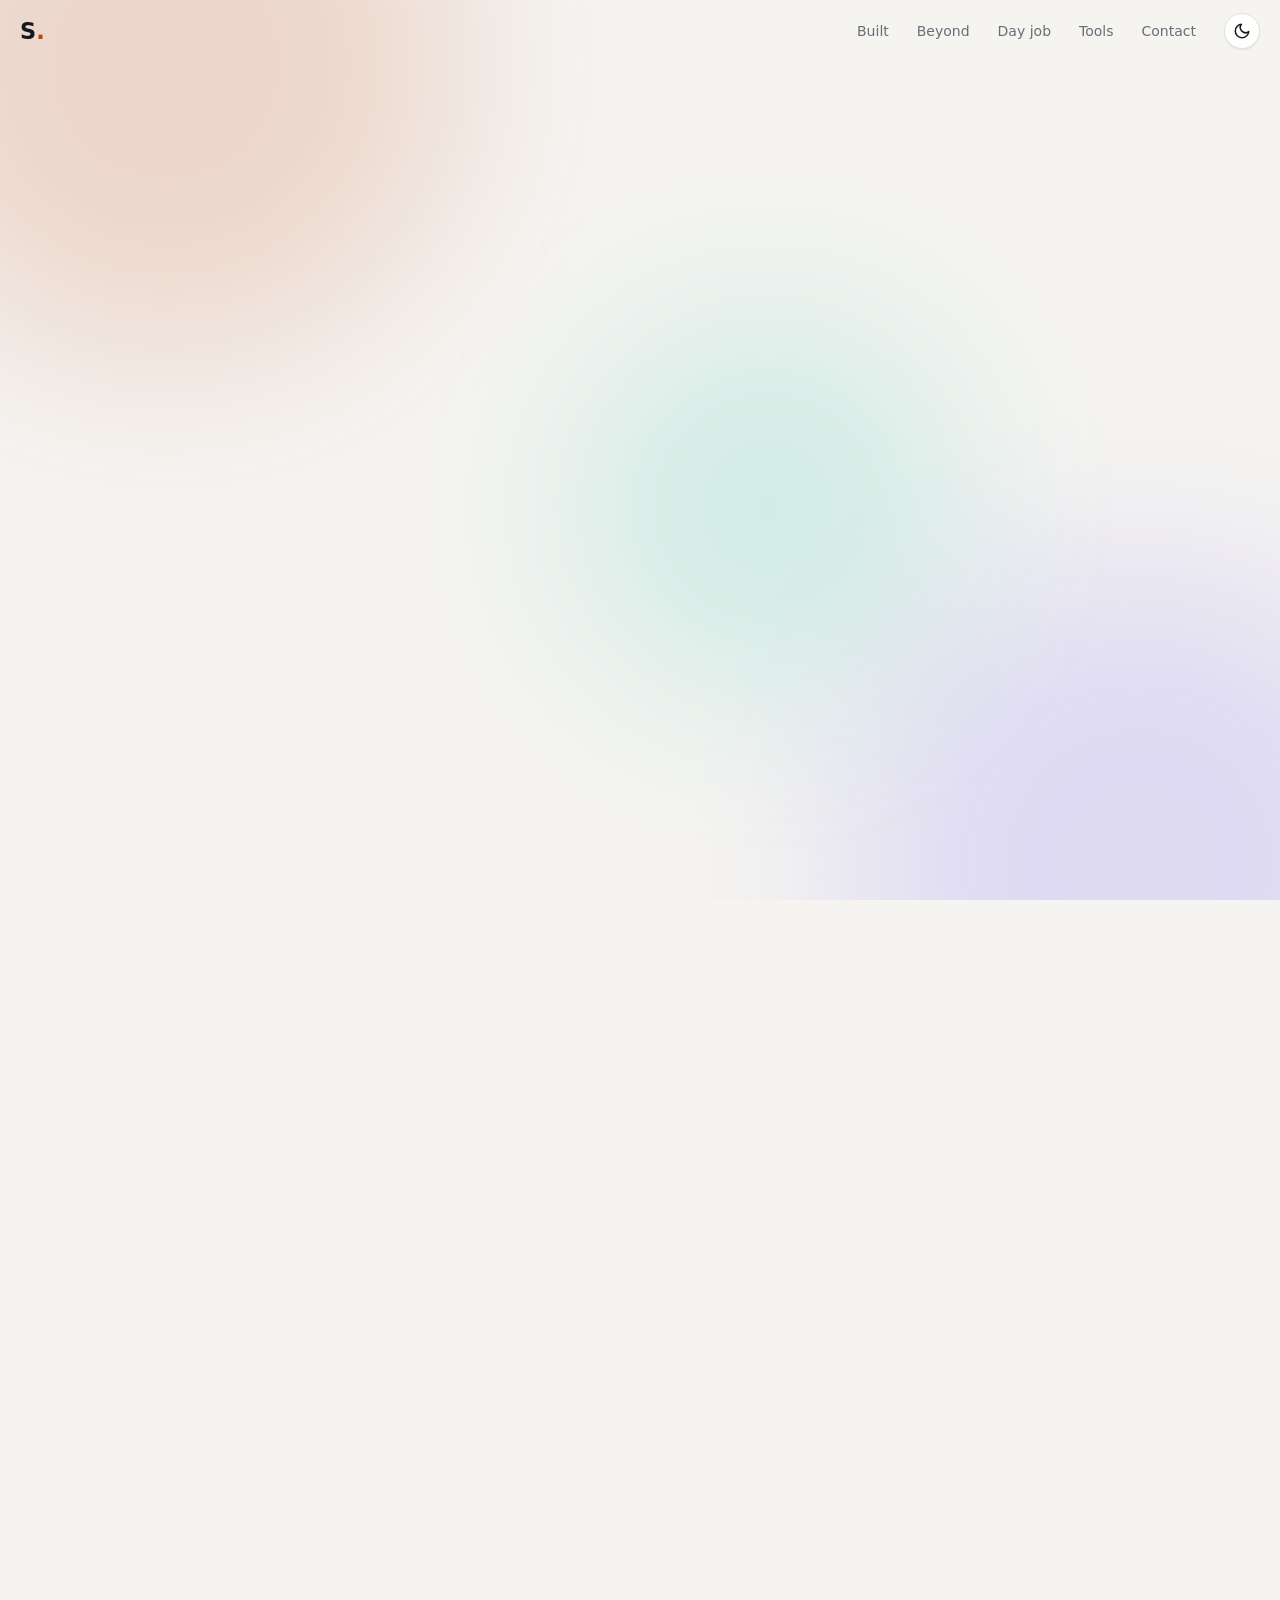
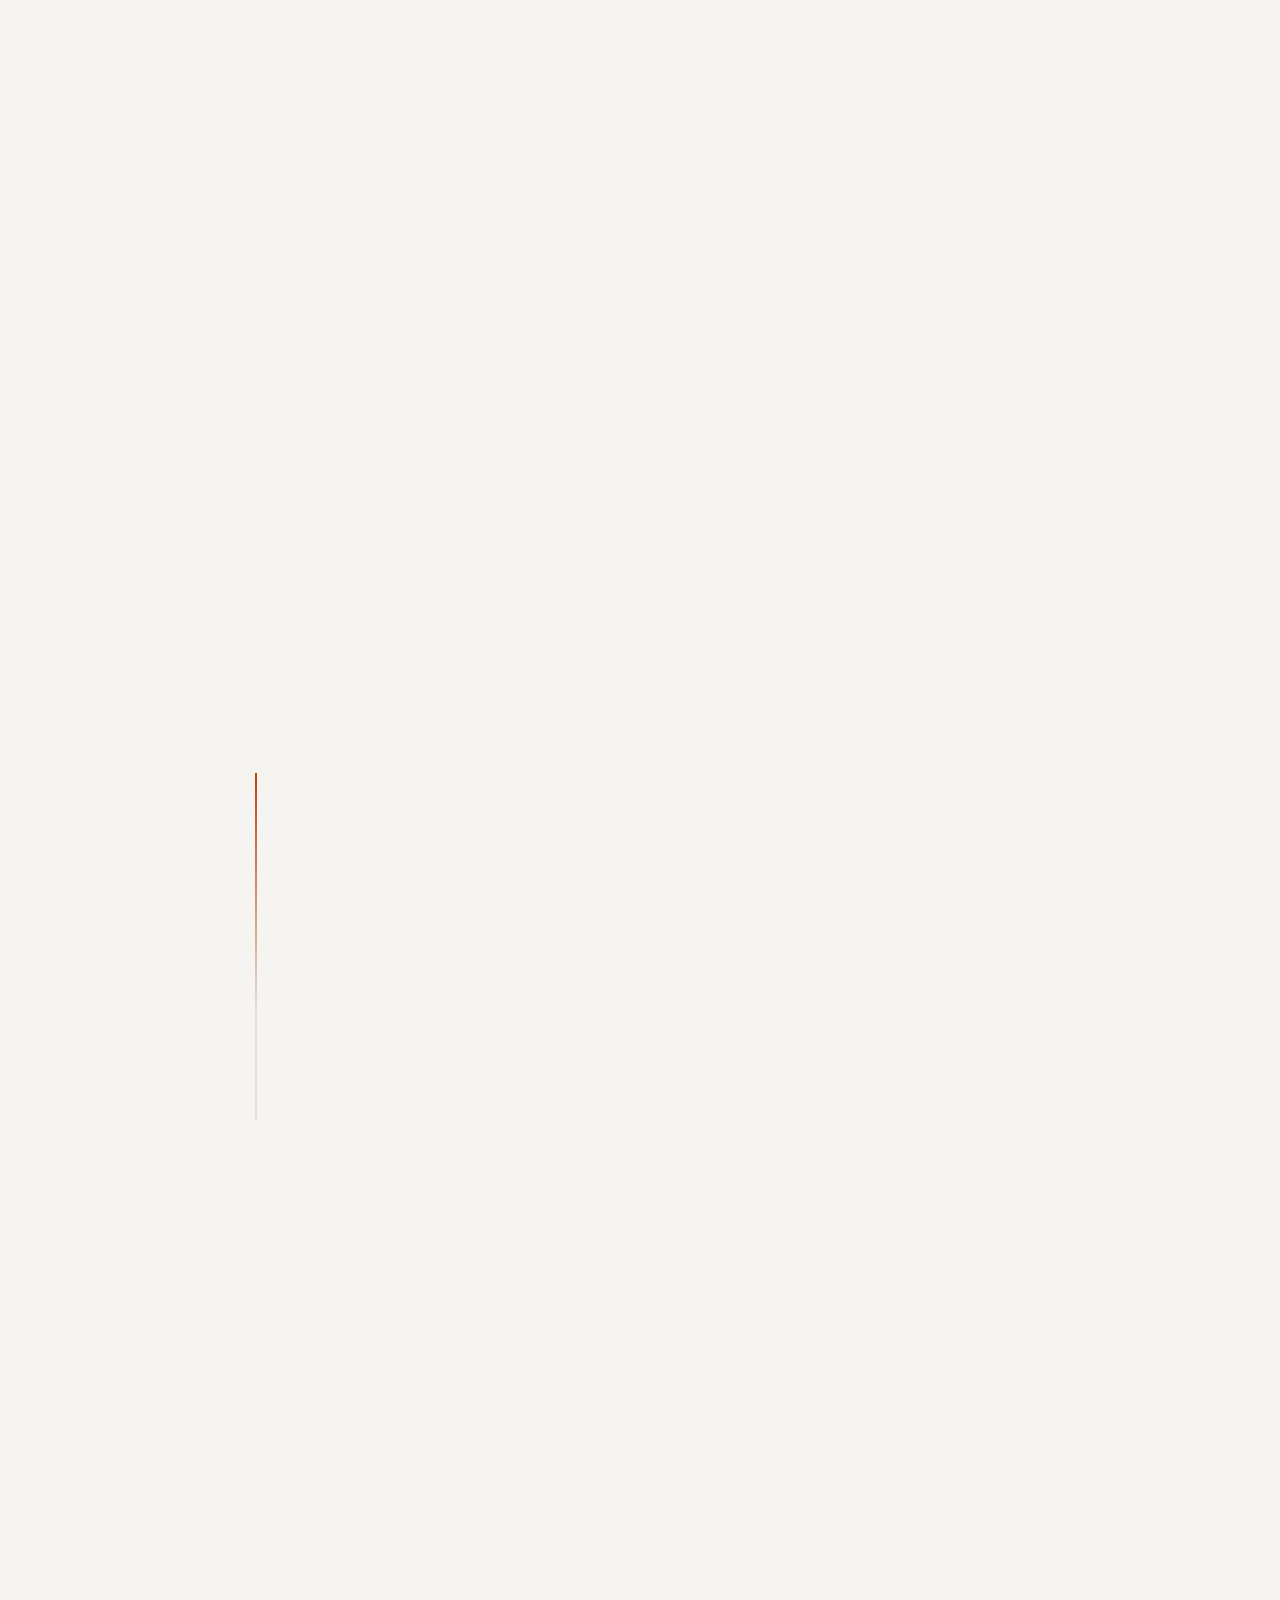
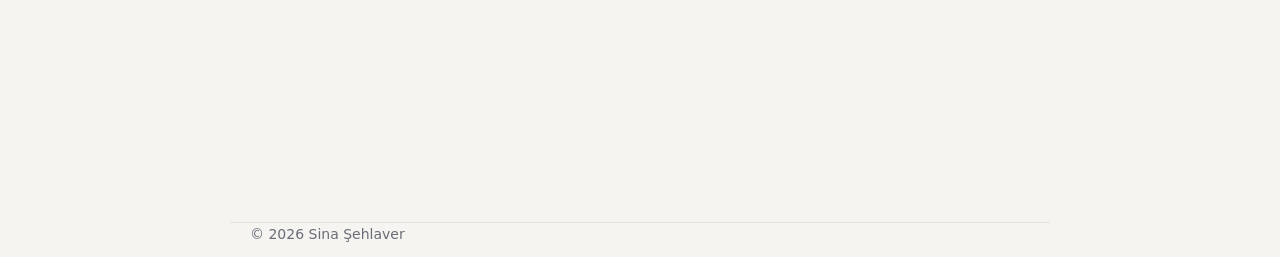
==== index.html @ 4306b7aa "Publish site" ====
<!doctype html>
<html lang="en" data-theme="dark">
<head>
<meta charset="utf-8">
<meta name="viewport" content="width=device-width,initial-scale=1">
<title>Sina Şehlaver — Data Scientist / ML Engineer</title>
<meta name="description" content="Data Scientist with 5+ years across the ML lifecycle: recommendation systems, demand forecasting, medical imaging. Looking for ML Engineer / MLOps roles.">
<meta name="theme-color" content="#0d0e12">
<meta http-equiv="Content-Security-Policy" content="default-src 'none'; style-src 'self'; script-src 'self'; img-src 'self' data:; frame-src https://www.youtube-nocookie.com https://www.instagram.com; base-uri 'none'; form-action 'none'">
<link rel="stylesheet" href="style.css">
<script src="theme.js"></script>
</head>
<body>
<div class="aurora" aria-hidden="true"><i></i><i></i><i></i></div>
<div class="progress" aria-hidden="true"></div>

<nav class="nav" aria-label="Primary">
  <a class="logo" href="#top" aria-label="Sina Şehlaver">S<span>.</span></a>
  <div class="nav-links">
    <a href="#projects">Built</a>
    <a href="#beyond">Beyond</a>
    <a href="#experience">Day job</a>
    <a href="#skills">Tools</a>
    <a href="#contact">Contact</a>
  </div>
  <button class="theme" type="button" aria-label="Toggle light/dark theme">
    <svg class="i-sun" viewBox="0 0 24 24" width="18" height="18" fill="none" stroke="currentColor" stroke-width="2" stroke-linecap="round"><circle cx="12" cy="12" r="4"/><path d="M12 2v2M12 20v2M4.9 4.9l1.4 1.4M17.7 17.7l1.4 1.4M2 12h2M20 12h2M4.9 19.1l1.4-1.4M17.7 6.3l1.4-1.4"/></svg>
    <svg class="i-moon" viewBox="0 0 24 24" width="18" height="18" fill="none" stroke="currentColor" stroke-width="2" stroke-linecap="round" stroke-linejoin="round"><path d="M21 12.8A9 9 0 1 1 11.2 3a7 7 0 0 0 9.8 9.8z"/></svg>
  </button>
</nav>

<header class="hero wrap" id="top"></header>

<main class="wrap">
<section id="projects"></section>
<section id="beyond"></section>
<section id="experience"></section>
<section id="skills"></section>
<section id="contact"></section>
</main>

<footer class="wrap"></footer>
<script src="content.js"></script>
<script src="site-lib.js"></script>
<script src="render.js"></script>
<script src="script.js"></script>
</body>
</html>
---- style.css ----
/* Tokens follow prova/hekimyol: 4pt spacing scale, radius + elevation tokens, one accent, ease curve. */
:root{
  --bg:#0d0e12;--surface:#17181e;--surface2:#202229;--text:#f1f2f5;--muted:#8d919d;--line:#2a2c34;
  --accent:#ff8a3d;--accent2:#ffb36b;--accent-ink:#1a0f06;--accent-tint:rgba(255,138,61,.16);
  --s-1:.25rem;--s-2:.5rem;--s-3:.75rem;--s-4:1rem;--s-5:1.25rem;--s-6:1.5rem;--s-7:2rem;--s-8:3rem;--s-9:5rem;
  --r-sm:.5rem;--r-md:.75rem;--r-lg:1.125rem;
  --shadow-sm:0 1px 2px rgba(0,0,0,.3),0 1px 1px rgba(0,0,0,.22);
  --shadow-md:0 4px 14px rgba(0,0,0,.34),0 10px 28px -10px rgba(0,0,0,.42);
  --shadow-lg:0 10px 28px rgba(0,0,0,.42),0 24px 54px -18px rgba(0,0,0,.52);
  --ease:cubic-bezier(.22,.61,.36,1);--dur:180ms;
  --ring:0 0 0 3px var(--accent-tint),0 0 0 1.5px var(--accent);
  --font-display:"Space Grotesk","Avenir Next","Segoe UI",system-ui,sans-serif;
  --font-text:Inter,-apple-system,BlinkMacSystemFont,"Segoe UI",system-ui,sans-serif;
  --mono:ui-monospace,SFMono-Regular,Menlo,Consolas,monospace;
  color-scheme:dark;
}
:root[data-theme=light]{
  --bg:#f5f4f1;--surface:#fff;--surface2:#efede8;--text:#17181c;--muted:#6a6d78;--line:#e4e1da;
  --accent:#c2410c;--accent2:#ea7a3a;--accent-ink:#fff;--accent-tint:rgba(194,65,12,.12);
  --shadow-sm:0 1px 2px rgba(23,24,28,.05),0 1px 1px rgba(23,24,28,.04);
  --shadow-md:0 3px 10px rgba(23,24,28,.06),0 10px 26px -10px rgba(23,24,28,.12);
  --shadow-lg:0 8px 20px rgba(23,24,28,.08),0 22px 48px -16px rgba(23,24,28,.16);
  color-scheme:light;
}
*{box-sizing:border-box}
html{scroll-behavior:smooth;scroll-padding-top:5rem}
body{margin:0;background:var(--bg);color:var(--text);font:1rem/1.6 var(--font-text);-webkit-font-smoothing:antialiased;transition:background-color var(--dur) var(--ease),color var(--dur) var(--ease)}
h1,h2,h3{font-family:var(--font-display);margin:0;letter-spacing:-.015em}
p{margin:0 0 var(--s-3)}
a{color:inherit}
:focus-visible{outline:none;box-shadow:var(--ring);border-radius:var(--r-sm)}
.wrap{max-width:820px;margin:0 auto;padding:0 var(--s-5)}

/* ambient background */
.aurora{position:fixed;inset:0;z-index:-1;overflow:hidden;pointer-events:none}
.aurora i{position:absolute;width:46vmax;height:46vmax;border-radius:50%;filter:blur(90px);opacity:.28;animation:drift 22s ease-in-out infinite alternate}
.aurora i:nth-child(1){background:var(--accent);top:-18vmax;left:-10vmax}
.aurora i:nth-child(2){background:#6d5cff;bottom:-20vmax;right:-12vmax;animation-duration:28s;opacity:.2}
.aurora i:nth-child(3){background:#19c3b1;top:35%;left:45%;width:30vmax;height:30vmax;animation-duration:34s;opacity:.12}
:root[data-theme=light] .aurora i{opacity:.16}
@keyframes drift{to{transform:translate(8vmax,6vmax) scale(1.15)}}

.progress{position:fixed;top:0;left:0;right:0;height:2px;z-index:30;background:linear-gradient(90deg,var(--accent),var(--accent2));transform:scaleX(0);transform-origin:0 50%}

/* nav */
.nav{position:sticky;top:0;z-index:20;display:flex;align-items:center;gap:var(--s-4);padding:var(--s-3) var(--s-5);transition:background var(--dur) var(--ease),border-color var(--dur) var(--ease),backdrop-filter var(--dur);border-bottom:1px solid transparent}
.nav.scrolled{background:color-mix(in srgb,var(--bg) 72%,transparent);backdrop-filter:blur(14px);-webkit-backdrop-filter:blur(14px);border-bottom-color:var(--line)}
.logo{font:700 1.4rem var(--font-display);text-decoration:none;margin-right:auto}
.logo span{color:var(--accent)}
.nav-links{display:flex;gap:var(--s-1)}
.nav-links a{padding:var(--s-2) var(--s-3);border-radius:999px;text-decoration:none;color:var(--muted);font-size:.875rem;transition:color var(--dur) var(--ease),background var(--dur) var(--ease)}
.nav-links a:hover{color:var(--text);background:var(--surface2)}
.theme{display:grid;place-items:center;width:2.25rem;height:2.25rem;border-radius:50%;border:1px solid var(--line);background:var(--surface);color:var(--text);cursor:pointer;box-shadow:var(--shadow-sm);transition:transform var(--dur) var(--ease),border-color var(--dur) var(--ease)}
.theme:hover{border-color:var(--accent);transform:rotate(18deg)}
.theme:active{transform:scale(.92)}
:root[data-theme=dark] .i-moon,:root[data-theme=light] .i-sun{display:none}

/* hero */
.hero{padding-top:var(--s-9);padding-bottom:var(--s-8)}
.eyebrow{display:inline-flex;align-items:center;gap:var(--s-2);padding:var(--s-1) var(--s-3);border:1px solid var(--line);border-radius:999px;background:var(--surface);font-size:.8125rem;color:var(--muted);box-shadow:var(--shadow-sm)}
.pulse{width:8px;height:8px;border-radius:50%;background:#34c778;box-shadow:0 0 0 0 rgba(52,199,120,.6);animation:ping 2s infinite}
@keyframes ping{70%{box-shadow:0 0 0 8px rgba(52,199,120,0)}100%{box-shadow:0 0 0 0 rgba(52,199,120,0)}}
.hero h1{font-size:clamp(3rem,10vw,5.5rem);line-height:1;margin:var(--s-5) 0 var(--s-4);font-weight:700}
.grad{background:linear-gradient(100deg,var(--accent),var(--accent2) 45%,var(--accent));background-size:200% auto;-webkit-background-clip:text;background-clip:text;color:transparent;animation:sheen 6s linear infinite}
@keyframes sheen{to{background-position:200% center}}
.role{font:500 clamp(1.1rem,3vw,1.5rem) var(--font-display);margin-bottom:var(--s-3)}
.typed{color:var(--accent)}
.caret{display:inline-block;width:2px;height:1.1em;margin-left:2px;background:var(--accent);vertical-align:-.15em;animation:blink 1s steps(1) infinite}
@keyframes blink{50%{opacity:0}}
.lead{color:var(--muted);font-size:1.125rem;max-width:52ch}
.cta{display:flex;flex-wrap:wrap;gap:var(--s-3);margin:var(--s-6) 0}
.btn{display:inline-block;padding:.7rem 1.25rem;border-radius:var(--r-md);border:1px solid var(--line);background:var(--surface);color:var(--text);text-decoration:none;font-weight:500;font-size:.9375rem;box-shadow:var(--shadow-sm);transition:transform var(--dur) var(--ease),box-shadow var(--dur) var(--ease),border-color var(--dur) var(--ease),background var(--dur) var(--ease)}
.btn:hover{transform:translateY(-2px);box-shadow:var(--shadow-md);border-color:var(--accent)}
.btn:active{transform:translateY(0) scale(.98)}
.btn.primary{background:linear-gradient(180deg,var(--accent2),var(--accent));color:var(--accent-ink);border-color:transparent}
.btn.primary:hover{box-shadow:var(--shadow-md),0 0 0 4px var(--accent-tint)}
.btn.small{padding:.5rem 1rem;font-size:.875rem;margin-top:var(--s-2)}
.stats{display:grid;grid-template-columns:repeat(auto-fit,minmax(150px,1fr));gap:var(--s-3);margin:var(--s-7) 0 0}
.stats div{padding:var(--s-4);border:1px solid var(--line);border-radius:var(--r-lg);background:var(--surface);box-shadow:var(--shadow-sm)}
.stats dt{font:700 2rem var(--font-display);font-variant-numeric:tabular-nums;color:var(--accent)}
.stats dd{margin:0;color:var(--muted);font-size:.8125rem;line-height:1.35}

/* sections */
section{padding:var(--s-8) 0}
section>h2{font-size:clamp(1.6rem,4vw,2.1rem);margin-bottom:var(--s-6);display:flex;align-items:baseline;gap:var(--s-3)}
section>h2 em{font:500 .8125rem var(--mono);color:var(--accent);font-style:normal}
.subhead{margin:var(--s-8) 0 var(--s-4);font-size:1.25rem}
.sub{color:var(--muted);font-size:.875rem;margin-bottom:var(--s-2)}
h3{font-size:1.0625rem}
code{font:.85em var(--mono);background:var(--surface2);padding:.1em .35em;border-radius:4px}

/* timeline */
.timeline{list-style:none;margin:0;padding:0 0 0 var(--s-6);position:relative}
.timeline::before{content:"";position:absolute;left:5px;top:6px;bottom:6px;width:2px;background:linear-gradient(var(--accent),var(--line) 70%)}
.timeline>li{position:relative;padding-bottom:var(--s-7)}
.timeline>li::before{content:"";position:absolute;left:calc(-1 * var(--s-6));top:.45rem;width:12px;height:12px;border-radius:50%;background:var(--bg);border:2px solid var(--accent);transition:background var(--dur),box-shadow var(--dur)}
.timeline>li:hover::before{background:var(--accent);box-shadow:0 0 0 5px var(--accent-tint)}
.row{display:flex;justify-content:space-between;align-items:baseline;flex-wrap:wrap;gap:var(--s-2)}
time{font:.8125rem var(--mono);color:var(--muted)}
.timeline ul{margin:var(--s-2) 0 0;padding-left:1.1rem;color:var(--muted)}
.timeline li li{margin-bottom:var(--s-1);padding-left:0}
.timeline li li::marker{color:var(--accent)}

/* cards */
.grid{display:grid;grid-template-columns:repeat(auto-fit,minmax(250px,1fr));gap:var(--s-4)}
.grid.two{grid-template-columns:repeat(auto-fit,minmax(300px,1fr))}
.card{position:relative;display:block;padding:var(--s-5);border:1px solid var(--line);border-radius:var(--r-lg);background:var(--surface);box-shadow:var(--shadow-sm);color:inherit;text-decoration:none;overflow:hidden;transition:transform var(--dur) var(--ease),box-shadow var(--dur) var(--ease),border-color var(--dur) var(--ease)}
.card::after{content:"";position:absolute;inset:0;pointer-events:none;opacity:0;background:radial-gradient(260px circle at var(--mx,50%) var(--my,50%),var(--accent-tint),transparent 70%);transition:opacity .25s var(--ease)}
.card:hover{transform:translateY(-3px);box-shadow:var(--shadow-lg);border-color:color-mix(in srgb,var(--accent) 55%,var(--line))}
.card:hover::after{opacity:1}
.card p{margin:var(--s-2) 0 0;color:var(--muted);font-size:.9375rem}
.card .sub{margin:var(--s-1) 0 var(--s-2)}
.arrow{color:var(--accent);display:inline-block;transition:transform var(--dur) var(--ease)}
.card:hover .arrow{transform:translate(3px,-3px)}
.card.wide{max-width:none}
.grid>.card.wide{grid-column:1/-1}
.card .thumb{display:block;width:calc(100% + 2 * var(--s-5));margin:calc(-1 * var(--s-5)) calc(-1 * var(--s-5)) var(--s-4);aspect-ratio:16/9;object-fit:cover;background:var(--surface2)}
.card.wide .btn{position:relative;z-index:1}

/* beyond work: media card grid */
#beyond .grid{grid-template-columns:repeat(auto-fill,minmax(240px,1fr));gap:var(--s-5)}
#beyond .card{display:flex;flex-direction:column}
#beyond .card:focus-within{border-color:var(--accent);box-shadow:var(--shadow-lg),var(--ring)}
#beyond .card .thumb{height:auto;transition:transform .5s var(--ease),filter var(--dur) var(--ease)}
#beyond .card:hover .thumb{transform:scale(1.04)}
#beyond .card.has-thumb{padding-top:0}
#beyond .card.has-thumb .thumb{margin-top:0;width:calc(100% + 2 * var(--s-5))}
#beyond .card.has-thumb::before{position:absolute;top:var(--s-3);left:var(--s-3);z-index:2;padding:.2rem .6rem;border-radius:999px;background:color-mix(in srgb,#0d0e12 70%,transparent);color:#f1f2f5;border:1px solid rgba(255,255,255,.18);backdrop-filter:blur(8px);-webkit-backdrop-filter:blur(8px);font:500 .6875rem var(--mono);letter-spacing:.08em;text-transform:uppercase}
#beyond .kind-music.has-thumb::before{content:"Music"}
#beyond .kind-video.has-thumb::before{content:"Video"}
#beyond .kind-band.has-thumb::before{content:"Band"}
#beyond .kind-photo.has-thumb::before{content:"Photo"}
#beyond .kind-link.has-thumb::before{content:"Link"}
#beyond .card .thumb{overflow:hidden}
#beyond .card .btn.small{align-self:flex-start;margin-top:auto}
#beyond .card p{flex:0 0 auto}
#beyond .card .btn.small{position:relative;z-index:1}
#beyond .card.has-thumb h3{margin-top:0}

/* skills */
.chips{display:flex;flex-wrap:wrap;gap:var(--s-2);align-items:center;margin-bottom:var(--s-4)}
.chips b{flex:0 0 100%;font:500 .75rem var(--mono);letter-spacing:.08em;text-transform:uppercase;color:var(--muted)}
.chips span{padding:.35rem .8rem;border:1px solid var(--line);border-radius:999px;background:var(--surface);font-size:.875rem;transition:transform var(--dur) var(--ease),border-color var(--dur) var(--ease),color var(--dur) var(--ease)}
.chips span:hover{transform:translateY(-2px);border-color:var(--accent);color:var(--accent)}

.contact{padding:var(--s-7);border:1px solid var(--line);border-radius:var(--r-lg);background:linear-gradient(135deg,var(--accent-tint),transparent 60%),var(--surface);box-shadow:var(--shadow-md)}
footer{padding-top:var(--s-6);padding-bottom:var(--s-8);color:var(--muted);font-size:.875rem;border-top:1px solid var(--line)}

/* reveal */
.reveal{opacity:0;transform:translateY(18px);transition:opacity .7s var(--ease),transform .7s var(--ease)}
.reveal.in{opacity:1;transform:none}
.card.reveal.in{transition:opacity .7s var(--ease),transform var(--dur) var(--ease),box-shadow var(--dur) var(--ease),border-color var(--dur) var(--ease);transition-delay:0ms!important}

@media(max-width:640px){.nav-links{display:none}.hero{padding-top:var(--s-8)}.contact{padding:var(--s-5)}}
@media(prefers-reduced-motion:reduce){
  *,*::before,*::after{animation:none!important;transition-duration:.01ms!important}
  html{scroll-behavior:auto}.reveal{opacity:1;transform:none}
}

/* less-CV layout: projects lead, day job + tools condensed */
.projects-grid{grid-template-columns:repeat(auto-fit,minmax(300px,1fr))}
.card.project{padding:var(--s-6)}
.card.project h3{font-size:1.375rem}
.card.project p{font-size:1rem;line-height:1.55}
.timeline.compact>li{padding-bottom:var(--s-4)}
.timeline .more{margin-top:var(--s-1)}
.timeline .more summary{cursor:pointer;color:var(--muted);font:500 .75rem var(--mono);letter-spacing:.08em;text-transform:uppercase}
.timeline .more summary:hover{color:var(--accent)}
.edu{margin:var(--s-5) 0 0;color:var(--muted);font-size:.875rem}
.tools-line{color:var(--muted);font-size:.9375rem;margin:0}

/* beyond embeds: click-to-load facade, then iframe */
.embed-facade{display:flex;flex-direction:column;align-items:center;justify-content:center;gap:var(--s-1);width:100%;aspect-ratio:16/9;margin-top:var(--s-3);padding:var(--s-3);border:1px solid var(--line);border-radius:var(--r-md);background:linear-gradient(135deg,var(--surface2),var(--surface));color:var(--text);font:inherit;text-align:center;text-decoration:none;cursor:pointer;transition:border-color var(--dur) var(--ease),transform var(--dur) var(--ease)}
.embed-facade:hover{border-color:var(--accent);transform:translateY(-2px)}
.embed-facade:focus-visible{outline:none;box-shadow:var(--ring)}
.embed-youtube .embed-play{background:#c4302b;color:#fff}
.embed-instagram .embed-play{background:linear-gradient(45deg,#f09433,#dc2743 55%,#bc1888);color:#fff}
.embed-play{display:grid;place-items:center;width:2.75rem;height:2.75rem;border-radius:50%;font-size:1rem}
.embed-label{font-weight:600;font-size:.9375rem}
.embed-note{color:var(--muted);font-size:.75rem;line-height:1.3;max-width:30ch}
.embed-frame{display:block;width:100%;margin-top:var(--s-3);border:0;border-radius:var(--r-md);background:var(--surface2)}
.embed-frame.embed-youtube{aspect-ratio:16/9}
.embed-frame.embed-instagram{height:520px}
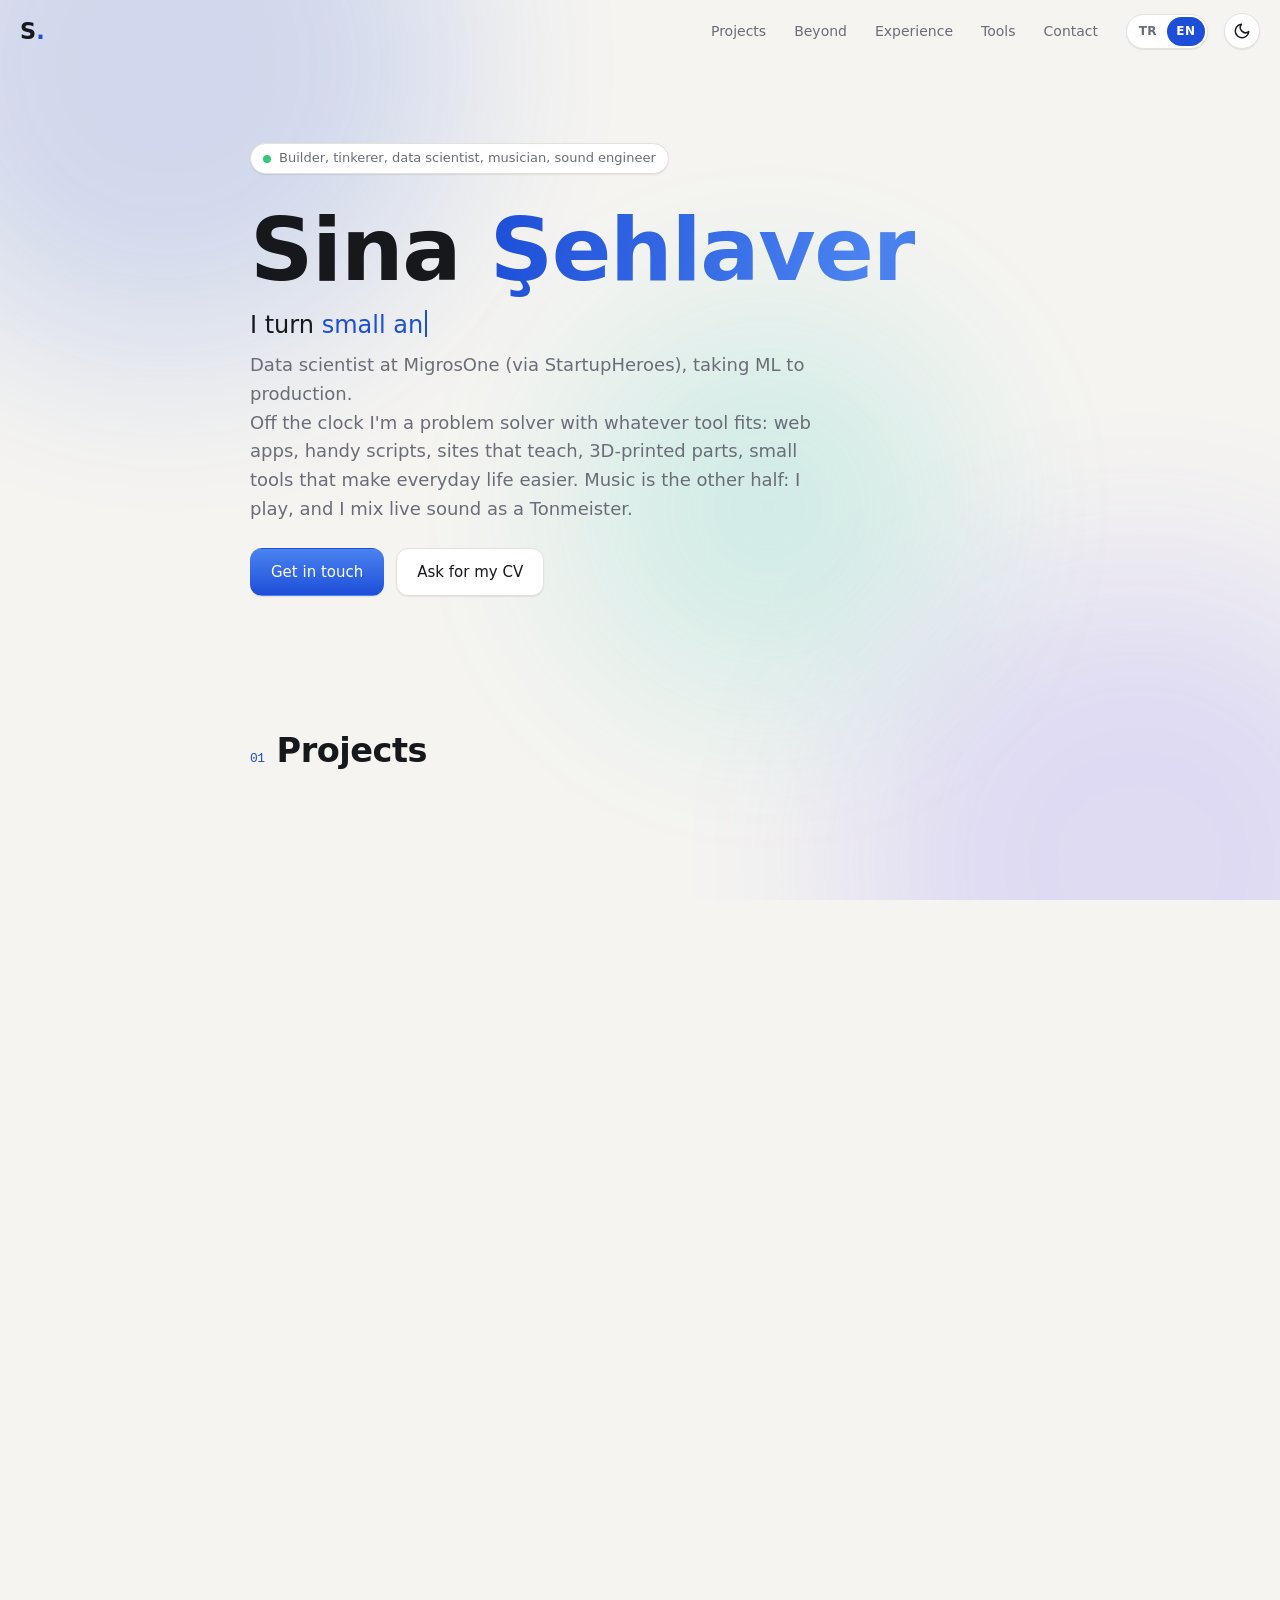
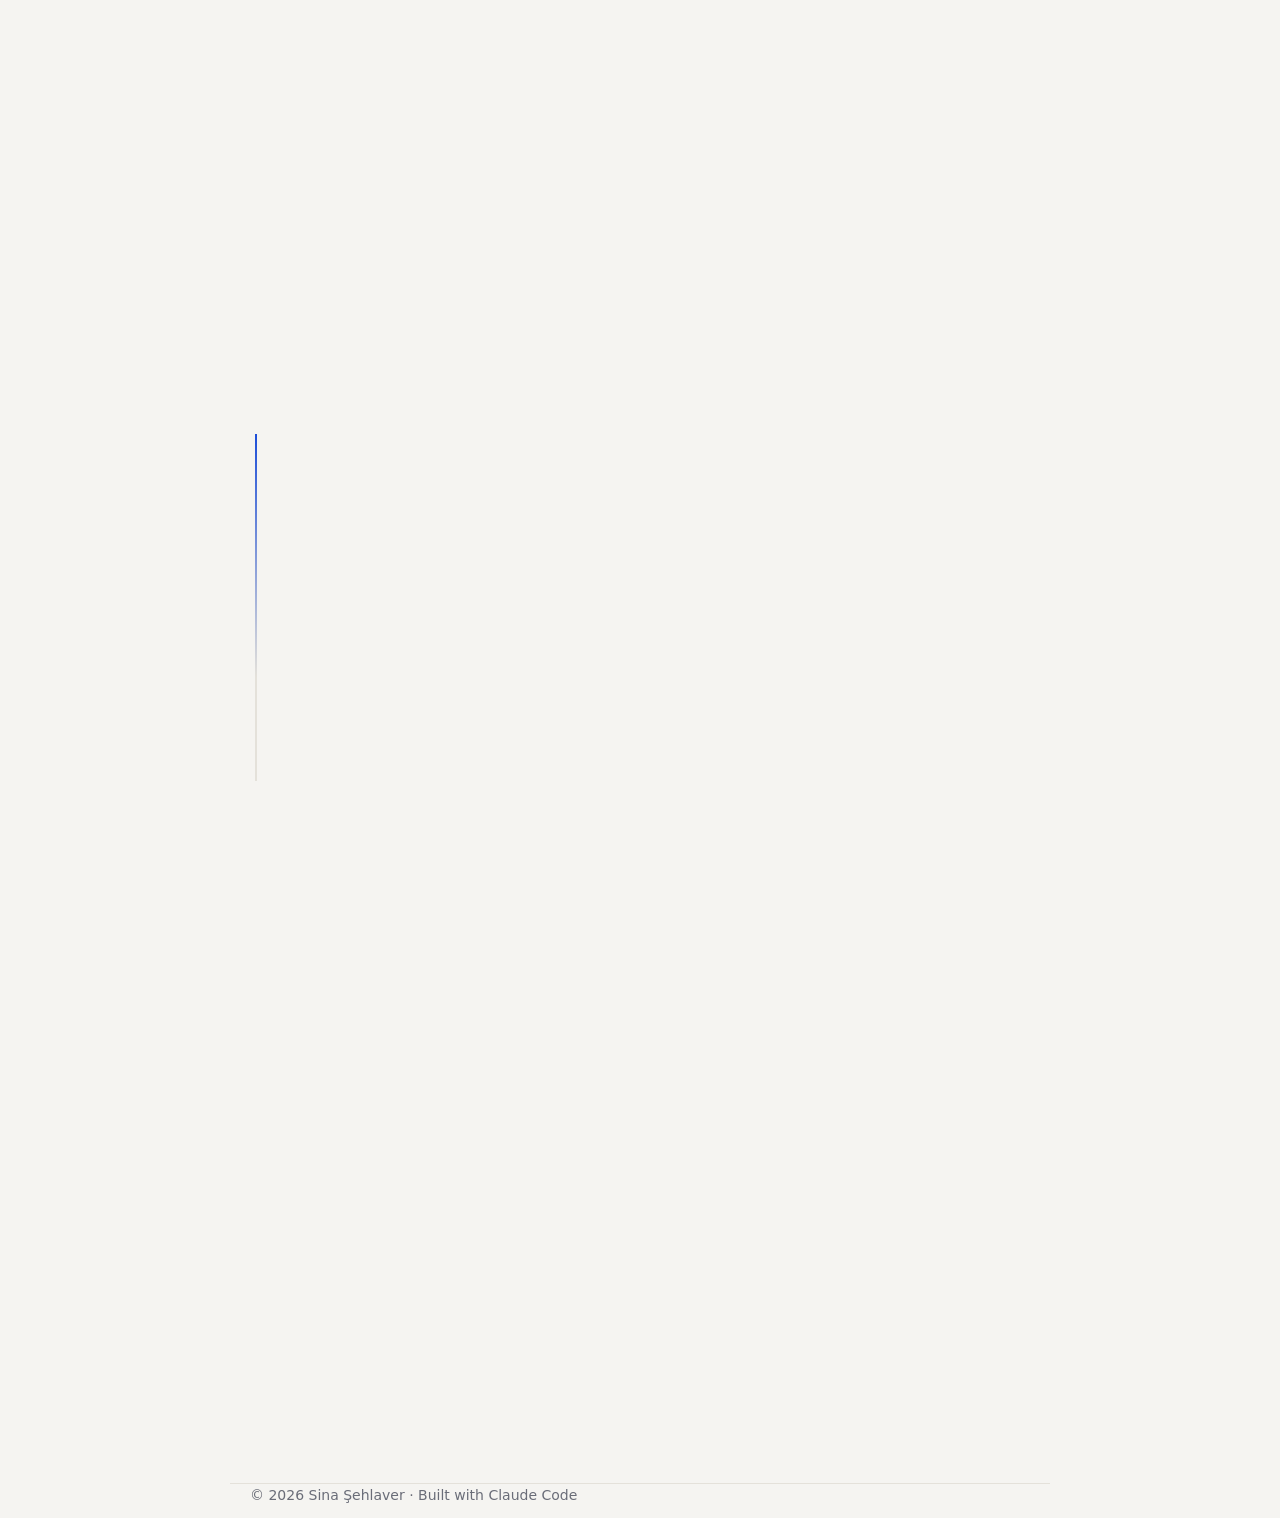
==== commit a43484cb: "Publish: site" ====
--- a/index.html
+++ b/index.html
@@ -1,10 +1,9 @@
 <!doctype html>
-<html lang="en" data-theme="dark">
-<head>
+<html lang="en" data-theme="dark" data-accent="blue"><head>
 <meta charset="utf-8">
 <meta name="viewport" content="width=device-width,initial-scale=1">
-<title>Sina Şehlaver — Data Scientist / ML Engineer</title>
-<meta name="description" content="Data Scientist with 5+ years across the ML lifecycle: recommendation systems, demand forecasting, medical imaging. Looking for ML Engineer / MLOps roles.">
+<title>Sina Şehlaver — Data Scientist / Musician</title>
+<meta name="description" content="Data Scientist with 5+ years across the ML lifecycle: recommendation systems, demand forecasting, medical imaging.">
 <meta name="theme-color" content="#0d0e12">
 <meta http-equiv="Content-Security-Policy" content="default-src 'none'; style-src 'self'; script-src 'self'; img-src 'self' data:; frame-src https://www.youtube-nocookie.com https://www.instagram.com; base-uri 'none'; form-action 'none'">
 <link rel="stylesheet" href="style.css">
@@ -17,32 +16,42 @@
 <nav class="nav" aria-label="Primary">
   <a class="logo" href="#top" aria-label="Sina Şehlaver">S<span>.</span></a>
   <div class="nav-links">
-    <a href="#projects">Built</a>
-    <a href="#beyond">Beyond</a>
-    <a href="#experience">Day job</a>
-    <a href="#skills">Tools</a>
-    <a href="#contact">Contact</a>
+    <a href="#projects" data-en="Projects">Projects</a>
+    <a href="#beyond" data-en="Beyond">Beyond</a>
+    <a href="#experience" data-en="Experience">Experience</a>
+    <a href="#skills" data-en="Tools">Tools</a>
+    <a href="#contact" data-en="Contact">Contact</a>
   </div>
+  <div class="lang" role="group" aria-label="Language"><button type="button" data-lang="tr" aria-pressed="false">TR</button><button type="button" data-lang="en" aria-pressed="true">EN</button></div>
   <button class="theme" type="button" aria-label="Toggle light/dark theme">
-    <svg class="i-sun" viewBox="0 0 24 24" width="18" height="18" fill="none" stroke="currentColor" stroke-width="2" stroke-linecap="round"><circle cx="12" cy="12" r="4"/><path d="M12 2v2M12 20v2M4.9 4.9l1.4 1.4M17.7 17.7l1.4 1.4M2 12h2M20 12h2M4.9 19.1l1.4-1.4M17.7 6.3l1.4-1.4"/></svg>
-    <svg class="i-moon" viewBox="0 0 24 24" width="18" height="18" fill="none" stroke="currentColor" stroke-width="2" stroke-linecap="round" stroke-linejoin="round"><path d="M21 12.8A9 9 0 1 1 11.2 3a7 7 0 0 0 9.8 9.8z"/></svg>
+    <svg class="i-sun" viewBox="0 0 24 24" width="18" height="18" fill="none" stroke="currentColor" stroke-width="2" stroke-linecap="round"><circle cx="12" cy="12" r="4"></circle><path d="M12 2v2M12 20v2M4.9 4.9l1.4 1.4M17.7 17.7l1.4 1.4M2 12h2M20 12h2M4.9 19.1l1.4-1.4M17.7 6.3l1.4-1.4"></path></svg>
+    <svg class="i-moon" viewBox="0 0 24 24" width="18" height="18" fill="none" stroke="currentColor" stroke-width="2" stroke-linecap="round" stroke-linejoin="round"><path d="M21 12.8A9 9 0 1 1 11.2 3a7 7 0 0 0 9.8 9.8z"></path></svg>
   </button>
 </nav>
 
-<header class="hero wrap" id="top"></header>
+<header class="hero wrap" id="top"><p class="eyebrow reveal in"><span class="pulse"></span> Builder, tinkerer, data scientist, musician, sound engineer</p><h1 class="reveal in">Sina <span class="grad">Şehlaver</span></h1><p class="role reveal in"><span class="pre">I turn </span><span class="typed" data-words="small annoyances into small apps|spreadsheets into real tools|ML experiments into production|rehearsal chaos into a calendar" data-prefixes="I turn|I turn|I turn|I turn">small annoyances into small apps</span><span class="caret"></span></p><p class="lead reveal in">Data scientist at MigrosOne (via StartupHeroes), taking ML to production.<br>Off the clock I'm a problem solver with whatever tool fits: web apps, handy scripts, sites that teach, 3D-printed parts, small tools that make everyday life easier. Music is the other half: I play, and I mix live sound as a Tonmeister.</p><div class="cta reveal in"><a class="btn primary" href="#contact">Get in touch</a><a class="btn" href="#contact">Ask for my CV</a></div><dl class="stats reveal in"></dl></header>
 
 <main class="wrap">
-<section id="projects"></section>
-<section id="beyond"></section>
-<section id="experience"></section>
-<section id="skills"></section>
-<section id="contact"></section>
+<section id="projects"><h2 class="reveal in"><em>01</em> Projects</h2><div class="grid projects-grid"><a class="card link reveal project has-thumb in" href="https://github.com/sinasehlaver/claude-pm-board" rel="noopener"><img class="thumb" src="img/project-claude-pm-board.png" alt="The claude-pm-board project list: colourful project cards with short descriptors, next steps, open-task counts and Start buttons." loading="lazy" width="640" height="360" decoding="async"><h3>claude-pm-board <span class="arrow">↗</span></h3><p>A local board for running Claude Code across many projects, kept in plain Markdown files that you and your agents both read and write.</p></a><a class="card link reveal project has-thumb in" href="https://github.com/sinasehlaver/company_ticket" rel="noopener"><img class="thumb" src="img/project-company-ticket.png" alt="Ticket sales page for a musical: three show-day tabs, seat-count cards and a colour-tiered seat map with sold seats in crimson." loading="lazy" width="640" height="360" decoding="async"><h3>company_ticket <span class="arrow">↗</span></h3><p>Seat-map ticket sales for the ODTÜ Company musicals: sellers hold and sell seats live from a phone, with roles, per-show reports and backups.</p></a><a class="card link reveal project has-thumb in" href="https://github.com/sinasehlaver/pergel" rel="noopener"><img class="thumb" src="img/project-pergel.png" alt="Three overlapping circles on a square canvas with two of their regions inked in coral, beside the layer and canvas panels." loading="lazy" width="640" height="360" decoding="async"><h3>pergel <span class="arrow">↗</span></h3><p>Draft a logo with a compass: swing circles, ink the regions where they overlap, and export a clean true-arc SVG. Runs in the browser, nothing leaves your machine.</p></a><div class="card reveal project has-thumb in"><img class="thumb" src="img/project-way-of-life.png" alt="Pixel-art street with eight neighbours, five value meters and the first level of the game" loading="lazy" width="640" height="360" decoding="async"><h3>Way of Life: Rule a Neighbourhood</h3><p>A pixel-art game: set the rules of a small Turkish neighbourhood and hear its eight residents react. 12 categories, 36 levels.</p><div class="cta"><a class="btn small primary" href="https://sinasehlaver.github.io/apps/way-of-life/" rel="noopener">To the site ↗</a></div></div><div class="card reveal project has-thumb in"><img class="thumb" src="img/project-how-computers-work.png" alt="A four-instruction program adding two numbers in registers, beside the chapter list from Lamp to Claude Code" loading="lazy" width="640" height="360" decoding="async"><h3>How Computers Work</h3><p>An interactive Turkish/English explainer of how a computer works, built up from a battery and a lamp to a processor and a game.</p><div class="cta"><a class="btn small primary" href="https://sinasehlaver.github.io/apps/how-computers-work/" rel="noopener">To the site ↗</a></div></div></div></section>
+<section id="beyond"><h2 class="reveal in"><em>02</em> Beyond work</h2><div class="grid"><div class="card reveal kind-music has-thumb in"><img class="thumb" src="img/beyond-live-sound.png" alt="Illustration of a mixing console with faders and a waveform" loading="lazy" width="640" height="360" decoding="async"><h3>Tonmeister &amp; live sound</h3><p>Since 2014 I've mixed and recorded orchestras, musical shows and bands as a freelancer. Away from the console I tinker with Raspberry Pi, Arduino and 3D printers.</p><a class="btn small" href="https://www.instagram.com/sinasehlaver/" rel="noopener">Follow on Instagram ↗</a></div><div class="card reveal kind-music has-thumb in"><img class="thumb" src="img/beyond-musicals.png" alt="Illustration of a stage with curtains, a spotlight and notes on a staff" loading="lazy" width="640" height="360" decoding="async"><h3>Musicals</h3><p>Conducted a 16-piece orchestra for Big Fish (2022-23), music-directed Once (2019-20), Addams Family and Urinetown (2014-16), plus two self-written musicals.</p><button class="embed-facade embed-youtube embed-video" type="button" data-embed-src="https://www.youtube-nocookie.com/embed/jB49wYjSNk0" data-embed-provider="youtube" aria-label="Play YouTube video"><span class="embed-play">▶</span><span class="embed-label">Loading YouTube…</span><small class="embed-note">Loads content from youtube-nocookie.com</small></button></div><div class="card reveal kind-video has-thumb in"><img class="thumb" src="img/beyond-covers.png" alt="Illustration of a video player with a play button and audio bars" loading="lazy" width="640" height="360" decoding="async"><h3>YouTube covers</h3><p>Covers and music videos live on my YouTube channel.</p><a class="btn small" href="https://www.youtube.com/@sinasehlaver8714" rel="noopener">My YouTube channel ↗</a><button class="embed-facade embed-youtube embed-video" type="button" data-embed-src="https://www.youtube-nocookie.com/embed/izEKsTqRTFw" data-embed-provider="youtube" aria-label="Play YouTube video"><span class="embed-play">▶</span><span class="embed-label">Loading YouTube…</span><small class="embed-note">Loads content from youtube-nocookie.com</small></button></div><div class="card reveal kind-band has-thumb in"><img class="thumb" src="img/beyond-bands.png" alt="Illustration of two stage speakers and an amp level meter" loading="lazy" width="640" height="360" decoding="async"><h3>Bazen Müzik</h3><p>2000s Turkish rock cover band.</p><a class="btn small" href="https://www.instagram.com/bazen.muzik/" rel="noopener">BAZEN on Instagram ↗</a><button class="embed-facade embed-instagram embed-post" type="button" data-embed-src="https://www.instagram.com/p/DGiIa8LovE5/embed/" data-embed-provider="instagram" aria-label="Play Instagram post"><span class="embed-play">▶</span><span class="embed-label">Loading Instagram…</span><small class="embed-note">Loads content from instagram.com</small></button></div><div class="card reveal kind-band has-thumb in"><img class="thumb" src="img/beyond-bands.png" alt="Illustration of two stage speakers and an amp level meter" loading="lazy" width="640" height="360" decoding="async"><h3>Ekşi Değil Eksi</h3><p>Turkish English, up-tempo disco funk cover band. Also produce cover videos.</p><a class="btn small" href="https://www.instagram.com/eksidegileksi/" rel="noopener">Ekşi Değil Eksi on Instagram ↗</a><button class="embed-facade embed-instagram embed-post" type="button" data-embed-src="https://www.instagram.com/p/DbG65S6M7_v/embed/" data-embed-provider="instagram" aria-label="Play Instagram post"><span class="embed-play">▶</span><span class="embed-label">Loading Instagram…</span><small class="embed-note">Loads content from instagram.com</small></button></div></div></section>
+<section id="experience"><h2 class="reveal in"><em>03</em> Experience</h2><ol class="timeline compact"><li class="reveal in"><div class="row"><h3>Data Scientist · MigrosOne</h3><time>Mar 2021 – Present</time></div><p class="sub">Remote · via StartupHeroes</p><details class="more"><summary>Details</summary><ul><li>Build, deploy and maintain machine-learning models in production on AWS.</li><li>Work across recommendation, forecasting and LLM-agent projects, end to end.</li></ul></details></li><li class="reveal in"><div class="row"><h3>Graduate Researcher · HistoCan</h3><time>Mar 2021 – Aug 2024</time></div><p class="sub">Ankara, Turkey</p><details class="more"><summary>Details</summary><ul><li>Deep-learning segmentation and grading of cancerous tissue in histopathology slides; ran the AWS setup for datasets and distributed training.</li></ul></details></li><li class="reveal in"><div class="row"><h3>Undergraduate Researcher · KOVAN Lab, METU</h3><time>Sep 2019 – Jun 2020</time></div><details class="more"><summary>Details</summary><ul><li>UR5 cobot motion-planning integration for the TÜBİTAK-funded Apprentice Project.</li></ul></details></li><li class="reveal in"><div class="row"><h3>Intern · Vodafone GmbH</h3><time>Jun – Dec 2018</time></div><details class="more"><summary>Details</summary><ul><li>Smart Delivery prototype for 5G logistics in the Vodafone Innovation Park, Düsseldorf.</li></ul></details></li><li class="reveal in"><div class="row"><h3>Intern · Arçelik</h3><time>Jul – Sep 2017</time></div><details class="more"><summary>Details</summary><ul><li>CI for a Ruby on Rails BI tool; automated AWS deployment tests.</li></ul></details></li></ol><p class="edu reveal in"><b>Education: </b>MSc Computer Engineering (METU · 2021–2024 · cGPA 3.80) · BSc Computer Engineering (METU · 2014–2020 · cGPA 3.29)</p></section>
+<section id="skills"><h2 class="reveal in"><em>04</em> Tools</h2><p class="tools-line reveal in">PyTorch · RecBole · XGBoost · scikit-learn · PySpark · Pandas · LangGraph · LangChain · AWS SageMaker · BigQuery · Airflow · Firebase · Next.js · Raspberry Pi · Arduino · E-ink displays · 3D printing</p></section>
+<section id="contact"><h2 class="reveal in"><em>05</em> Contact</h2><div class="contact reveal in"><p>Happy to chat, or to send you my CV on request. Just email me:</p><div class="cta"><a class="btn primary" href="mailto:sinasehlaver@gmail.com">sinasehlaver@gmail.com</a><a class="btn" href="https://www.linkedin.com/in/sinasehlaver/" rel="noopener">LinkedIn ↗</a><a class="btn" href="https://github.com/sinasehlaver" rel="noopener">GitHub ↗</a><a class="btn" href="https://www.instagram.com/sinasehlaver/" rel="noopener">Instagram ↗</a></div></div></section>
 </main>
 
-<footer class="wrap"></footer>
+<footer class="wrap"><p>© 2026 Sina Şehlaver · Built with Claude Code</p></footer>
 <script src="content.js"></script>
 <script src="site-lib.js"></script>
 <script src="render.js"></script>
 <script src="script.js"></script>
-</body>
-</html>
+
+
+
+
+
+
+
+
+
+
+</body></html>
--- a/style.css
+++ b/style.css
@@ -22,6 +22,20 @@
   --shadow-lg:0 8px 20px rgba(23,24,28,.08),0 22px 48px -16px rgba(23,24,28,.16);
   color-scheme:light;
 }
+/* accent presets (theme.preset -> data-accent; orange = default :root) */
+:root[data-accent=teal]{--accent:#2dd4bf;--accent2:#7ee8d8;--accent-ink:#04201c;--accent-tint:rgba(45,212,191,.16)}
+:root[data-theme=light][data-accent=teal]{--accent:#0f766e;--accent2:#14a899;--accent-ink:#fff;--accent-tint:rgba(15,118,110,.12)}
+:root[data-accent=violet]{--accent:#a78bfa;--accent2:#c4b5fd;--accent-ink:#140c2e;--accent-tint:rgba(167,139,250,.16)}
+:root[data-theme=light][data-accent=violet]{--accent:#6d28d9;--accent2:#8b5cf6;--accent-ink:#fff;--accent-tint:rgba(109,40,217,.12)}
+:root[data-accent=green]{--accent:#4ade80;--accent2:#86efac;--accent-ink:#06210f;--accent-tint:rgba(74,222,128,.16)}
+:root[data-theme=light][data-accent=green]{--accent:#15803d;--accent2:#22a559;--accent-ink:#fff;--accent-tint:rgba(21,128,61,.12)}
+:root[data-accent=rose]{--accent:#fb7185;--accent2:#fda4af;--accent-ink:#2a0a10;--accent-tint:rgba(251,113,133,.16)}
+:root[data-theme=light][data-accent=rose]{--accent:#be123c;--accent2:#e5446a;--accent-ink:#fff;--accent-tint:rgba(190,18,60,.12)}
+:root[data-accent=blue]{--accent:#60a5fa;--accent2:#93c5fd;--accent-ink:#06182e;--accent-tint:rgba(96,165,250,.16)}
+:root[data-theme=light][data-accent=blue]{--accent:#1d4ed8;--accent2:#4b83f0;--accent-ink:#fff;--accent-tint:rgba(29,78,216,.12)}
+/* custom accent: render.js sets --accent-c, --accent-ink-c, --accent-ink-lc */
+:root[data-accent=custom]{--accent:var(--accent-c);--accent2:color-mix(in srgb,var(--accent-c) 65%,#fff);--accent-ink:var(--accent-ink-c);--accent-tint:color-mix(in srgb,var(--accent-c) 16%,transparent)}
+:root[data-theme=light][data-accent=custom]{--accent:color-mix(in srgb,var(--accent-c) 78%,#000);--accent2:var(--accent-c);--accent-ink:var(--accent-ink-lc);--accent-tint:color-mix(in srgb,var(--accent-c) 12%,transparent)}
 *{box-sizing:border-box}
 html{scroll-behavior:smooth;scroll-padding-top:5rem}
 body{margin:0;background:var(--bg);color:var(--text);font:1rem/1.6 var(--font-text);-webkit-font-smoothing:antialiased;transition:background-color var(--dur) var(--ease),color var(--dur) var(--ease)}
@@ -50,6 +64,10 @@
 .nav-links{display:flex;gap:var(--s-1)}
 .nav-links a{padding:var(--s-2) var(--s-3);border-radius:999px;text-decoration:none;color:var(--muted);font-size:.875rem;transition:color var(--dur) var(--ease),background var(--dur) var(--ease)}
 .nav-links a:hover{color:var(--text);background:var(--surface2)}
+.lang{display:inline-flex;padding:2px;border-radius:999px;border:1px solid var(--line);background:var(--surface);box-shadow:var(--shadow-sm)}
+.lang button{border:0;background:transparent;color:var(--muted);font:inherit;font-size:.75rem;font-weight:600;letter-spacing:.04em;padding:.3rem .6rem;border-radius:999px;cursor:pointer;transition:color var(--dur) var(--ease),background var(--dur) var(--ease)}
+.lang button:hover{color:var(--text)}
+.lang button[aria-pressed=true]{background:var(--accent);color:var(--accent-ink)}
 .theme{display:grid;place-items:center;width:2.25rem;height:2.25rem;border-radius:50%;border:1px solid var(--line);background:var(--surface);color:var(--text);cursor:pointer;box-shadow:var(--shadow-sm);transition:transform var(--dur) var(--ease),border-color var(--dur) var(--ease)}
 .theme:hover{border-color:var(--accent);transform:rotate(18deg)}
 .theme:active{transform:scale(.92)}
@@ -169,7 +187,7 @@
 .edu{margin:var(--s-5) 0 0;color:var(--muted);font-size:.875rem}
 .tools-line{color:var(--muted);font-size:.9375rem;margin:0}
 
-/* beyond embeds: click-to-load facade, then iframe */
+/* beyond embeds: facade auto-loads on scroll (click = fallback), then iframe */
 .embed-facade{display:flex;flex-direction:column;align-items:center;justify-content:center;gap:var(--s-1);width:100%;aspect-ratio:16/9;margin-top:var(--s-3);padding:var(--s-3);border:1px solid var(--line);border-radius:var(--r-md);background:linear-gradient(135deg,var(--surface2),var(--surface));color:var(--text);font:inherit;text-align:center;text-decoration:none;cursor:pointer;transition:border-color var(--dur) var(--ease),transform var(--dur) var(--ease)}
 .embed-facade:hover{border-color:var(--accent);transform:translateY(-2px)}
 .embed-facade:focus-visible{outline:none;box-shadow:var(--ring)}
@@ -181,3 +199,9 @@
 .embed-frame{display:block;width:100%;margin-top:var(--s-3);border:0;border-radius:var(--r-md);background:var(--surface2)}
 .embed-frame.embed-youtube{aspect-ratio:16/9}
 .embed-frame.embed-instagram{height:520px}
+/* project thumbs: full 16:9 shot, never cropped; bleed matches the project card padding (s-6) */
+.card .thumb{height:auto;object-fit:contain}
+.card.project .thumb{width:calc(100% + 2 * var(--s-6));margin:calc(-1 * var(--s-6)) calc(-1 * var(--s-6)) var(--s-4)}
+
+/* line breaks typed in the editor (Enter) in plain-text elements */
+.eyebrow,.sub,.edu,.row h3,.card h3,footer p{white-space:pre-line}
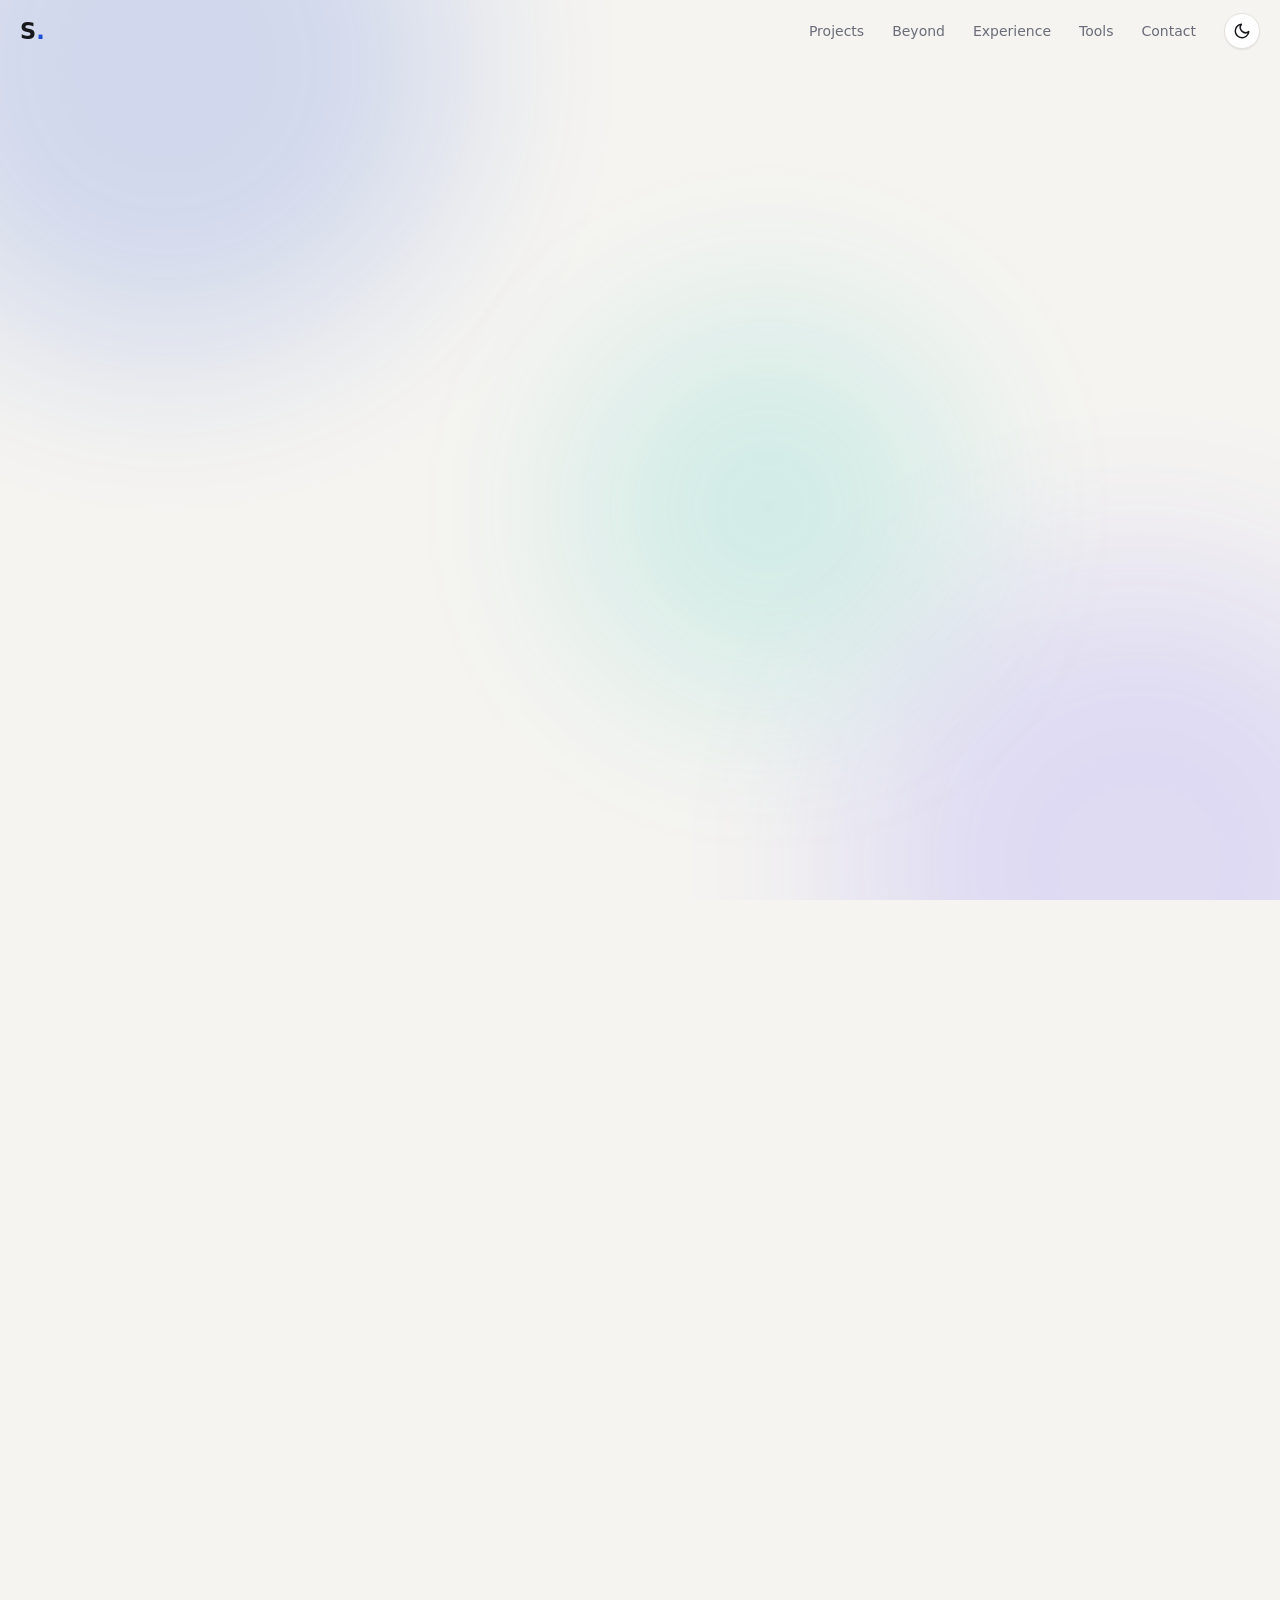
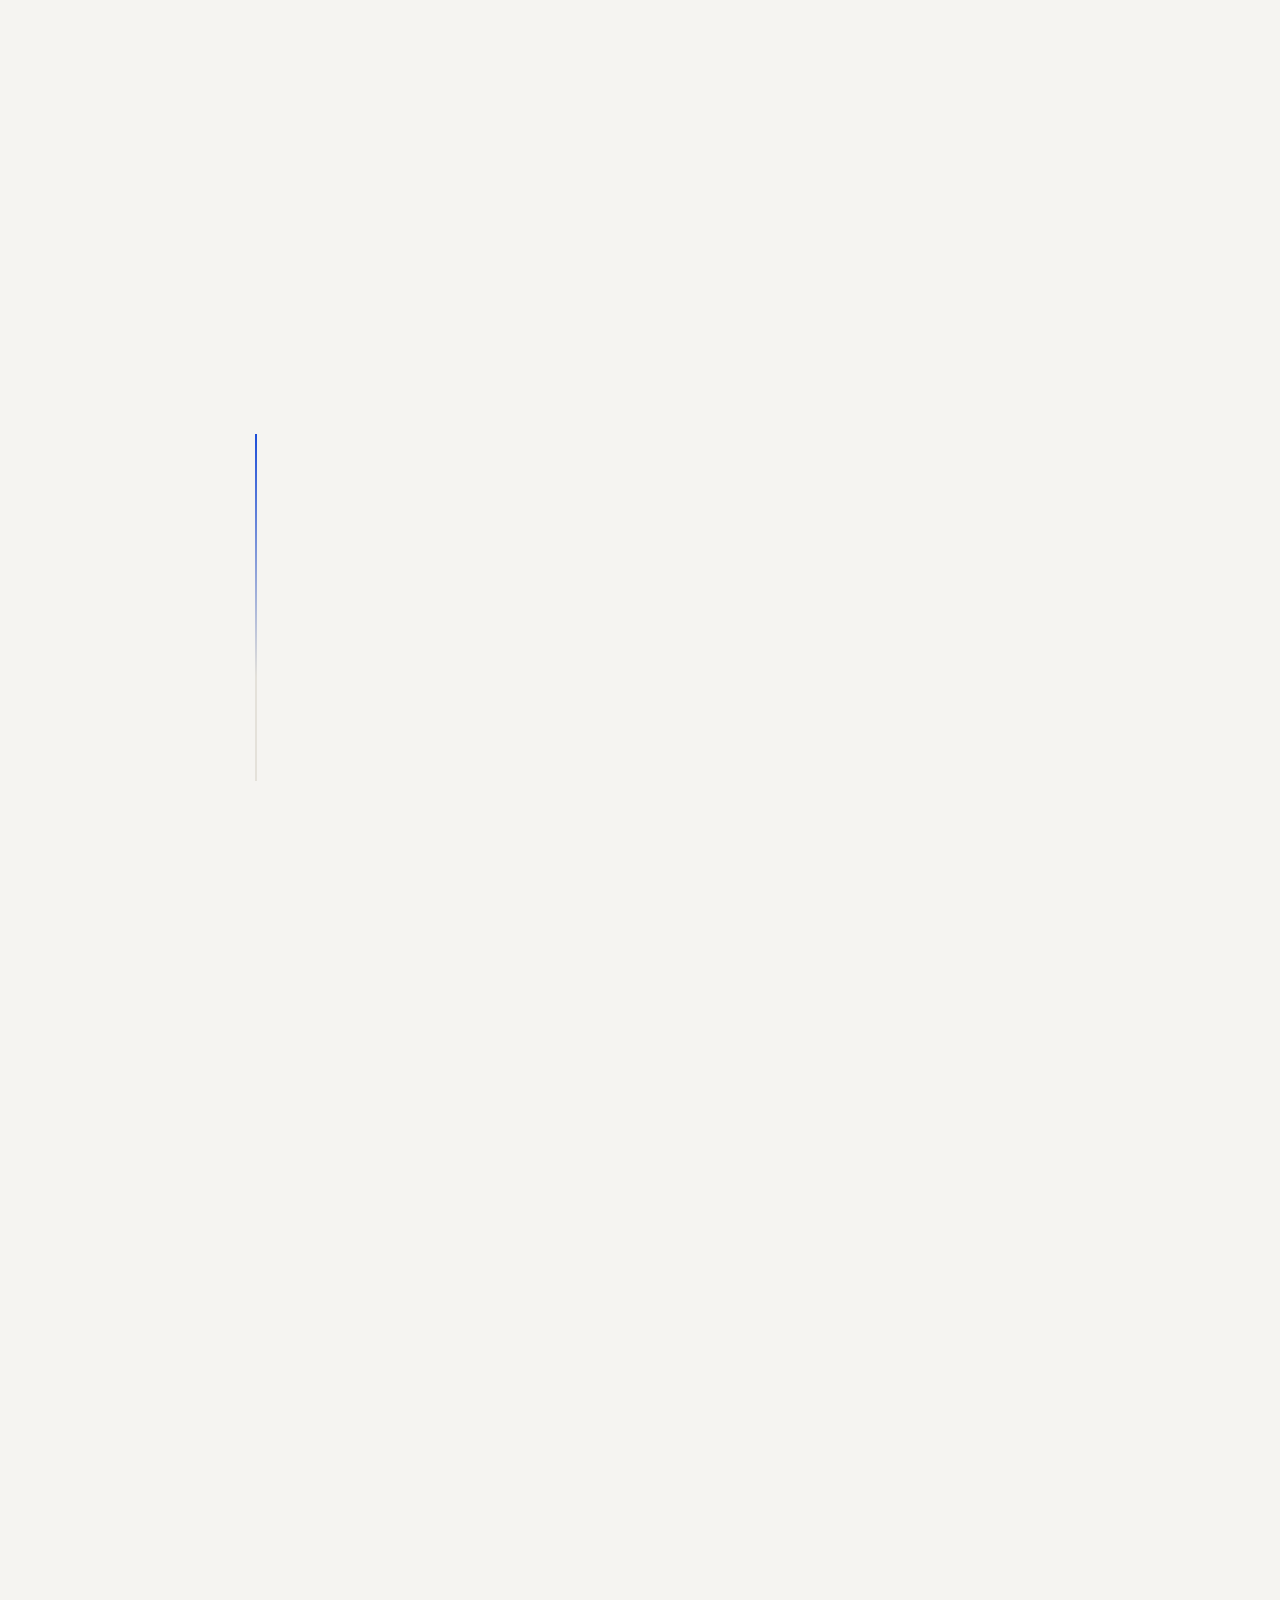
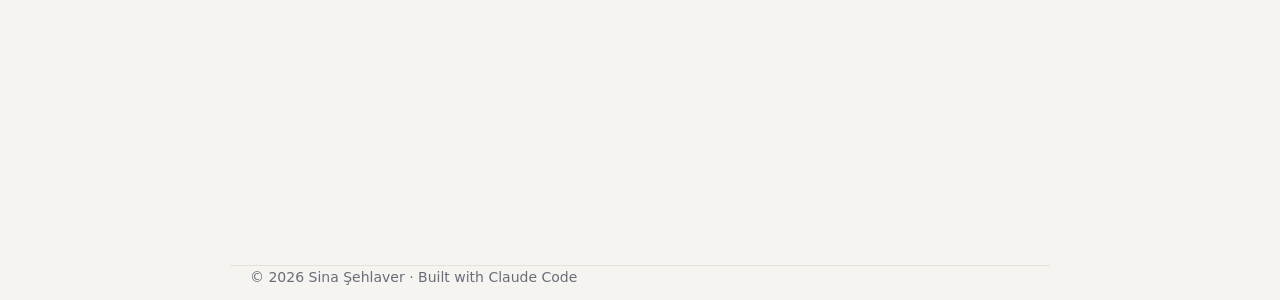
==== commit 26acdc9d: "Publish: site" ====
--- a/index.html
+++ b/index.html
@@ -22,21 +22,21 @@
     <a href="#skills" data-en="Tools">Tools</a>
     <a href="#contact" data-en="Contact">Contact</a>
   </div>
-  <div class="lang" role="group" aria-label="Language"><button type="button" data-lang="tr" aria-pressed="false">TR</button><button type="button" data-lang="en" aria-pressed="true">EN</button></div>
+  <div class="lang" role="group" aria-label="Language" hidden=""><button type="button" data-lang="tr" aria-pressed="false">TR</button><button type="button" data-lang="en" aria-pressed="true">EN</button></div>
   <button class="theme" type="button" aria-label="Toggle light/dark theme">
     <svg class="i-sun" viewBox="0 0 24 24" width="18" height="18" fill="none" stroke="currentColor" stroke-width="2" stroke-linecap="round"><circle cx="12" cy="12" r="4"></circle><path d="M12 2v2M12 20v2M4.9 4.9l1.4 1.4M17.7 17.7l1.4 1.4M2 12h2M20 12h2M4.9 19.1l1.4-1.4M17.7 6.3l1.4-1.4"></path></svg>
     <svg class="i-moon" viewBox="0 0 24 24" width="18" height="18" fill="none" stroke="currentColor" stroke-width="2" stroke-linecap="round" stroke-linejoin="round"><path d="M21 12.8A9 9 0 1 1 11.2 3a7 7 0 0 0 9.8 9.8z"></path></svg>
   </button>
 </nav>
 
-<header class="hero wrap" id="top"><p class="eyebrow reveal in"><span class="pulse"></span> Builder, tinkerer, data scientist, musician, sound engineer</p><h1 class="reveal in">Sina <span class="grad">Şehlaver</span></h1><p class="role reveal in"><span class="pre">I turn </span><span class="typed" data-words="small annoyances into small apps|spreadsheets into real tools|ML experiments into production|rehearsal chaos into a calendar" data-prefixes="I turn|I turn|I turn|I turn">small annoyances into small apps</span><span class="caret"></span></p><p class="lead reveal in">Data scientist at MigrosOne (via StartupHeroes), taking ML to production.<br>Off the clock I'm a problem solver with whatever tool fits: web apps, handy scripts, sites that teach, 3D-printed parts, small tools that make everyday life easier. Music is the other half: I play, and I mix live sound as a Tonmeister.</p><div class="cta reveal in"><a class="btn primary" href="#contact">Get in touch</a><a class="btn" href="#contact">Ask for my CV</a></div><dl class="stats reveal in"></dl></header>
+<header class="hero wrap" id="top"><p class="eyebrow reveal in"><span class="pulse"></span> Builder, tinkerer, data scientist, musician, sound engineer</p><h1 class="reveal in">Sina <span class="grad">Şehlaver</span></h1><p class="role reveal in"><span class="pre">I ship </span><span class="typed" data-words="ML from notebook to production|repetitive chores into handy scripts|hard ideas into sites that teach|music, on and off stage|problems with whatever tool fits" data-prefixes="I ship|I automate|I turn|I play|I solve">ML from notebook to production</span><span class="caret"></span></p><p class="lead reveal in">Data scientist at MigrosOne (via StartupHeroes), taking ML to production.<br>Off the clock I'm a problem solver with whatever tool fits: web apps, handy scripts, sites that teach, 3D-printed parts, small tools that make everyday life easier. Music is the other half: I play, and I mix live sound as a Tonmeister.</p><div class="cta reveal in"><a class="btn primary" href="#contact">Get in touch</a></div><dl class="stats reveal in"></dl></header>
 
 <main class="wrap">
-<section id="projects"><h2 class="reveal in"><em>01</em> Projects</h2><div class="grid projects-grid"><a class="card link reveal project has-thumb in" href="https://github.com/sinasehlaver/claude-pm-board" rel="noopener"><img class="thumb" src="img/project-claude-pm-board.png" alt="The claude-pm-board project list: colourful project cards with short descriptors, next steps, open-task counts and Start buttons." loading="lazy" width="640" height="360" decoding="async"><h3>claude-pm-board <span class="arrow">↗</span></h3><p>A local board for running Claude Code across many projects, kept in plain Markdown files that you and your agents both read and write.</p></a><a class="card link reveal project has-thumb in" href="https://github.com/sinasehlaver/company_ticket" rel="noopener"><img class="thumb" src="img/project-company-ticket.png" alt="Ticket sales page for a musical: three show-day tabs, seat-count cards and a colour-tiered seat map with sold seats in crimson." loading="lazy" width="640" height="360" decoding="async"><h3>company_ticket <span class="arrow">↗</span></h3><p>Seat-map ticket sales for the ODTÜ Company musicals: sellers hold and sell seats live from a phone, with roles, per-show reports and backups.</p></a><a class="card link reveal project has-thumb in" href="https://github.com/sinasehlaver/pergel" rel="noopener"><img class="thumb" src="img/project-pergel.png" alt="Three overlapping circles on a square canvas with two of their regions inked in coral, beside the layer and canvas panels." loading="lazy" width="640" height="360" decoding="async"><h3>pergel <span class="arrow">↗</span></h3><p>Draft a logo with a compass: swing circles, ink the regions where they overlap, and export a clean true-arc SVG. Runs in the browser, nothing leaves your machine.</p></a><div class="card reveal project has-thumb in"><img class="thumb" src="img/project-way-of-life.png" alt="Pixel-art street with eight neighbours, five value meters and the first level of the game" loading="lazy" width="640" height="360" decoding="async"><h3>Way of Life: Rule a Neighbourhood</h3><p>A pixel-art game: set the rules of a small Turkish neighbourhood and hear its eight residents react. 12 categories, 36 levels.</p><div class="cta"><a class="btn small primary" href="https://sinasehlaver.github.io/apps/way-of-life/" rel="noopener">To the site ↗</a></div></div><div class="card reveal project has-thumb in"><img class="thumb" src="img/project-how-computers-work.png" alt="A four-instruction program adding two numbers in registers, beside the chapter list from Lamp to Claude Code" loading="lazy" width="640" height="360" decoding="async"><h3>How Computers Work</h3><p>An interactive Turkish/English explainer of how a computer works, built up from a battery and a lamp to a processor and a game.</p><div class="cta"><a class="btn small primary" href="https://sinasehlaver.github.io/apps/how-computers-work/" rel="noopener">To the site ↗</a></div></div></div></section>
-<section id="beyond"><h2 class="reveal in"><em>02</em> Beyond work</h2><div class="grid"><div class="card reveal kind-music has-thumb in"><img class="thumb" src="img/beyond-live-sound.png" alt="Illustration of a mixing console with faders and a waveform" loading="lazy" width="640" height="360" decoding="async"><h3>Tonmeister &amp; live sound</h3><p>Since 2014 I've mixed and recorded orchestras, musical shows and bands as a freelancer. Away from the console I tinker with Raspberry Pi, Arduino and 3D printers.</p><a class="btn small" href="https://www.instagram.com/sinasehlaver/" rel="noopener">Follow on Instagram ↗</a></div><div class="card reveal kind-music has-thumb in"><img class="thumb" src="img/beyond-musicals.png" alt="Illustration of a stage with curtains, a spotlight and notes on a staff" loading="lazy" width="640" height="360" decoding="async"><h3>Musicals</h3><p>Conducted a 16-piece orchestra for Big Fish (2022-23), music-directed Once (2019-20), Addams Family and Urinetown (2014-16), plus two self-written musicals.</p><button class="embed-facade embed-youtube embed-video" type="button" data-embed-src="https://www.youtube-nocookie.com/embed/jB49wYjSNk0" data-embed-provider="youtube" aria-label="Play YouTube video"><span class="embed-play">▶</span><span class="embed-label">Loading YouTube…</span><small class="embed-note">Loads content from youtube-nocookie.com</small></button></div><div class="card reveal kind-video has-thumb in"><img class="thumb" src="img/beyond-covers.png" alt="Illustration of a video player with a play button and audio bars" loading="lazy" width="640" height="360" decoding="async"><h3>YouTube covers</h3><p>Covers and music videos live on my YouTube channel.</p><a class="btn small" href="https://www.youtube.com/@sinasehlaver8714" rel="noopener">My YouTube channel ↗</a><button class="embed-facade embed-youtube embed-video" type="button" data-embed-src="https://www.youtube-nocookie.com/embed/izEKsTqRTFw" data-embed-provider="youtube" aria-label="Play YouTube video"><span class="embed-play">▶</span><span class="embed-label">Loading YouTube…</span><small class="embed-note">Loads content from youtube-nocookie.com</small></button></div><div class="card reveal kind-band has-thumb in"><img class="thumb" src="img/beyond-bands.png" alt="Illustration of two stage speakers and an amp level meter" loading="lazy" width="640" height="360" decoding="async"><h3>Bazen Müzik</h3><p>2000s Turkish rock cover band.</p><a class="btn small" href="https://www.instagram.com/bazen.muzik/" rel="noopener">BAZEN on Instagram ↗</a><button class="embed-facade embed-instagram embed-post" type="button" data-embed-src="https://www.instagram.com/p/DGiIa8LovE5/embed/" data-embed-provider="instagram" aria-label="Play Instagram post"><span class="embed-play">▶</span><span class="embed-label">Loading Instagram…</span><small class="embed-note">Loads content from instagram.com</small></button></div><div class="card reveal kind-band has-thumb in"><img class="thumb" src="img/beyond-bands.png" alt="Illustration of two stage speakers and an amp level meter" loading="lazy" width="640" height="360" decoding="async"><h3>Ekşi Değil Eksi</h3><p>Turkish English, up-tempo disco funk cover band. Also produce cover videos.</p><a class="btn small" href="https://www.instagram.com/eksidegileksi/" rel="noopener">Ekşi Değil Eksi on Instagram ↗</a><button class="embed-facade embed-instagram embed-post" type="button" data-embed-src="https://www.instagram.com/p/DbG65S6M7_v/embed/" data-embed-provider="instagram" aria-label="Play Instagram post"><span class="embed-play">▶</span><span class="embed-label">Loading Instagram…</span><small class="embed-note">Loads content from instagram.com</small></button></div></div></section>
-<section id="experience"><h2 class="reveal in"><em>03</em> Experience</h2><ol class="timeline compact"><li class="reveal in"><div class="row"><h3>Data Scientist · MigrosOne</h3><time>Mar 2021 – Present</time></div><p class="sub">Remote · via StartupHeroes</p><details class="more"><summary>Details</summary><ul><li>Build, deploy and maintain machine-learning models in production on AWS.</li><li>Work across recommendation, forecasting and LLM-agent projects, end to end.</li></ul></details></li><li class="reveal in"><div class="row"><h3>Graduate Researcher · HistoCan</h3><time>Mar 2021 – Aug 2024</time></div><p class="sub">Ankara, Turkey</p><details class="more"><summary>Details</summary><ul><li>Deep-learning segmentation and grading of cancerous tissue in histopathology slides; ran the AWS setup for datasets and distributed training.</li></ul></details></li><li class="reveal in"><div class="row"><h3>Undergraduate Researcher · KOVAN Lab, METU</h3><time>Sep 2019 – Jun 2020</time></div><details class="more"><summary>Details</summary><ul><li>UR5 cobot motion-planning integration for the TÜBİTAK-funded Apprentice Project.</li></ul></details></li><li class="reveal in"><div class="row"><h3>Intern · Vodafone GmbH</h3><time>Jun – Dec 2018</time></div><details class="more"><summary>Details</summary><ul><li>Smart Delivery prototype for 5G logistics in the Vodafone Innovation Park, Düsseldorf.</li></ul></details></li><li class="reveal in"><div class="row"><h3>Intern · Arçelik</h3><time>Jul – Sep 2017</time></div><details class="more"><summary>Details</summary><ul><li>CI for a Ruby on Rails BI tool; automated AWS deployment tests.</li></ul></details></li></ol><p class="edu reveal in"><b>Education: </b>MSc Computer Engineering (METU · 2021–2024 · cGPA 3.80) · BSc Computer Engineering (METU · 2014–2020 · cGPA 3.29)</p></section>
-<section id="skills"><h2 class="reveal in"><em>04</em> Tools</h2><p class="tools-line reveal in">PyTorch · RecBole · XGBoost · scikit-learn · PySpark · Pandas · LangGraph · LangChain · AWS SageMaker · BigQuery · Airflow · Firebase · Next.js · Raspberry Pi · Arduino · E-ink displays · 3D printing</p></section>
-<section id="contact"><h2 class="reveal in"><em>05</em> Contact</h2><div class="contact reveal in"><p>Happy to chat, or to send you my CV on request. Just email me:</p><div class="cta"><a class="btn primary" href="mailto:sinasehlaver@gmail.com">sinasehlaver@gmail.com</a><a class="btn" href="https://www.linkedin.com/in/sinasehlaver/" rel="noopener">LinkedIn ↗</a><a class="btn" href="https://github.com/sinasehlaver" rel="noopener">GitHub ↗</a><a class="btn" href="https://www.instagram.com/sinasehlaver/" rel="noopener">Instagram ↗</a></div></div></section>
+<section id="projects"><h2 class="reveal in">Projects</h2><div class="grid projects-grid"><a class="card link reveal project has-thumb in" href="https://github.com/sinasehlaver/claude-pm-board" rel="noopener"><img class="thumb" src="img/project-claude-pm-board.png" alt="The claude-pm-board project list: colourful project cards with short descriptors, next steps, open-task counts and Start buttons." loading="lazy" width="640" height="360" decoding="async"><h3>claude-pm-board <span class="arrow">↗</span></h3><p>A local board for running Claude Code across many projects, kept in plain Markdown files that you and your agents both read and write.</p></a><a class="card link reveal project has-thumb in" href="https://github.com/sinasehlaver/company_ticket" rel="noopener"><img class="thumb" src="img/project-company-ticket.png" alt="Ticket sales page for a musical: three show-day tabs, seat-count cards and a colour-tiered seat map with sold seats in crimson." loading="lazy" width="640" height="360" decoding="async"><h3>company_ticket <span class="arrow">↗</span></h3><p>Seat-map ticket sales for the ODTÜ Company musicals: sellers hold and sell seats live from a phone, with roles, per-show reports and backups.</p></a><div class="card reveal project has-thumb in"><img class="thumb" src="img/project-pergel.png" alt="Three overlapping circles on a square canvas with two of their regions inked in coral, beside the layer and canvas panels." loading="lazy" width="640" height="360" decoding="async"><h3>pergel</h3><p>Draft a logo with a compass: swing circles, ink the regions where they overlap, and export a clean true-arc SVG. Runs in the browser, nothing leaves your machine.</p><div class="cta"><a class="btn small" href="https://github.com/sinasehlaver/pergel" rel="noopener">Repo ↗</a><a class="btn small primary" href="https://pergel.onrender.com/" rel="noopener">Try it live ↗</a></div></div><div class="card reveal project has-thumb in"><img class="thumb" src="img/project-way-of-life.png" alt="Pixel-art street with eight neighbours, five value meters and the first level of the game" loading="lazy" width="640" height="360" decoding="async"><h3>Way of Life: Rule a Neighbourhood</h3><p>A pixel-art game: set the rules of a small Turkish neighbourhood and hear its eight residents react. 12 categories, 36 levels.</p><div class="cta"><a class="btn small primary" href="https://sinasehlaver.github.io/apps/way-of-life/" rel="noopener">To the site ↗</a></div></div><div class="card reveal project has-thumb in"><img class="thumb" src="img/project-how-computers-work.png" alt="A four-instruction program adding two numbers in registers, beside the chapter list from Lamp to Claude Code" loading="lazy" width="640" height="360" decoding="async"><h3>How Computers Work</h3><p>An interactive Turkish/English explainer of how a computer works, built up from a battery and a lamp to a processor and a game.</p><div class="cta"><a class="btn small primary" href="https://sinasehlaver.github.io/apps/how-computers-work/" rel="noopener">To the site ↗</a></div></div></div></section>
+<section id="beyond"><h2 class="reveal in">Beyond work</h2><div class="grid"><div class="card reveal kind-music has-thumb in"><img class="thumb" src="img/beyond-live-sound.png" alt="Illustration of a mixing console with faders and a waveform" loading="lazy" width="640" height="360" decoding="async"><h3>Tonmeister &amp; live sound</h3><p>Since 2014 I've mixed and recorded orchestras, musical shows and bands as a freelancer. Away from the console I tinker with Raspberry Pi, Arduino and 3D printers.</p><a class="btn small" href="https://www.instagram.com/sinasehlaver/" rel="noopener">Follow on Instagram ↗</a></div><div class="card reveal kind-music has-thumb in"><img class="thumb" src="img/beyond-musicals.png" alt="Illustration of a stage with curtains, a spotlight and notes on a staff" loading="lazy" width="640" height="360" decoding="async"><h3>Musicals</h3><p>Conducted a 16-piece orchestra for Big Fish (2022-23), music-directed Once (2019-20), Addams Family and Urinetown (2014-16), plus two self-written musicals.</p><button class="embed-facade embed-youtube embed-video" type="button" data-embed-src="https://www.youtube-nocookie.com/embed/jB49wYjSNk0" data-embed-provider="youtube" aria-label="Play YouTube video"><span class="embed-play">▶</span><span class="embed-label">Loading YouTube…</span><small class="embed-note">Loads content from youtube-nocookie.com</small></button></div><div class="card reveal kind-video has-thumb in"><img class="thumb" src="img/beyond-covers.png" alt="Illustration of a video player with a play button and audio bars" loading="lazy" width="640" height="360" decoding="async"><h3>YouTube covers</h3><p>Covers and music videos live on my YouTube channel.</p><a class="btn small" href="https://www.youtube.com/@sinasehlaver8714" rel="noopener">My YouTube channel ↗</a><button class="embed-facade embed-youtube embed-video" type="button" data-embed-src="https://www.youtube-nocookie.com/embed/izEKsTqRTFw" data-embed-provider="youtube" aria-label="Play YouTube video"><span class="embed-play">▶</span><span class="embed-label">Loading YouTube…</span><small class="embed-note">Loads content from youtube-nocookie.com</small></button></div><div class="card reveal kind-band has-thumb in"><img class="thumb" src="img/beyond-bands.png" alt="Illustration of two stage speakers and an amp level meter" loading="lazy" width="640" height="360" decoding="async"><h3>Bazen Müzik</h3><p>2000s Turkish rock cover band.</p><a class="btn small" href="https://www.instagram.com/bazen.muzik/" rel="noopener">BAZEN on Instagram ↗</a><button class="embed-facade embed-instagram embed-post" type="button" data-embed-src="https://www.instagram.com/p/DGiIa8LovE5/embed/" data-embed-provider="instagram" aria-label="Play Instagram post"><span class="embed-play">▶</span><span class="embed-label">Loading Instagram…</span><small class="embed-note">Loads content from instagram.com</small></button></div><div class="card reveal kind-band has-thumb in"><img class="thumb" src="img/beyond-bands.png" alt="Illustration of two stage speakers and an amp level meter" loading="lazy" width="640" height="360" decoding="async"><h3>Ekşi Değil Eksi</h3><p>Turkish English, up-tempo disco funk cover band. Also produce cover videos.</p><a class="btn small" href="https://www.instagram.com/eksidegileksi/" rel="noopener">Ekşi Değil Eksi on Instagram ↗</a><button class="embed-facade embed-instagram embed-post" type="button" data-embed-src="https://www.instagram.com/p/DbG65S6M7_v/embed/" data-embed-provider="instagram" aria-label="Play Instagram post"><span class="embed-play">▶</span><span class="embed-label">Loading Instagram…</span><small class="embed-note">Loads content from instagram.com</small></button></div></div></section>
+<section id="experience"><h2 class="reveal in">Experience</h2><ol class="timeline compact"><li class="reveal in"><div class="row"><h3>Data Scientist · MigrosOne</h3><time>Mar 2021 – Present</time></div><p class="sub">Remote · via StartupHeroes</p><details class="more"><summary>Details</summary><ul><li>Build, deploy and maintain machine-learning models in production on AWS.</li><li>Work across recommendation, forecasting and LLM-agent projects, end to end.</li></ul></details></li><li class="reveal in"><div class="row"><h3>Graduate Researcher · HistoCan</h3><time>Mar 2021 – Aug 2024</time></div><p class="sub">Ankara, Turkey</p><details class="more"><summary>Details</summary><ul><li>Deep-learning segmentation and grading of cancerous tissue in histopathology slides; ran the AWS setup for datasets and distributed training.</li></ul></details></li><li class="reveal in"><div class="row"><h3>Undergraduate Researcher · KOVAN Lab, METU</h3><time>Sep 2019 – Jun 2020</time></div><details class="more"><summary>Details</summary><ul><li>UR5 cobot motion-planning integration for the TÜBİTAK-funded Apprentice Project.</li></ul></details></li><li class="reveal in"><div class="row"><h3>Intern · Vodafone GmbH</h3><time>Jun – Dec 2018</time></div><details class="more"><summary>Details</summary><ul><li>Smart Delivery prototype for 5G logistics in the Vodafone Innovation Park, Düsseldorf.</li></ul></details></li><li class="reveal in"><div class="row"><h3>Intern · Arçelik</h3><time>Jul – Sep 2017</time></div><details class="more"><summary>Details</summary><ul><li>CI for a Ruby on Rails BI tool; automated AWS deployment tests.</li></ul></details></li></ol><h3 class="edu-h reveal in">Education</h3><ul class="edu-list"><li class="reveal in"><h4>MSc Computer Engineering</h4><p class="sub">METU · 2021–2024 · cGPA 3.80</p><p class="edu-text">Thesis: detecting cancer tissue grade from histopathology images with deep learning.</p></li><li class="reveal in"><h4>BSc Computer Engineering</h4><p class="sub">METU · 2014–2020 · cGPA 3.29</p><p class="edu-text">Graduation project: GLaTeX, a LaTeX editor inside Google Docs.</p></li></ul></section>
+<section id="skills"><h2 class="reveal in">Tools</h2><div class="chips reveal in"><b>ML / Data</b><span>PyTorch</span><span>RecBole</span><span>XGBoost</span><span>scikit-learn</span><span>PySpark</span><span>Pandas</span><span>LangGraph</span><span>LangChain</span></div><div class="chips reveal in"><b>Platform</b><span>AWS SageMaker</span><span>BigQuery</span><span>Airflow</span><span>Firebase</span><span>Next.js</span></div><div class="chips reveal in"><b>Hardware</b><span>Raspberry Pi</span><span>Arduino</span><span>E-ink displays</span><span>3D printing</span></div></section>
+<section id="contact"><h2 class="reveal in">Contact</h2><div class="contact reveal in"><p>Happy to chat, or to send you my CV on request. Just email me:</p><div class="cta"><a class="btn primary" href="mailto:sinasehlaver@gmail.com">sinasehlaver@gmail.com</a><a class="btn" href="https://www.linkedin.com/in/sinasehlaver/" rel="noopener">LinkedIn ↗</a><a class="btn" href="https://github.com/sinasehlaver" rel="noopener">GitHub ↗</a><a class="btn" href="https://www.instagram.com/sinasehlaver/" rel="noopener">Instagram ↗</a></div></div></section>
 </main>
 
 <footer class="wrap"><p>© 2026 Sina Şehlaver · Built with Claude Code</p></footer>
@@ -54,4 +54,20 @@
 
 
 
+
+
+
+
+
+
+
+
+
+
+
+
+
+
+
+
 </body></html>
--- a/style.css
+++ b/style.css
@@ -101,7 +101,6 @@
 /* sections */
 section{padding:var(--s-8) 0}
 section>h2{font-size:clamp(1.6rem,4vw,2.1rem);margin-bottom:var(--s-6);display:flex;align-items:baseline;gap:var(--s-3)}
-section>h2 em{font:500 .8125rem var(--mono);color:var(--accent);font-style:normal}
 .subhead{margin:var(--s-8) 0 var(--s-4);font-size:1.25rem}
 .sub{color:var(--muted);font-size:.875rem;margin-bottom:var(--s-2)}
 h3{font-size:1.0625rem}
@@ -184,7 +183,11 @@
 .timeline .more{margin-top:var(--s-1)}
 .timeline .more summary{cursor:pointer;color:var(--muted);font:500 .75rem var(--mono);letter-spacing:.08em;text-transform:uppercase}
 .timeline .more summary:hover{color:var(--accent)}
-.edu{margin:var(--s-5) 0 0;color:var(--muted);font-size:.875rem}
+.edu-h{margin:var(--s-8,3rem) 0 var(--s-4)}
+.edu-list{list-style:none;margin:0;padding:0;display:grid;gap:var(--s-4);grid-template-columns:repeat(auto-fit,minmax(260px,1fr))}
+.edu-list li{padding:var(--s-4) var(--s-4) var(--s-4) calc(var(--s-4) + 3px);border:1px solid color-mix(in srgb,var(--accent) 35%,var(--line));border-radius:12px;background:linear-gradient(var(--accent-tint),var(--accent-tint)),var(--surface2);box-shadow:inset 3px 0 0 var(--accent),var(--shadow-sm)}
+.edu-list h4{margin:0 0 var(--s-1);font-size:1rem}
+.edu-text{margin:var(--s-2) 0 0;color:color-mix(in srgb,var(--text) 78%,var(--muted));font-size:.875rem}
 .tools-line{color:var(--muted);font-size:.9375rem;margin:0}
 
 /* beyond embeds: facade auto-loads on scroll (click = fallback), then iframe */
@@ -204,4 +207,5 @@
 .card.project .thumb{width:calc(100% + 2 * var(--s-6));margin:calc(-1 * var(--s-6)) calc(-1 * var(--s-6)) var(--s-4)}
 
 /* line breaks typed in the editor (Enter) in plain-text elements */
-.eyebrow,.sub,.edu,.row h3,.card h3,footer p{white-space:pre-line}
+.eyebrow,.sub,.edu-text,.edu-list h4,.row h3,.card h3,footer p{white-space:pre-line}
+[hidden]{display:none!important}
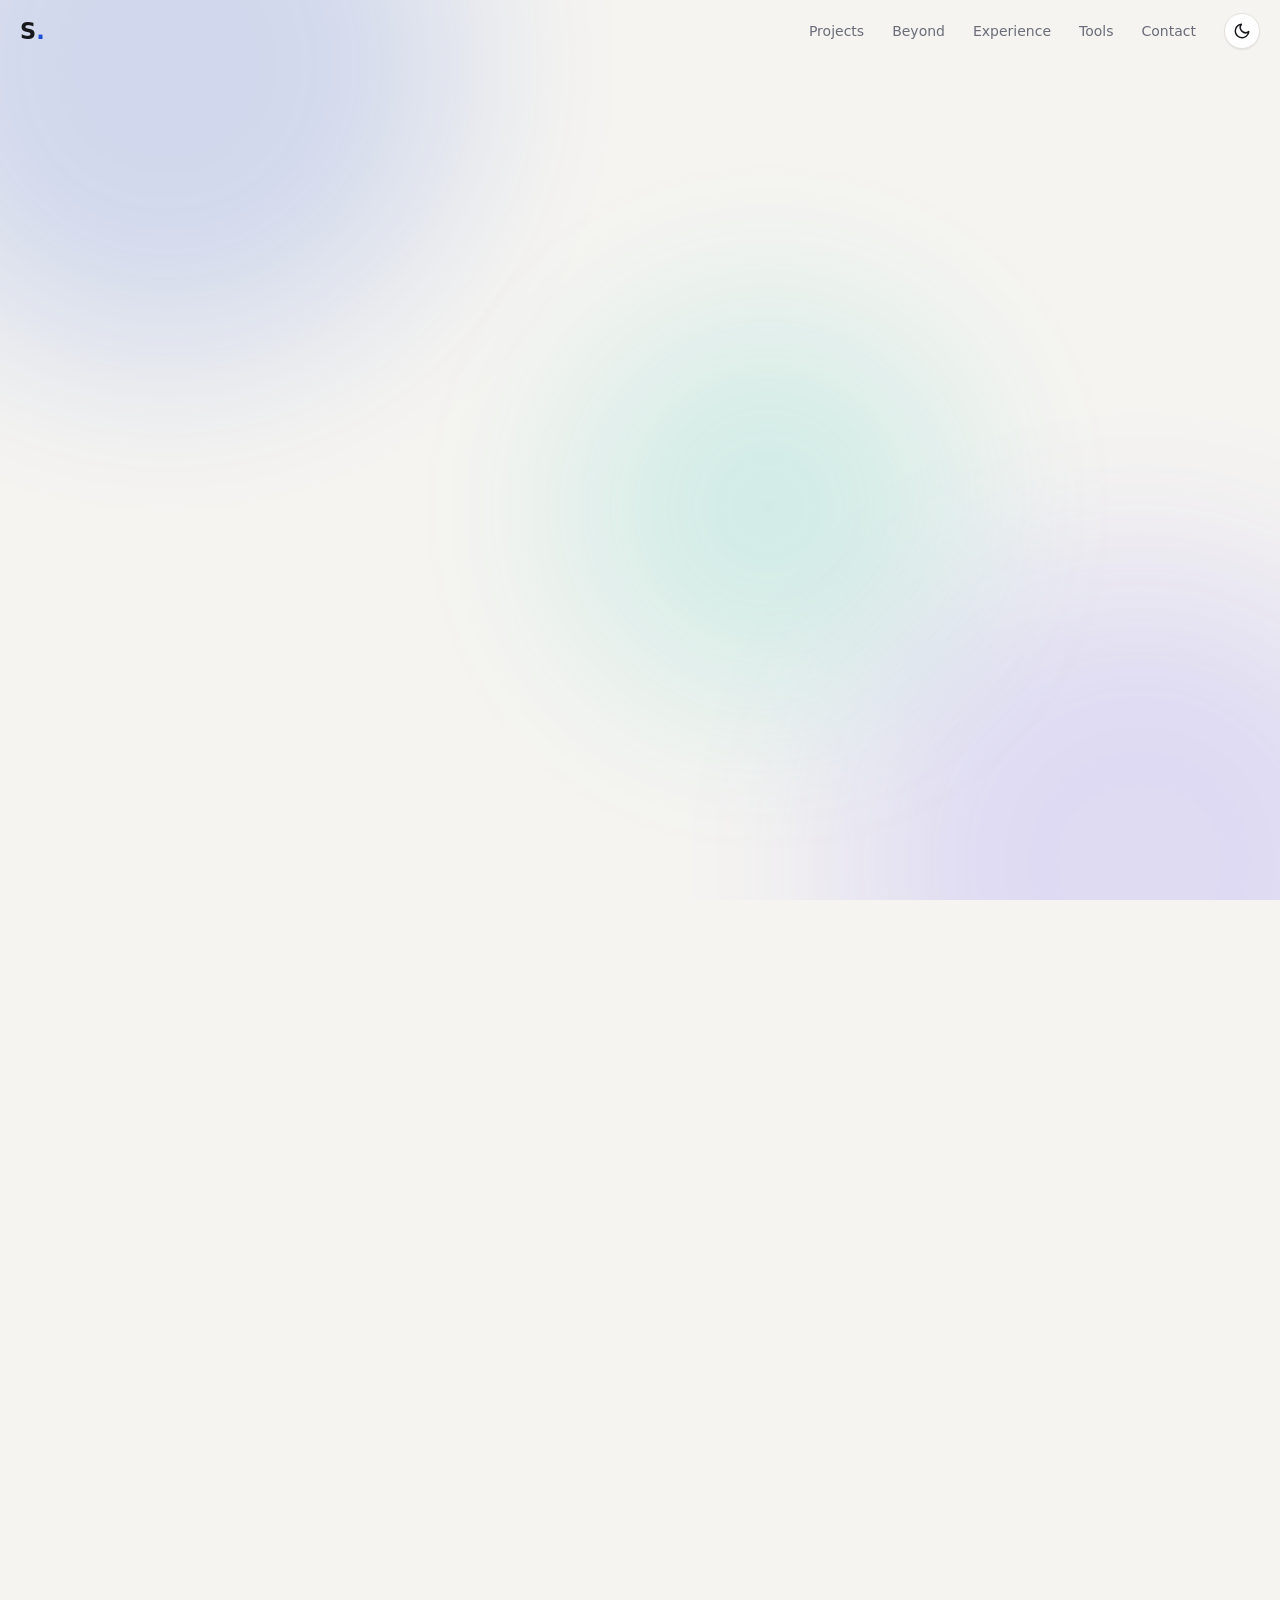
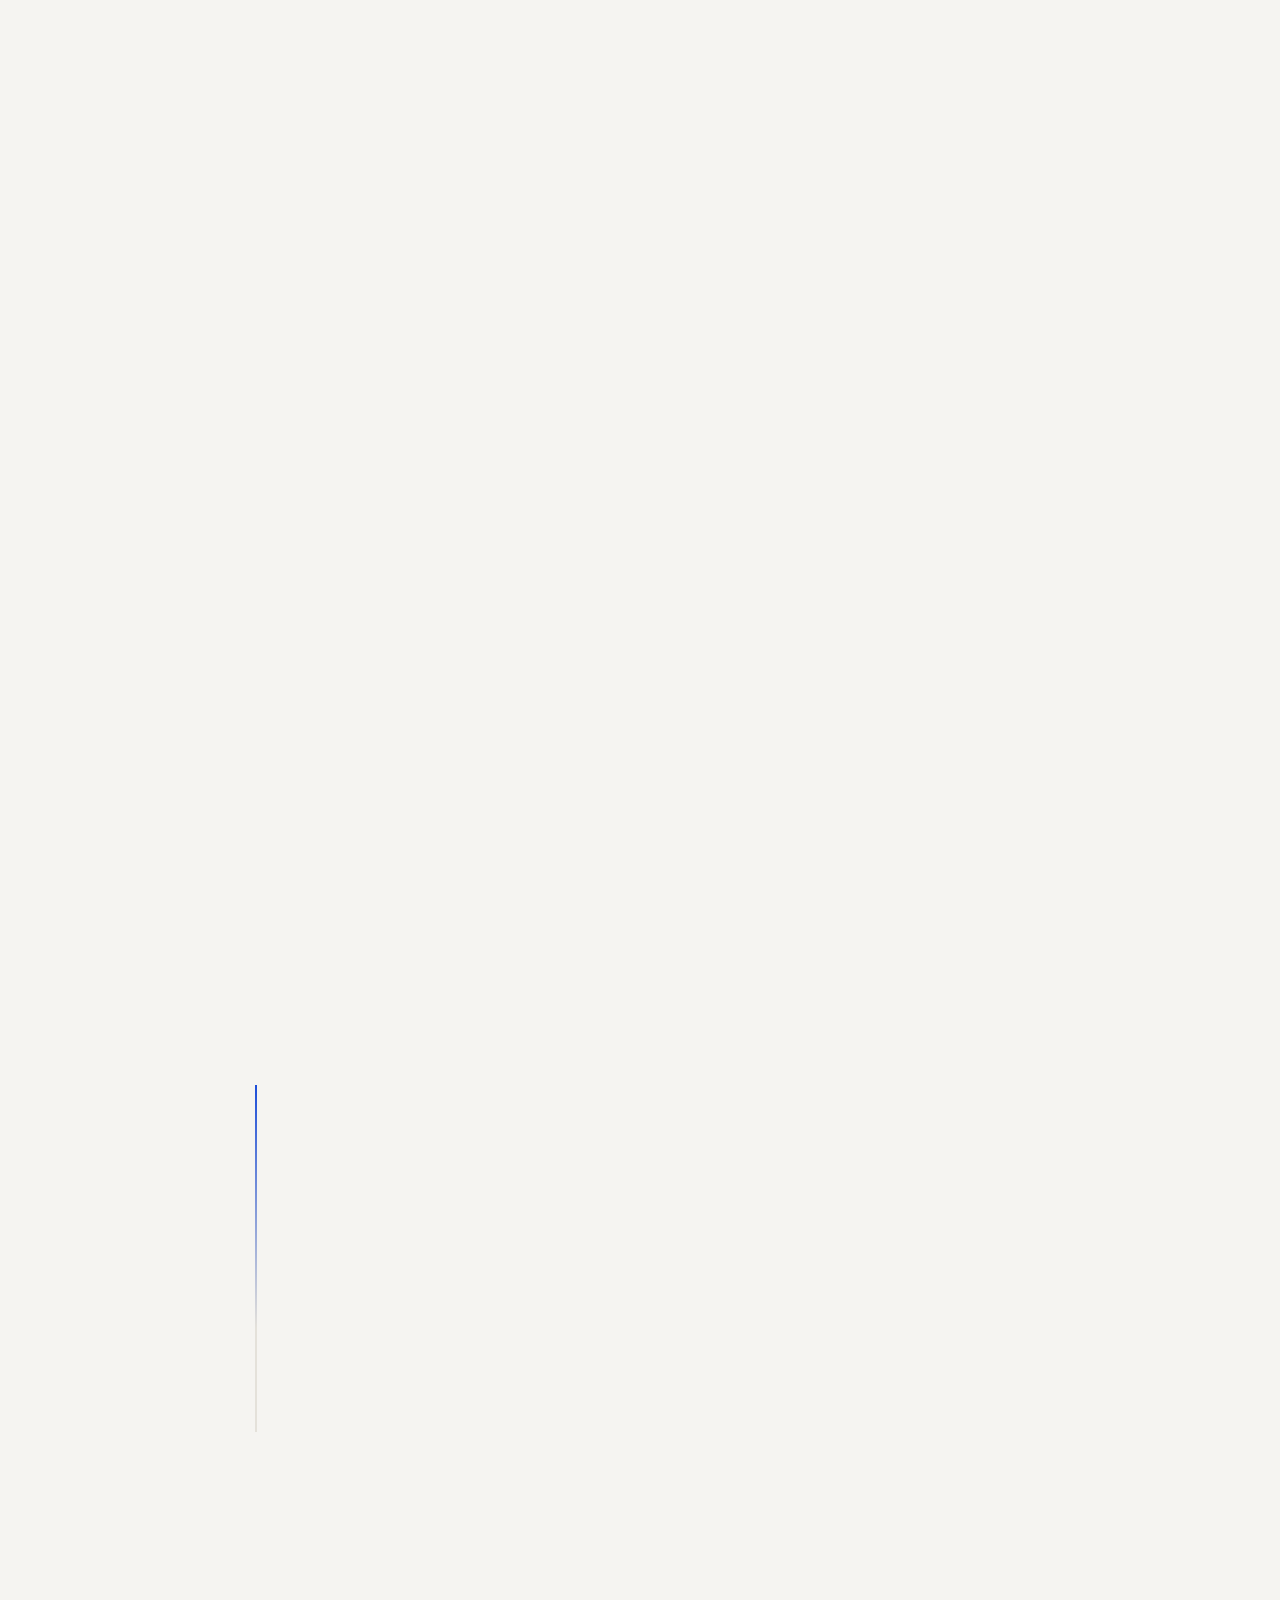
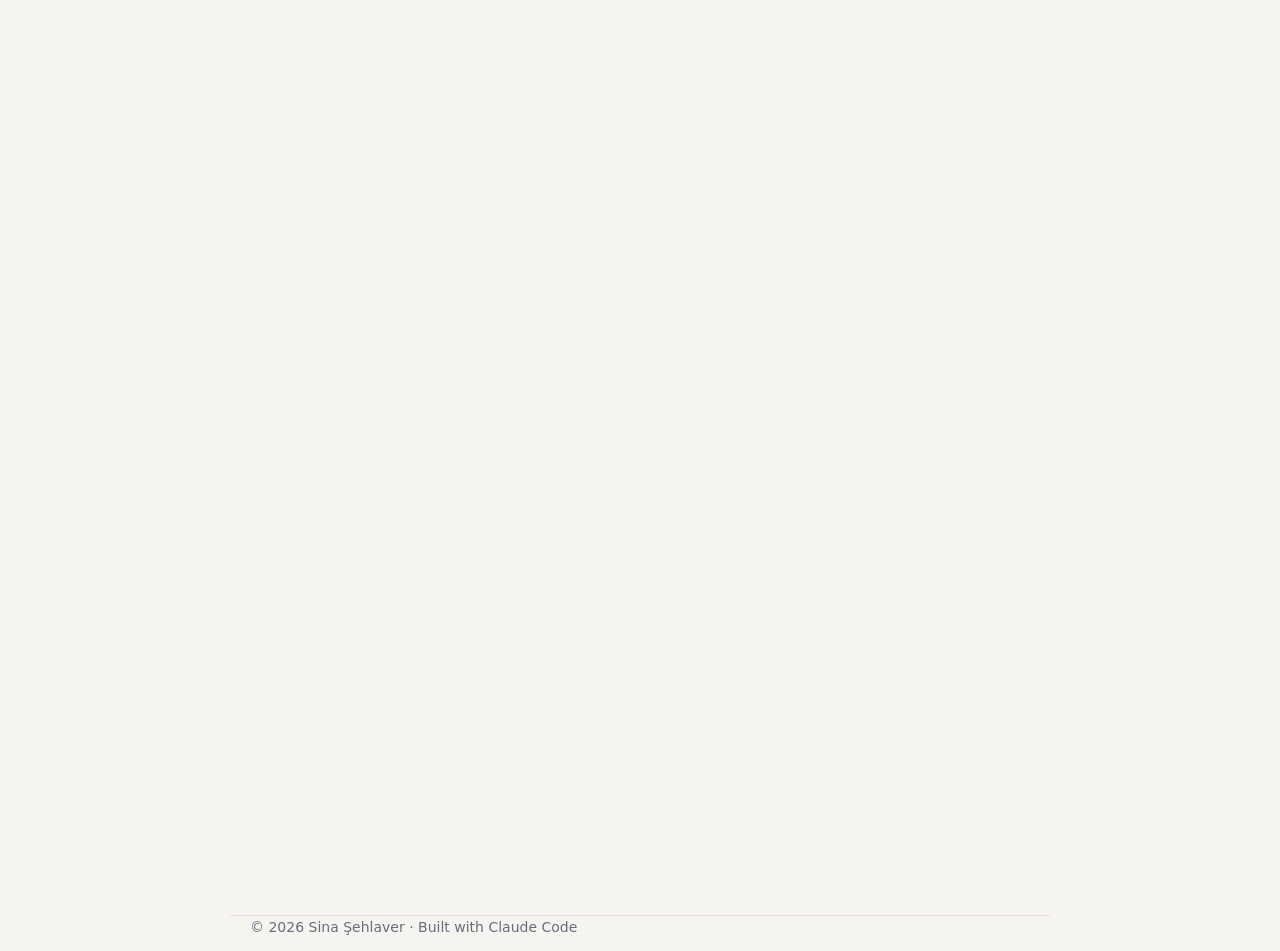
==== commit 4d6ccf1d: "Publish: site" ====
--- a/index.html
+++ b/index.html
@@ -29,11 +29,11 @@
   </button>
 </nav>
 
-<header class="hero wrap" id="top"><p class="eyebrow reveal in"><span class="pulse"></span> Builder, tinkerer, data scientist, musician, sound engineer</p><h1 class="reveal in">Sina <span class="grad">Şehlaver</span></h1><p class="role reveal in"><span class="pre">I ship </span><span class="typed" data-words="ML from notebook to production|repetitive chores into handy scripts|hard ideas into sites that teach|music, on and off stage|problems with whatever tool fits" data-prefixes="I ship|I automate|I turn|I play|I solve">ML from notebook to production</span><span class="caret"></span></p><p class="lead reveal in">Data scientist at MigrosOne (via StartupHeroes), taking ML to production.<br>Off the clock I'm a problem solver with whatever tool fits: web apps, handy scripts, sites that teach, 3D-printed parts, small tools that make everyday life easier. Music is the other half: I play, and I mix live sound as a Tonmeister.</p><div class="cta reveal in"><a class="btn primary" href="#contact">Get in touch</a></div><dl class="stats reveal in"></dl></header>
+<header class="hero wrap" id="top"><p class="eyebrow reveal in"><span class="pulse"></span> Builder, tinkerer, data scientist, musician, sound engineer</p><h1 class="reveal in">Sina <span class="grad">Şehlaver</span></h1><p class="role reveal in"><span class="pre">I ship </span><span class="typed" data-words="ML from notebook to production|repetitive chores into handy scripts|hard ideas into sites that teach|music, on and off stage|problems with whatever tool fits|what's needed" data-prefixes="I ship|I automate|I turn|I play|I solve|I do">ML from notebook to production</span><span class="caret"></span></p><p class="lead reveal in">Data scientist at MigrosOne (via StartupHeroes), taking ML to production.<br>Off the clock I'm a problem solver with whatever tool fits: web apps, handy scripts, sites that teach, 3D-printed parts, small tools that make everyday life easier. Music is the other half: I play, and I mix live sound as a Tonmeister.</p><div class="cta reveal in"><a class="btn primary" href="#contact">Get in touch</a></div><dl class="stats reveal in"></dl></header>
 
 <main class="wrap">
 <section id="projects"><h2 class="reveal in">Projects</h2><div class="grid projects-grid"><a class="card link reveal project has-thumb in" href="https://github.com/sinasehlaver/claude-pm-board" rel="noopener"><img class="thumb" src="img/project-claude-pm-board.png" alt="The claude-pm-board project list: colourful project cards with short descriptors, next steps, open-task counts and Start buttons." loading="lazy" width="640" height="360" decoding="async"><h3>claude-pm-board <span class="arrow">↗</span></h3><p>A local board for running Claude Code across many projects, kept in plain Markdown files that you and your agents both read and write.</p></a><a class="card link reveal project has-thumb in" href="https://github.com/sinasehlaver/company_ticket" rel="noopener"><img class="thumb" src="img/project-company-ticket.png" alt="Ticket sales page for a musical: three show-day tabs, seat-count cards and a colour-tiered seat map with sold seats in crimson." loading="lazy" width="640" height="360" decoding="async"><h3>company_ticket <span class="arrow">↗</span></h3><p>Seat-map ticket sales for the ODTÜ Company musicals: sellers hold and sell seats live from a phone, with roles, per-show reports and backups.</p></a><div class="card reveal project has-thumb in"><img class="thumb" src="img/project-pergel.png" alt="Three overlapping circles on a square canvas with two of their regions inked in coral, beside the layer and canvas panels." loading="lazy" width="640" height="360" decoding="async"><h3>pergel</h3><p>Draft a logo with a compass: swing circles, ink the regions where they overlap, and export a clean true-arc SVG. Runs in the browser, nothing leaves your machine.</p><div class="cta"><a class="btn small" href="https://github.com/sinasehlaver/pergel" rel="noopener">Repo ↗</a><a class="btn small primary" href="https://pergel.onrender.com/" rel="noopener">Try it live ↗</a></div></div><div class="card reveal project has-thumb in"><img class="thumb" src="img/project-way-of-life.png" alt="Pixel-art street with eight neighbours, five value meters and the first level of the game" loading="lazy" width="640" height="360" decoding="async"><h3>Way of Life: Rule a Neighbourhood</h3><p>A pixel-art game: set the rules of a small Turkish neighbourhood and hear its eight residents react. 12 categories, 36 levels.</p><div class="cta"><a class="btn small primary" href="https://sinasehlaver.github.io/apps/way-of-life/" rel="noopener">To the site ↗</a></div></div><div class="card reveal project has-thumb in"><img class="thumb" src="img/project-how-computers-work.png" alt="A four-instruction program adding two numbers in registers, beside the chapter list from Lamp to Claude Code" loading="lazy" width="640" height="360" decoding="async"><h3>How Computers Work</h3><p>An interactive Turkish/English explainer of how a computer works, built up from a battery and a lamp to a processor and a game.</p><div class="cta"><a class="btn small primary" href="https://sinasehlaver.github.io/apps/how-computers-work/" rel="noopener">To the site ↗</a></div></div></div></section>
-<section id="beyond"><h2 class="reveal in">Beyond work</h2><div class="grid"><div class="card reveal kind-music has-thumb in"><img class="thumb" src="img/beyond-live-sound.png" alt="Illustration of a mixing console with faders and a waveform" loading="lazy" width="640" height="360" decoding="async"><h3>Tonmeister &amp; live sound</h3><p>Since 2014 I've mixed and recorded orchestras, musical shows and bands as a freelancer. Away from the console I tinker with Raspberry Pi, Arduino and 3D printers.</p><a class="btn small" href="https://www.instagram.com/sinasehlaver/" rel="noopener">Follow on Instagram ↗</a></div><div class="card reveal kind-music has-thumb in"><img class="thumb" src="img/beyond-musicals.png" alt="Illustration of a stage with curtains, a spotlight and notes on a staff" loading="lazy" width="640" height="360" decoding="async"><h3>Musicals</h3><p>Conducted a 16-piece orchestra for Big Fish (2022-23), music-directed Once (2019-20), Addams Family and Urinetown (2014-16), plus two self-written musicals.</p><button class="embed-facade embed-youtube embed-video" type="button" data-embed-src="https://www.youtube-nocookie.com/embed/jB49wYjSNk0" data-embed-provider="youtube" aria-label="Play YouTube video"><span class="embed-play">▶</span><span class="embed-label">Loading YouTube…</span><small class="embed-note">Loads content from youtube-nocookie.com</small></button></div><div class="card reveal kind-video has-thumb in"><img class="thumb" src="img/beyond-covers.png" alt="Illustration of a video player with a play button and audio bars" loading="lazy" width="640" height="360" decoding="async"><h3>YouTube covers</h3><p>Covers and music videos live on my YouTube channel.</p><a class="btn small" href="https://www.youtube.com/@sinasehlaver8714" rel="noopener">My YouTube channel ↗</a><button class="embed-facade embed-youtube embed-video" type="button" data-embed-src="https://www.youtube-nocookie.com/embed/izEKsTqRTFw" data-embed-provider="youtube" aria-label="Play YouTube video"><span class="embed-play">▶</span><span class="embed-label">Loading YouTube…</span><small class="embed-note">Loads content from youtube-nocookie.com</small></button></div><div class="card reveal kind-band has-thumb in"><img class="thumb" src="img/beyond-bands.png" alt="Illustration of two stage speakers and an amp level meter" loading="lazy" width="640" height="360" decoding="async"><h3>Bazen Müzik</h3><p>2000s Turkish rock cover band.</p><a class="btn small" href="https://www.instagram.com/bazen.muzik/" rel="noopener">BAZEN on Instagram ↗</a><button class="embed-facade embed-instagram embed-post" type="button" data-embed-src="https://www.instagram.com/p/DGiIa8LovE5/embed/" data-embed-provider="instagram" aria-label="Play Instagram post"><span class="embed-play">▶</span><span class="embed-label">Loading Instagram…</span><small class="embed-note">Loads content from instagram.com</small></button></div><div class="card reveal kind-band has-thumb in"><img class="thumb" src="img/beyond-bands.png" alt="Illustration of two stage speakers and an amp level meter" loading="lazy" width="640" height="360" decoding="async"><h3>Ekşi Değil Eksi</h3><p>Turkish English, up-tempo disco funk cover band. Also produce cover videos.</p><a class="btn small" href="https://www.instagram.com/eksidegileksi/" rel="noopener">Ekşi Değil Eksi on Instagram ↗</a><button class="embed-facade embed-instagram embed-post" type="button" data-embed-src="https://www.instagram.com/p/DbG65S6M7_v/embed/" data-embed-provider="instagram" aria-label="Play Instagram post"><span class="embed-play">▶</span><span class="embed-label">Loading Instagram…</span><small class="embed-note">Loads content from instagram.com</small></button></div></div></section>
+<section id="beyond"><h2 class="reveal in">Beyond work</h2><div class="grid"><div class="card reveal kind-text wide has-thumb in"><img class="thumb" src="img/beyond-claude-code.png" alt="Illustration of a terminal window with a prompt and code lines, linked to a network of agent nodes" loading="lazy" width="640" height="360" decoding="async"><h3>Building with Claude Code</h3><p>I use Claude Code to build whatever makes my life easier: an app that draws consistent, custom-styled charts and tables for my presentations, a notes and to-do app, a personal widget desktop, a Telegram assistant for my Mac, a ticketing site for university musicals. I run it like a small team: my own board hands backlog items to parallel agents, every project keeps its own rules and memory so nothing is explained twice, and nothing ships until its tests and browser checks pass.</p></div><div class="card reveal kind-music has-thumb in"><img class="thumb" src="img/beyond-live-sound.png" alt="Illustration of a mixing console with faders and a waveform" loading="lazy" width="640" height="360" decoding="async"><h3>Tonmeister &amp; live sound</h3><p>Since 2014 I've mixed and recorded orchestras, musical shows and bands as a freelancer. Away from the console I tinker with Raspberry Pi, Arduino and 3D printers.</p><a class="btn small" href="https://www.instagram.com/sinasehlaver/" rel="noopener">Follow on Instagram ↗</a></div><div class="card reveal kind-video has-thumb in"><img class="thumb" src="img/beyond-productions.png" alt="Illustration of a clapperboard linked to a calendar and a network of people" loading="lazy" width="640" height="360" decoding="async"><h3>Productions &amp; events</h3><p>I make music videos and run productions with crews of musicians, camera and sound people, and I organise events from the first call to the last cable. I'm the get-it-done person: if something's needed, I either do it or know who can. A wide network across music, theatre and tech makes that easy.</p></div><div class="card reveal kind-music has-thumb in"><img class="thumb" src="img/beyond-musicals.png" alt="Illustration of a stage with curtains, a spotlight and notes on a staff" loading="lazy" width="640" height="360" decoding="async"><h3>Musicals</h3><p>Conducted a 16-piece orchestra for Big Fish (2022-23), music-directed Once (2019-20), Addams Family and Urinetown (2014-16), plus two self-written musicals.</p><button class="embed-facade embed-youtube embed-video" type="button" data-embed-src="https://www.youtube-nocookie.com/embed/jB49wYjSNk0" data-embed-provider="youtube" aria-label="Play YouTube video"><span class="embed-play">▶</span><span class="embed-label">Loading YouTube…</span><small class="embed-note">Loads content from youtube-nocookie.com</small></button></div><div class="card reveal kind-video has-thumb in"><img class="thumb" src="img/beyond-covers.png" alt="Illustration of a video player with a play button and audio bars" loading="lazy" width="640" height="360" decoding="async"><h3>YouTube covers</h3><p>Covers and music videos live on my YouTube channel.</p><a class="btn small" href="https://www.youtube.com/@sinasehlaver8714" rel="noopener">My YouTube channel ↗</a><button class="embed-facade embed-youtube embed-video" type="button" data-embed-src="https://www.youtube-nocookie.com/embed/izEKsTqRTFw" data-embed-provider="youtube" aria-label="Play YouTube video"><span class="embed-play">▶</span><span class="embed-label">Loading YouTube…</span><small class="embed-note">Loads content from youtube-nocookie.com</small></button></div><div class="card reveal kind-band has-thumb in"><img class="thumb" src="img/beyond-bands.png" alt="Illustration of two stage speakers and an amp level meter" loading="lazy" width="640" height="360" decoding="async"><h3>Bazen Müzik</h3><p>2000s Turkish rock cover band.</p><a class="btn small" href="https://www.instagram.com/bazen.muzik/" rel="noopener">BAZEN on Instagram ↗</a><button class="embed-facade embed-instagram embed-post" type="button" data-embed-src="https://www.instagram.com/p/DGiIa8LovE5/embed/" data-embed-provider="instagram" aria-label="Play Instagram post"><span class="embed-play">▶</span><span class="embed-label">Loading Instagram…</span><small class="embed-note">Loads content from instagram.com</small></button></div><div class="card reveal kind-band has-thumb in"><img class="thumb" src="img/beyond-bands.png" alt="Illustration of two stage speakers and an amp level meter" loading="lazy" width="640" height="360" decoding="async"><h3>Ekşi Değil Eksi</h3><p>Turkish English, up-tempo disco funk cover band. Also produce cover videos.</p><a class="btn small" href="https://www.instagram.com/eksidegileksi/" rel="noopener">Ekşi Değil Eksi on Instagram ↗</a><button class="embed-facade embed-instagram embed-post" type="button" data-embed-src="https://www.instagram.com/p/DbG65S6M7_v/embed/" data-embed-provider="instagram" aria-label="Play Instagram post"><span class="embed-play">▶</span><span class="embed-label">Loading Instagram…</span><small class="embed-note">Loads content from instagram.com</small></button></div></div></section>
 <section id="experience"><h2 class="reveal in">Experience</h2><ol class="timeline compact"><li class="reveal in"><div class="row"><h3>Data Scientist · MigrosOne</h3><time>Mar 2021 – Present</time></div><p class="sub">Remote · via StartupHeroes</p><details class="more"><summary>Details</summary><ul><li>Build, deploy and maintain machine-learning models in production on AWS.</li><li>Work across recommendation, forecasting and LLM-agent projects, end to end.</li></ul></details></li><li class="reveal in"><div class="row"><h3>Graduate Researcher · HistoCan</h3><time>Mar 2021 – Aug 2024</time></div><p class="sub">Ankara, Turkey</p><details class="more"><summary>Details</summary><ul><li>Deep-learning segmentation and grading of cancerous tissue in histopathology slides; ran the AWS setup for datasets and distributed training.</li></ul></details></li><li class="reveal in"><div class="row"><h3>Undergraduate Researcher · KOVAN Lab, METU</h3><time>Sep 2019 – Jun 2020</time></div><details class="more"><summary>Details</summary><ul><li>UR5 cobot motion-planning integration for the TÜBİTAK-funded Apprentice Project.</li></ul></details></li><li class="reveal in"><div class="row"><h3>Intern · Vodafone GmbH</h3><time>Jun – Dec 2018</time></div><details class="more"><summary>Details</summary><ul><li>Smart Delivery prototype for 5G logistics in the Vodafone Innovation Park, Düsseldorf.</li></ul></details></li><li class="reveal in"><div class="row"><h3>Intern · Arçelik</h3><time>Jul – Sep 2017</time></div><details class="more"><summary>Details</summary><ul><li>CI for a Ruby on Rails BI tool; automated AWS deployment tests.</li></ul></details></li></ol><h3 class="edu-h reveal in">Education</h3><ul class="edu-list"><li class="reveal in"><h4>MSc Computer Engineering</h4><p class="sub">METU · 2021–2024 · cGPA 3.80</p><p class="edu-text">Thesis: detecting cancer tissue grade from histopathology images with deep learning.</p></li><li class="reveal in"><h4>BSc Computer Engineering</h4><p class="sub">METU · 2014–2020 · cGPA 3.29</p><p class="edu-text">Graduation project: GLaTeX, a LaTeX editor inside Google Docs.</p></li></ul></section>
 <section id="skills"><h2 class="reveal in">Tools</h2><div class="chips reveal in"><b>ML / Data</b><span>PyTorch</span><span>RecBole</span><span>XGBoost</span><span>scikit-learn</span><span>PySpark</span><span>Pandas</span><span>LangGraph</span><span>LangChain</span></div><div class="chips reveal in"><b>Platform</b><span>AWS SageMaker</span><span>BigQuery</span><span>Airflow</span><span>Firebase</span><span>Next.js</span></div><div class="chips reveal in"><b>Hardware</b><span>Raspberry Pi</span><span>Arduino</span><span>E-ink displays</span><span>3D printing</span></div></section>
 <section id="contact"><h2 class="reveal in">Contact</h2><div class="contact reveal in"><p>Happy to chat, or to send you my CV on request. Just email me:</p><div class="cta"><a class="btn primary" href="mailto:sinasehlaver@gmail.com">sinasehlaver@gmail.com</a><a class="btn" href="https://www.linkedin.com/in/sinasehlaver/" rel="noopener">LinkedIn ↗</a><a class="btn" href="https://github.com/sinasehlaver" rel="noopener">GitHub ↗</a><a class="btn" href="https://www.instagram.com/sinasehlaver/" rel="noopener">Instagram ↗</a></div></div></section>
@@ -70,4 +70,6 @@
 
 
 
+
+
 </body></html>
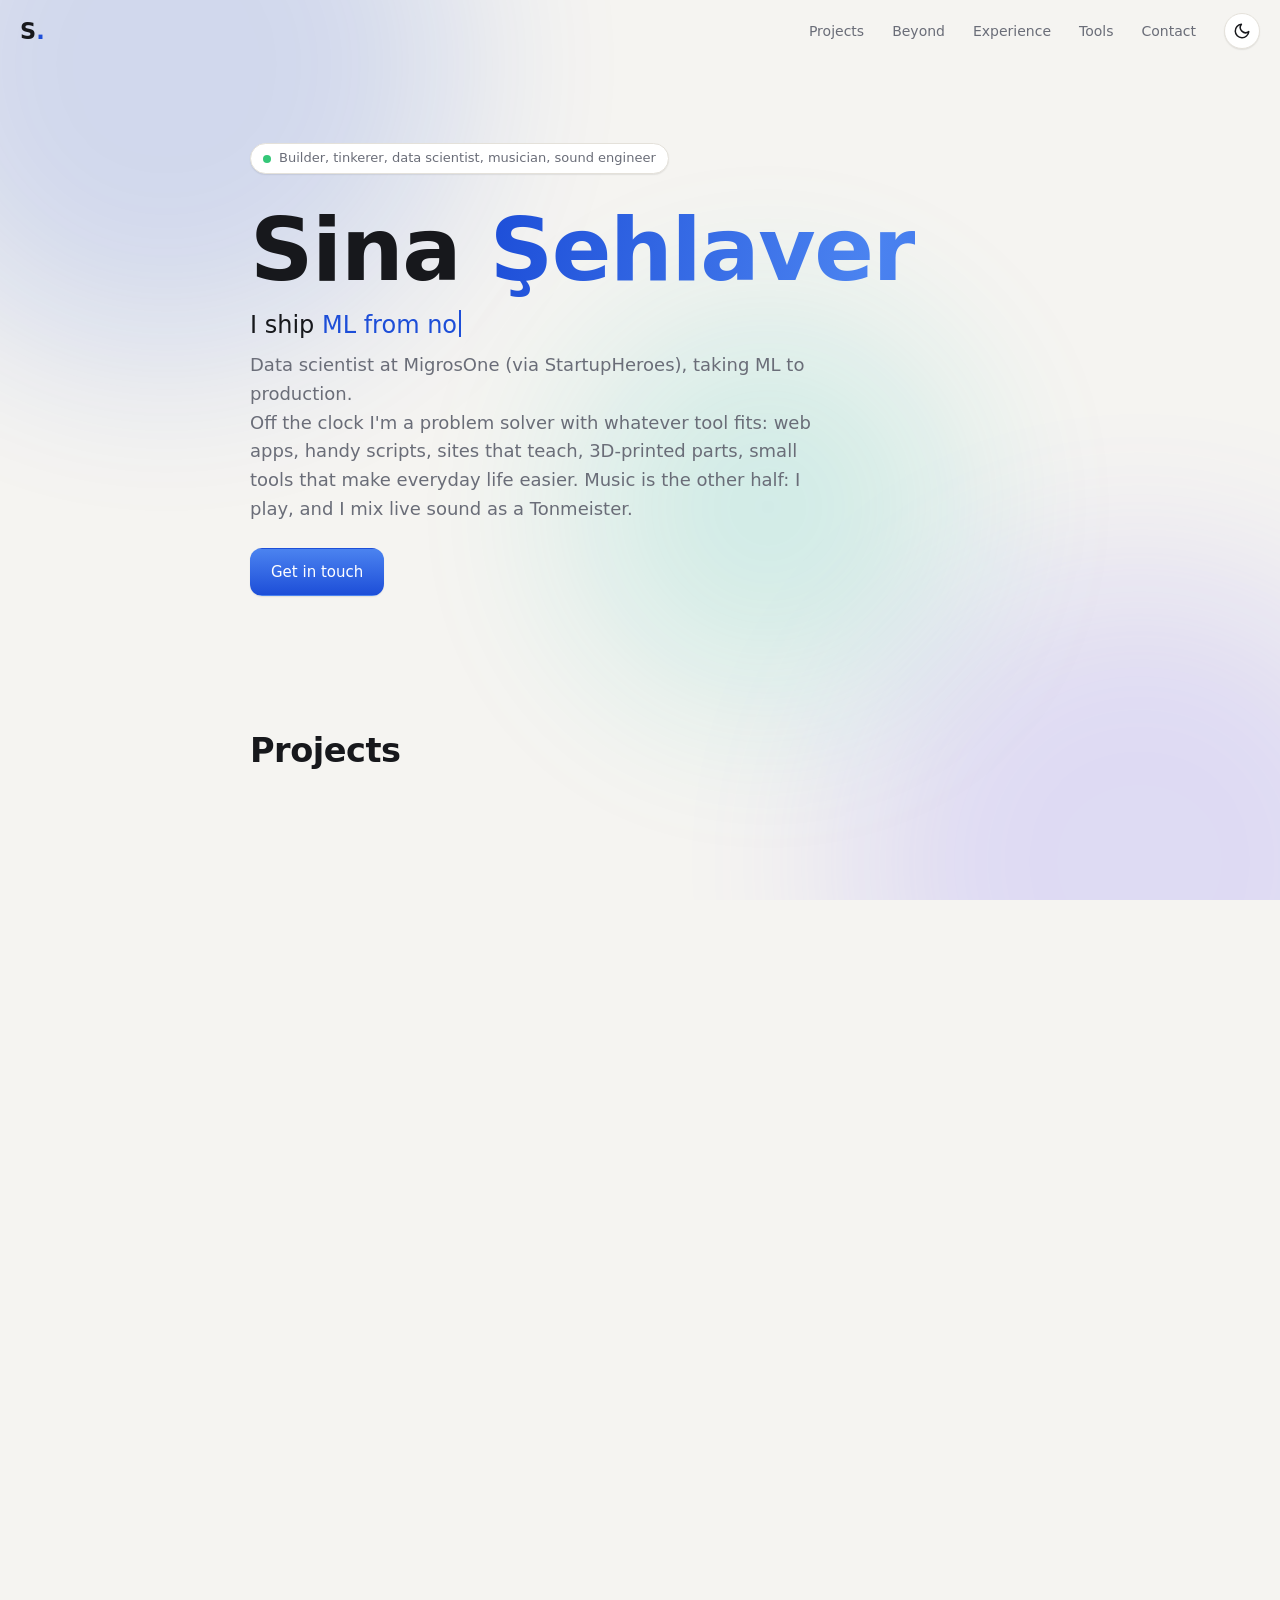
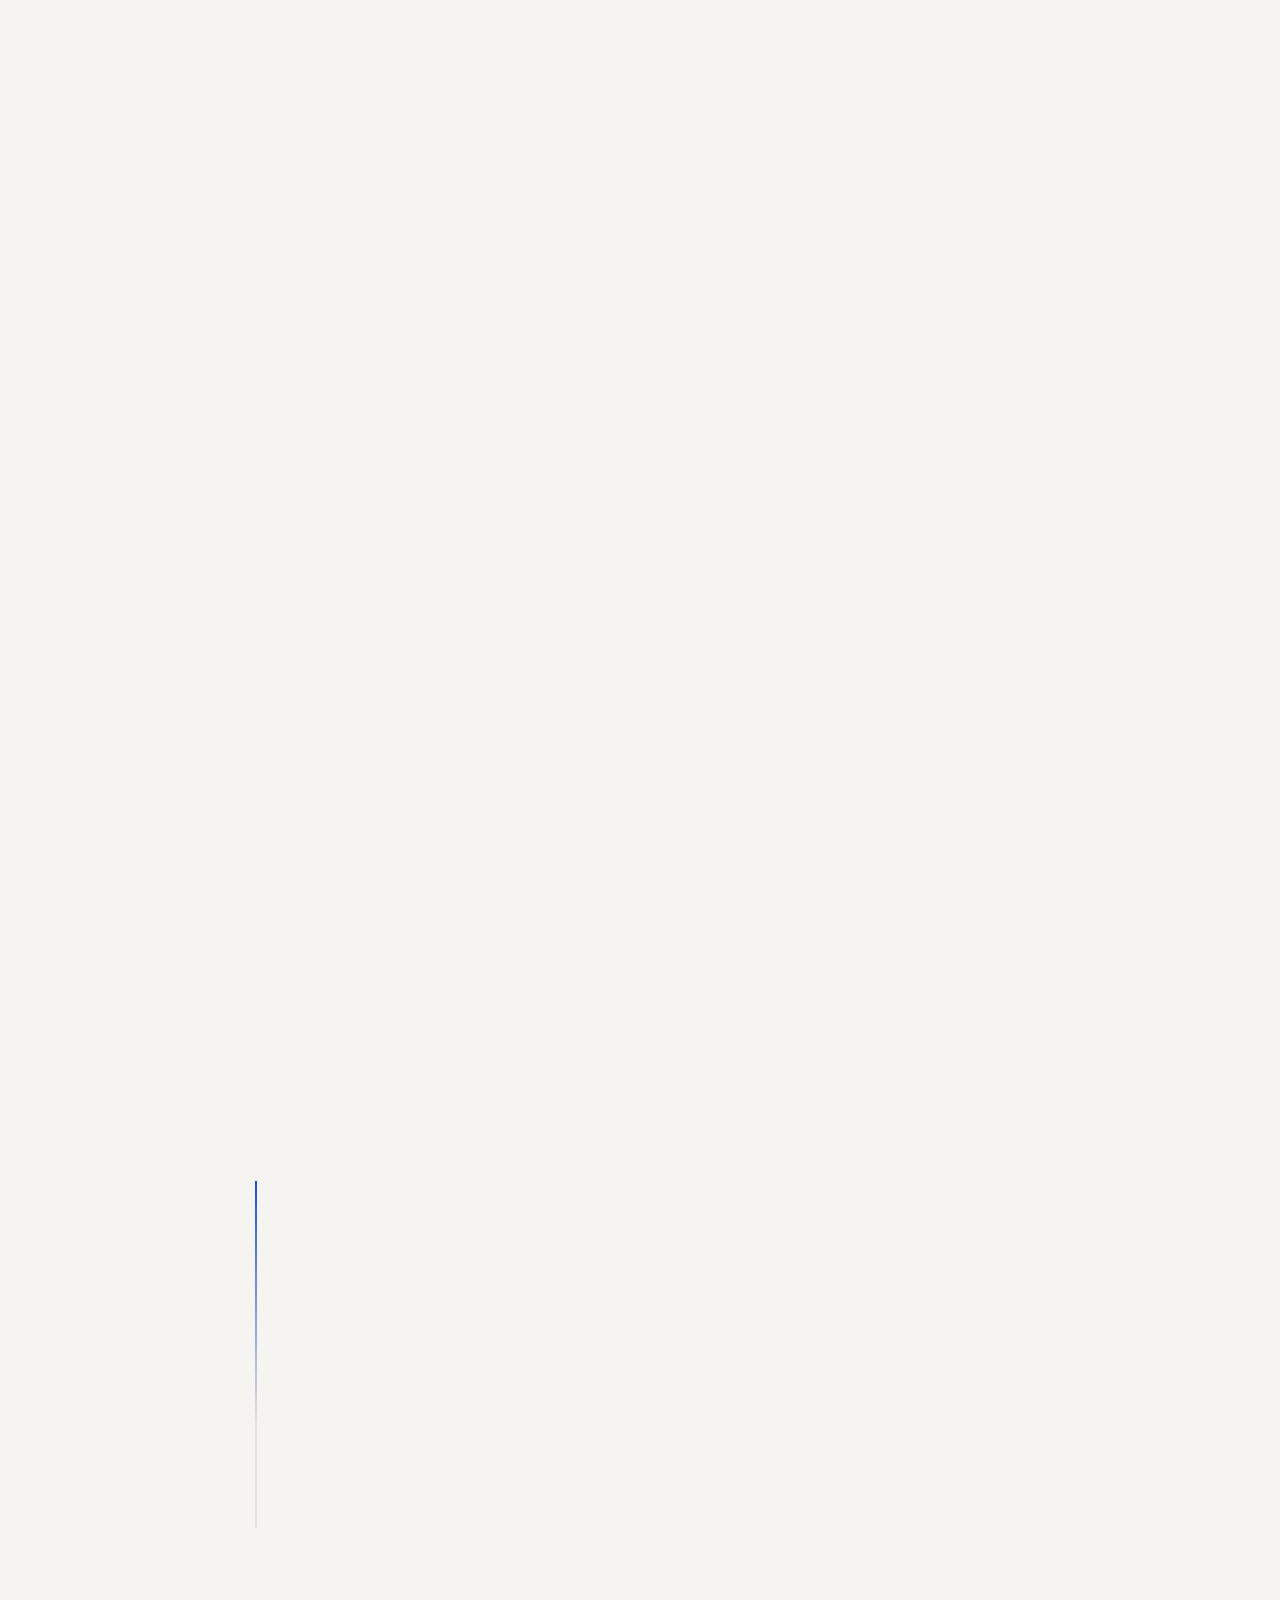
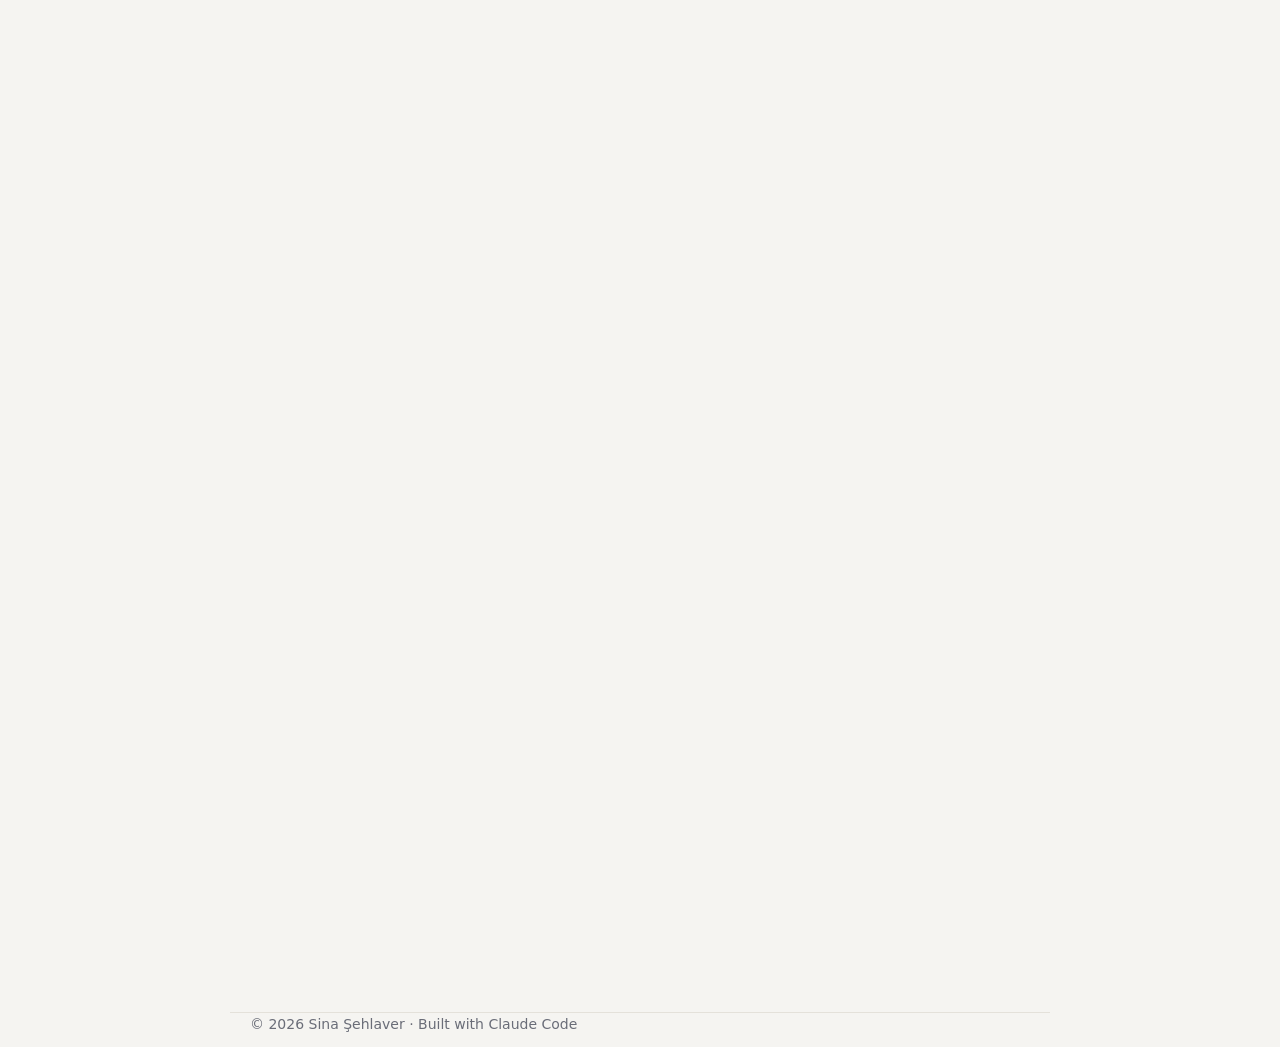
==== commit f330eea8: "Publish: site" ====
--- a/index.html
+++ b/index.html
@@ -32,7 +32,7 @@
 <header class="hero wrap" id="top"><p class="eyebrow reveal in"><span class="pulse"></span> Builder, tinkerer, data scientist, musician, sound engineer</p><h1 class="reveal in">Sina <span class="grad">Şehlaver</span></h1><p class="role reveal in"><span class="pre">I ship </span><span class="typed" data-words="ML from notebook to production|repetitive chores into handy scripts|hard ideas into sites that teach|music, on and off stage|problems with whatever tool fits|what's needed" data-prefixes="I ship|I automate|I turn|I play|I solve|I do">ML from notebook to production</span><span class="caret"></span></p><p class="lead reveal in">Data scientist at MigrosOne (via StartupHeroes), taking ML to production.<br>Off the clock I'm a problem solver with whatever tool fits: web apps, handy scripts, sites that teach, 3D-printed parts, small tools that make everyday life easier. Music is the other half: I play, and I mix live sound as a Tonmeister.</p><div class="cta reveal in"><a class="btn primary" href="#contact">Get in touch</a></div><dl class="stats reveal in"></dl></header>
 
 <main class="wrap">
-<section id="projects"><h2 class="reveal in">Projects</h2><div class="grid projects-grid"><a class="card link reveal project has-thumb in" href="https://github.com/sinasehlaver/claude-pm-board" rel="noopener"><img class="thumb" src="img/project-claude-pm-board.png" alt="The claude-pm-board project list: colourful project cards with short descriptors, next steps, open-task counts and Start buttons." loading="lazy" width="640" height="360" decoding="async"><h3>claude-pm-board <span class="arrow">↗</span></h3><p>A local board for running Claude Code across many projects, kept in plain Markdown files that you and your agents both read and write.</p></a><a class="card link reveal project has-thumb in" href="https://github.com/sinasehlaver/company_ticket" rel="noopener"><img class="thumb" src="img/project-company-ticket.png" alt="Ticket sales page for a musical: three show-day tabs, seat-count cards and a colour-tiered seat map with sold seats in crimson." loading="lazy" width="640" height="360" decoding="async"><h3>company_ticket <span class="arrow">↗</span></h3><p>Seat-map ticket sales for the ODTÜ Company musicals: sellers hold and sell seats live from a phone, with roles, per-show reports and backups.</p></a><div class="card reveal project has-thumb in"><img class="thumb" src="img/project-pergel.png" alt="Three overlapping circles on a square canvas with two of their regions inked in coral, beside the layer and canvas panels." loading="lazy" width="640" height="360" decoding="async"><h3>pergel</h3><p>Draft a logo with a compass: swing circles, ink the regions where they overlap, and export a clean true-arc SVG. Runs in the browser, nothing leaves your machine.</p><div class="cta"><a class="btn small" href="https://github.com/sinasehlaver/pergel" rel="noopener">Repo ↗</a><a class="btn small primary" href="https://pergel.onrender.com/" rel="noopener">Try it live ↗</a></div></div><div class="card reveal project has-thumb in"><img class="thumb" src="img/project-way-of-life.png" alt="Pixel-art street with eight neighbours, five value meters and the first level of the game" loading="lazy" width="640" height="360" decoding="async"><h3>Way of Life: Rule a Neighbourhood</h3><p>A pixel-art game: set the rules of a small Turkish neighbourhood and hear its eight residents react. 12 categories, 36 levels.</p><div class="cta"><a class="btn small primary" href="https://sinasehlaver.github.io/apps/way-of-life/" rel="noopener">To the site ↗</a></div></div><div class="card reveal project has-thumb in"><img class="thumb" src="img/project-how-computers-work.png" alt="A four-instruction program adding two numbers in registers, beside the chapter list from Lamp to Claude Code" loading="lazy" width="640" height="360" decoding="async"><h3>How Computers Work</h3><p>An interactive Turkish/English explainer of how a computer works, built up from a battery and a lamp to a processor and a game.</p><div class="cta"><a class="btn small primary" href="https://sinasehlaver.github.io/apps/how-computers-work/" rel="noopener">To the site ↗</a></div></div></div></section>
+<section id="projects"><h2 class="reveal in">Projects</h2><div class="grid projects-grid"><div class="card reveal project has-thumb in"><img class="thumb" src="img/project-claude-pm-board.png" alt="The claude-pm-board project list: colourful project cards with short descriptors, next steps, open-task counts and Start buttons." loading="lazy" width="640" height="360" decoding="async"><h3>claude-pm-board</h3><p>A local board for running Claude Code across many projects, kept in plain Markdown files that you and your agents both read and write.</p><div class="cta"><a class="btn small" href="https://github.com/sinasehlaver/claude-pm-board" rel="noopener">Repo ↗</a><a class="btn small primary" href="https://sinasehlaver.github.io/demos/claude-pm-board/" rel="noopener">Try the demo ↗</a></div></div><div class="card reveal project has-thumb in"><img class="thumb" src="img/project-company-ticket.png" alt="Ticket sales page for a musical: three show-day tabs, seat-count cards and a colour-tiered seat map with sold seats in crimson." loading="lazy" width="640" height="360" decoding="async"><h3>company_ticket</h3><p>Seat-map ticket sales for the ODTÜ Company musicals: sellers hold and sell seats live from a phone, with roles, per-show reports and backups.</p><div class="cta"><a class="btn small" href="https://github.com/sinasehlaver/company_ticket" rel="noopener">Repo ↗</a><a class="btn small primary" href="https://sinasehlaver.github.io/demos/company_ticket/" rel="noopener">Try the demo ↗</a></div></div><div class="card reveal project has-thumb in"><img class="thumb" src="img/project-pergel.png" alt="Three overlapping circles on a square canvas with two of their regions inked in coral, beside the layer and canvas panels." loading="lazy" width="640" height="360" decoding="async"><h3>pergel</h3><p>Draft a logo with a compass: swing circles, ink the regions where they overlap, and export a clean true-arc SVG. Runs in the browser, nothing leaves your machine.</p><div class="cta"><a class="btn small" href="https://github.com/sinasehlaver/pergel" rel="noopener">Repo ↗</a><a class="btn small primary" href="https://pergel.onrender.com/" rel="noopener">Try it live ↗</a></div></div><div class="card reveal project has-thumb in"><img class="thumb" src="img/project-way-of-life.png" alt="Pixel-art street with eight neighbours, five value meters and the first level of the game" loading="lazy" width="640" height="360" decoding="async"><h3>Way of Life: Rule a Neighbourhood</h3><p>A pixel-art game: set the rules of a small Turkish neighbourhood and hear its eight residents react. 12 categories, 36 levels.</p><div class="cta"><a class="btn small primary" href="https://sinasehlaver.github.io/apps/way-of-life/" rel="noopener">To the site ↗</a></div></div><div class="card reveal project has-thumb in"><img class="thumb" src="img/project-how-computers-work.png" alt="A four-instruction program adding two numbers in registers, beside the chapter list from Lamp to Claude Code" loading="lazy" width="640" height="360" decoding="async"><h3>How Computers Work</h3><p>An interactive Turkish/English explainer of how a computer works, built up from a battery and a lamp to a processor and a game.</p><div class="cta"><a class="btn small primary" href="https://sinasehlaver.github.io/apps/how-computers-work/" rel="noopener">To the site ↗</a></div></div></div></section>
 <section id="beyond"><h2 class="reveal in">Beyond work</h2><div class="grid"><div class="card reveal kind-text wide has-thumb in"><img class="thumb" src="img/beyond-claude-code.png" alt="Illustration of a terminal window with a prompt and code lines, linked to a network of agent nodes" loading="lazy" width="640" height="360" decoding="async"><h3>Building with Claude Code</h3><p>I use Claude Code to build whatever makes my life easier: an app that draws consistent, custom-styled charts and tables for my presentations, a notes and to-do app, a personal widget desktop, a Telegram assistant for my Mac, a ticketing site for university musicals. I run it like a small team: my own board hands backlog items to parallel agents, every project keeps its own rules and memory so nothing is explained twice, and nothing ships until its tests and browser checks pass.</p></div><div class="card reveal kind-music has-thumb in"><img class="thumb" src="img/beyond-live-sound.png" alt="Illustration of a mixing console with faders and a waveform" loading="lazy" width="640" height="360" decoding="async"><h3>Tonmeister &amp; live sound</h3><p>Since 2014 I've mixed and recorded orchestras, musical shows and bands as a freelancer. Away from the console I tinker with Raspberry Pi, Arduino and 3D printers.</p><a class="btn small" href="https://www.instagram.com/sinasehlaver/" rel="noopener">Follow on Instagram ↗</a></div><div class="card reveal kind-video has-thumb in"><img class="thumb" src="img/beyond-productions.png" alt="Illustration of a clapperboard linked to a calendar and a network of people" loading="lazy" width="640" height="360" decoding="async"><h3>Productions &amp; events</h3><p>I make music videos and run productions with crews of musicians, camera and sound people, and I organise events from the first call to the last cable. I'm the get-it-done person: if something's needed, I either do it or know who can. A wide network across music, theatre and tech makes that easy.</p></div><div class="card reveal kind-music has-thumb in"><img class="thumb" src="img/beyond-musicals.png" alt="Illustration of a stage with curtains, a spotlight and notes on a staff" loading="lazy" width="640" height="360" decoding="async"><h3>Musicals</h3><p>Conducted a 16-piece orchestra for Big Fish (2022-23), music-directed Once (2019-20), Addams Family and Urinetown (2014-16), plus two self-written musicals.</p><button class="embed-facade embed-youtube embed-video" type="button" data-embed-src="https://www.youtube-nocookie.com/embed/jB49wYjSNk0" data-embed-provider="youtube" aria-label="Play YouTube video"><span class="embed-play">▶</span><span class="embed-label">Loading YouTube…</span><small class="embed-note">Loads content from youtube-nocookie.com</small></button></div><div class="card reveal kind-video has-thumb in"><img class="thumb" src="img/beyond-covers.png" alt="Illustration of a video player with a play button and audio bars" loading="lazy" width="640" height="360" decoding="async"><h3>YouTube covers</h3><p>Covers and music videos live on my YouTube channel.</p><a class="btn small" href="https://www.youtube.com/@sinasehlaver8714" rel="noopener">My YouTube channel ↗</a><button class="embed-facade embed-youtube embed-video" type="button" data-embed-src="https://www.youtube-nocookie.com/embed/izEKsTqRTFw" data-embed-provider="youtube" aria-label="Play YouTube video"><span class="embed-play">▶</span><span class="embed-label">Loading YouTube…</span><small class="embed-note">Loads content from youtube-nocookie.com</small></button></div><div class="card reveal kind-band has-thumb in"><img class="thumb" src="img/beyond-bands.png" alt="Illustration of two stage speakers and an amp level meter" loading="lazy" width="640" height="360" decoding="async"><h3>Bazen Müzik</h3><p>2000s Turkish rock cover band.</p><a class="btn small" href="https://www.instagram.com/bazen.muzik/" rel="noopener">BAZEN on Instagram ↗</a><button class="embed-facade embed-instagram embed-post" type="button" data-embed-src="https://www.instagram.com/p/DGiIa8LovE5/embed/" data-embed-provider="instagram" aria-label="Play Instagram post"><span class="embed-play">▶</span><span class="embed-label">Loading Instagram…</span><small class="embed-note">Loads content from instagram.com</small></button></div><div class="card reveal kind-band has-thumb in"><img class="thumb" src="img/beyond-bands.png" alt="Illustration of two stage speakers and an amp level meter" loading="lazy" width="640" height="360" decoding="async"><h3>Ekşi Değil Eksi</h3><p>Turkish English, up-tempo disco funk cover band. Also produce cover videos.</p><a class="btn small" href="https://www.instagram.com/eksidegileksi/" rel="noopener">Ekşi Değil Eksi on Instagram ↗</a><button class="embed-facade embed-instagram embed-post" type="button" data-embed-src="https://www.instagram.com/p/DbG65S6M7_v/embed/" data-embed-provider="instagram" aria-label="Play Instagram post"><span class="embed-play">▶</span><span class="embed-label">Loading Instagram…</span><small class="embed-note">Loads content from instagram.com</small></button></div></div></section>
 <section id="experience"><h2 class="reveal in">Experience</h2><ol class="timeline compact"><li class="reveal in"><div class="row"><h3>Data Scientist · MigrosOne</h3><time>Mar 2021 – Present</time></div><p class="sub">Remote · via StartupHeroes</p><details class="more"><summary>Details</summary><ul><li>Build, deploy and maintain machine-learning models in production on AWS.</li><li>Work across recommendation, forecasting and LLM-agent projects, end to end.</li></ul></details></li><li class="reveal in"><div class="row"><h3>Graduate Researcher · HistoCan</h3><time>Mar 2021 – Aug 2024</time></div><p class="sub">Ankara, Turkey</p><details class="more"><summary>Details</summary><ul><li>Deep-learning segmentation and grading of cancerous tissue in histopathology slides; ran the AWS setup for datasets and distributed training.</li></ul></details></li><li class="reveal in"><div class="row"><h3>Undergraduate Researcher · KOVAN Lab, METU</h3><time>Sep 2019 – Jun 2020</time></div><details class="more"><summary>Details</summary><ul><li>UR5 cobot motion-planning integration for the TÜBİTAK-funded Apprentice Project.</li></ul></details></li><li class="reveal in"><div class="row"><h3>Intern · Vodafone GmbH</h3><time>Jun – Dec 2018</time></div><details class="more"><summary>Details</summary><ul><li>Smart Delivery prototype for 5G logistics in the Vodafone Innovation Park, Düsseldorf.</li></ul></details></li><li class="reveal in"><div class="row"><h3>Intern · Arçelik</h3><time>Jul – Sep 2017</time></div><details class="more"><summary>Details</summary><ul><li>CI for a Ruby on Rails BI tool; automated AWS deployment tests.</li></ul></details></li></ol><h3 class="edu-h reveal in">Education</h3><ul class="edu-list"><li class="reveal in"><h4>MSc Computer Engineering</h4><p class="sub">METU · 2021–2024 · cGPA 3.80</p><p class="edu-text">Thesis: detecting cancer tissue grade from histopathology images with deep learning.</p></li><li class="reveal in"><h4>BSc Computer Engineering</h4><p class="sub">METU · 2014–2020 · cGPA 3.29</p><p class="edu-text">Graduation project: GLaTeX, a LaTeX editor inside Google Docs.</p></li></ul></section>
 <section id="skills"><h2 class="reveal in">Tools</h2><div class="chips reveal in"><b>ML / Data</b><span>PyTorch</span><span>RecBole</span><span>XGBoost</span><span>scikit-learn</span><span>PySpark</span><span>Pandas</span><span>LangGraph</span><span>LangChain</span></div><div class="chips reveal in"><b>Platform</b><span>AWS SageMaker</span><span>BigQuery</span><span>Airflow</span><span>Firebase</span><span>Next.js</span></div><div class="chips reveal in"><b>Hardware</b><span>Raspberry Pi</span><span>Arduino</span><span>E-ink displays</span><span>3D printing</span></div></section>
@@ -72,4 +72,5 @@
 
 
 
+
 </body></html>
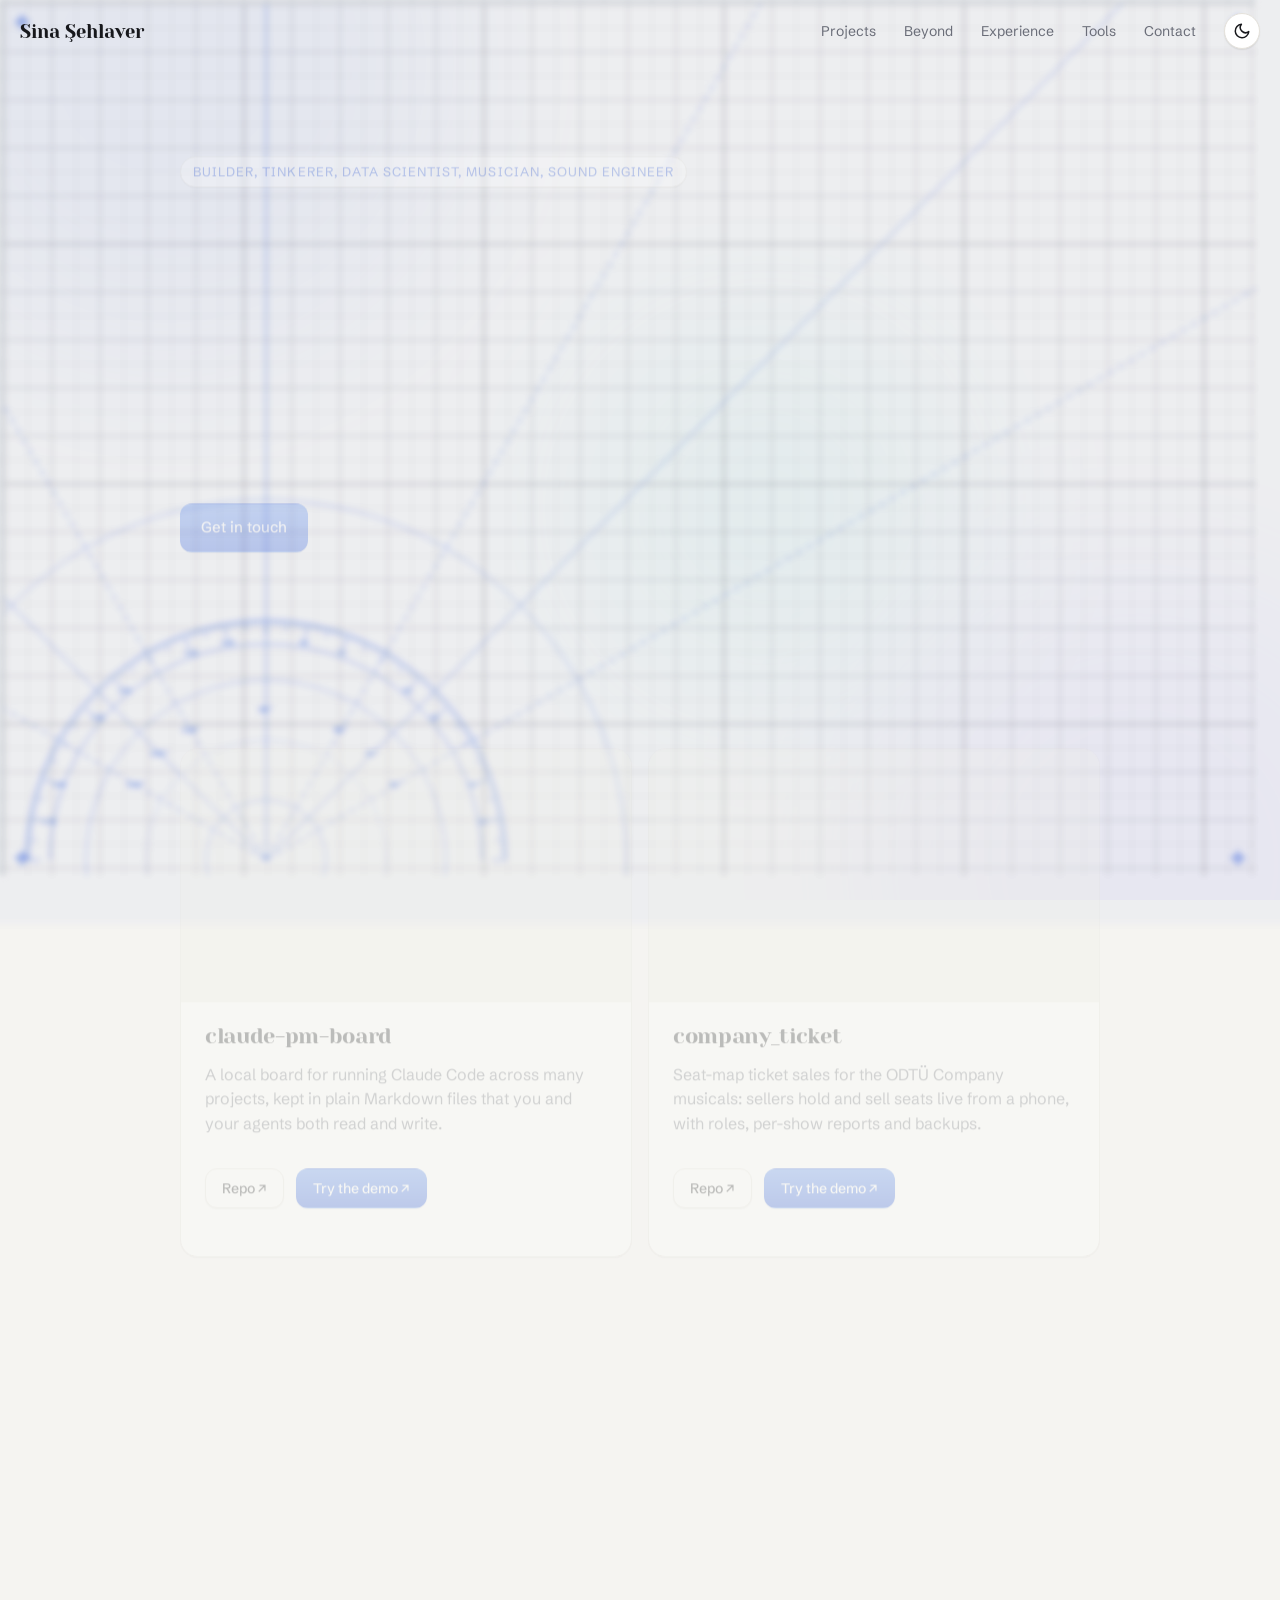
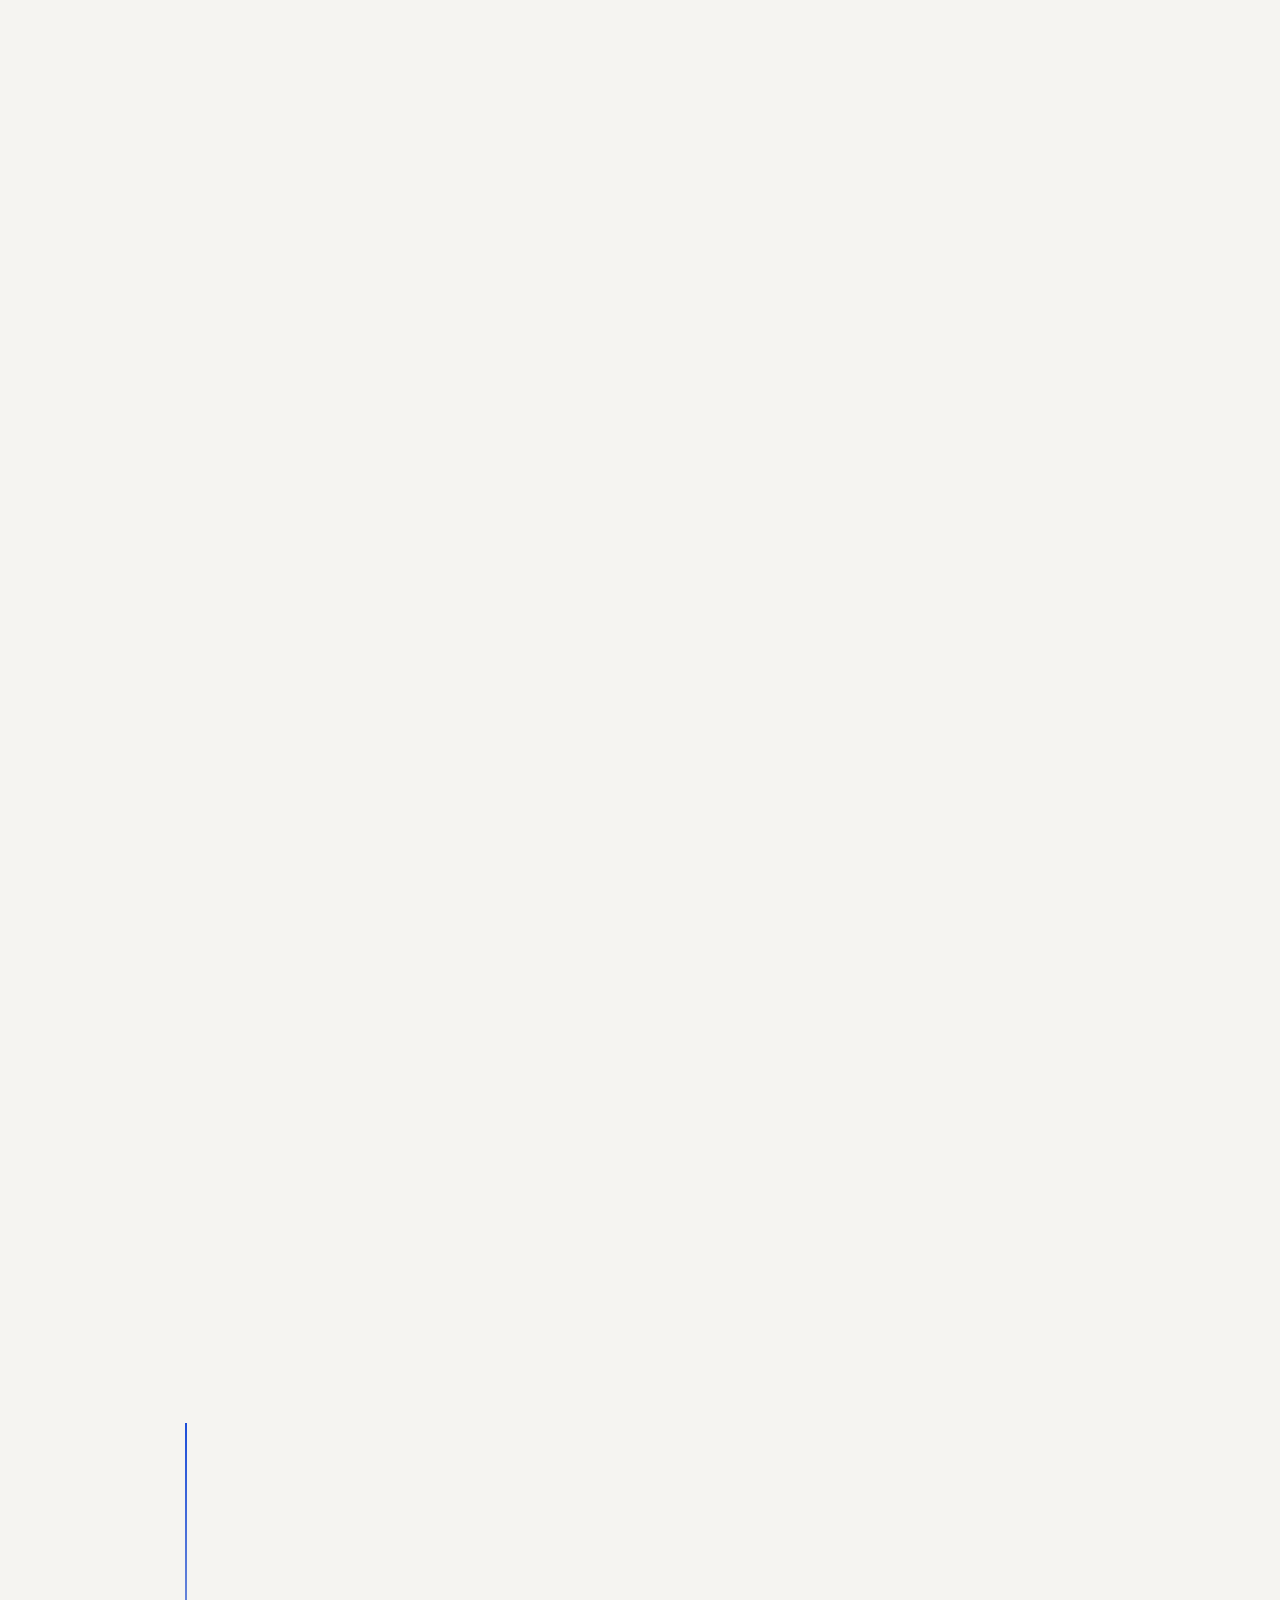
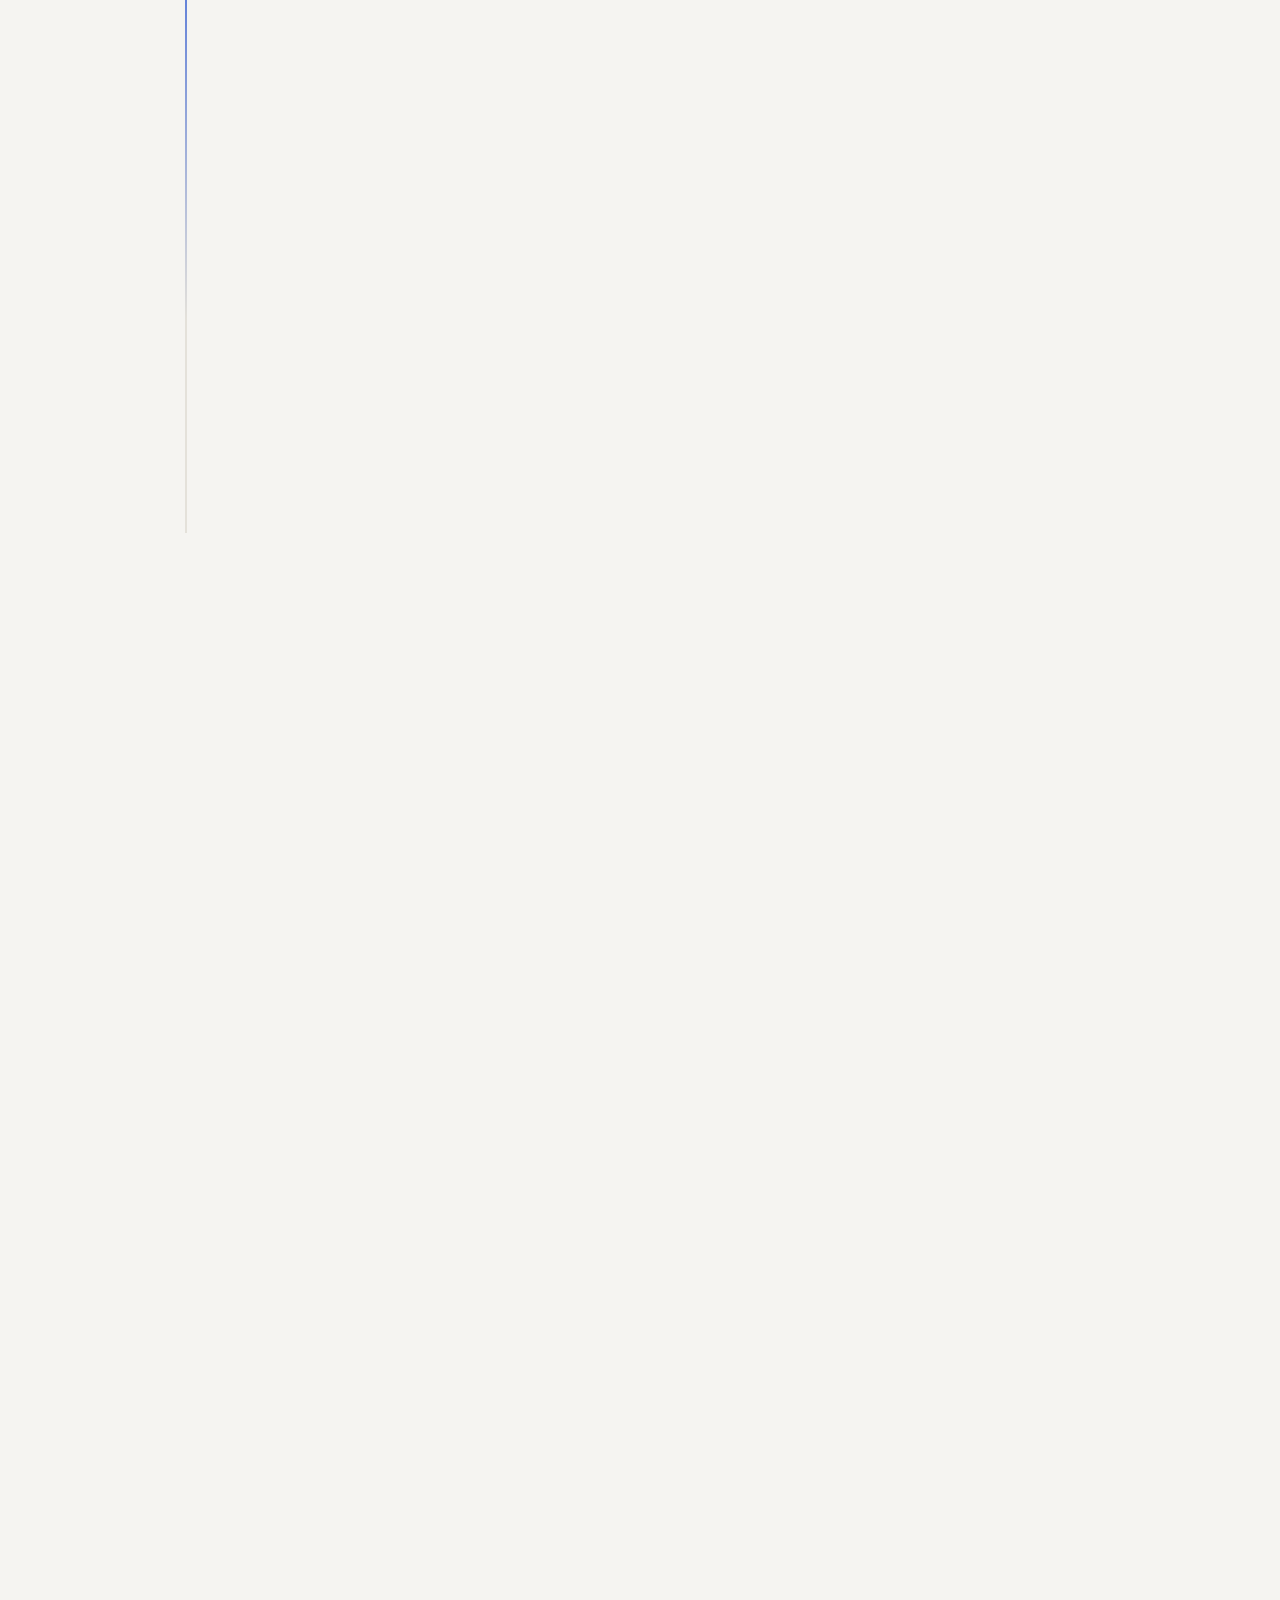
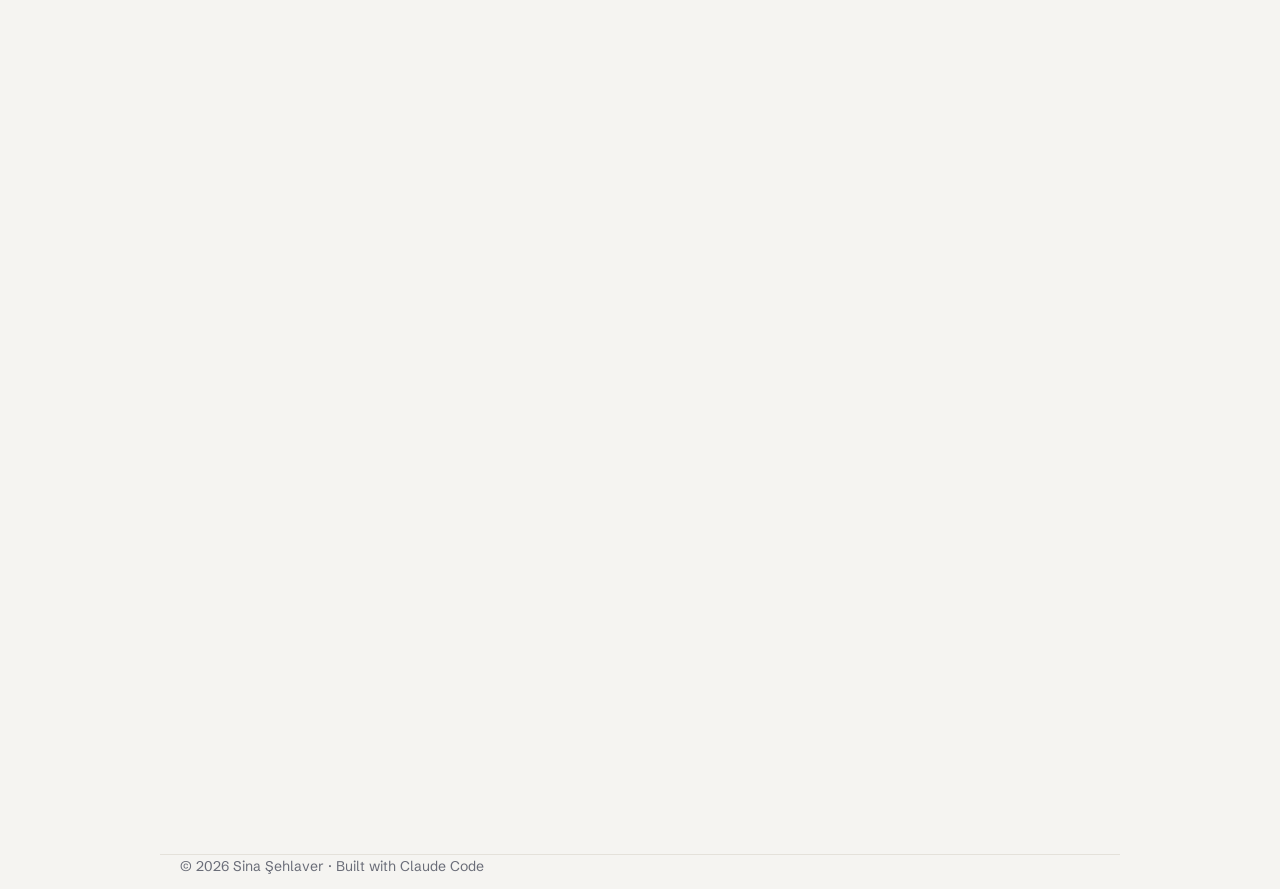
==== commit ab6f5ec0: "Publish: site" ====
--- a/index.html
+++ b/index.html
@@ -1,20 +1,20 @@
 <!doctype html>
-<html lang="en" data-theme="dark" data-accent="blue"><head>
+<html lang="en" data-theme="dark" data-accent="blue" data-fd="yeseva-one" data-ft="schibsted-grotesk" data-mat="tinted" data-mat-aura="behind" style=""><head>
 <meta charset="utf-8">
 <meta name="viewport" content="width=device-width,initial-scale=1">
 <title>Sina Şehlaver — Data Scientist / Musician</title>
 <meta name="description" content="Data Scientist with 5+ years across the ML lifecycle: recommendation systems, demand forecasting, medical imaging.">
 <meta name="theme-color" content="#0d0e12">
-<meta http-equiv="Content-Security-Policy" content="default-src 'none'; style-src 'self'; script-src 'self'; img-src 'self' data:; frame-src https://www.youtube-nocookie.com https://www.instagram.com; base-uri 'none'; form-action 'none'">
-<link rel="stylesheet" href="style.css">
+<meta http-equiv="Content-Security-Policy" content="default-src 'none'; style-src 'self'; font-src 'self'; script-src 'self'; img-src 'self' data:; frame-src https://www.youtube-nocookie.com https://www.instagram.com; base-uri 'none'; form-action 'none'">
+<link rel="stylesheet" href="fonts/fonts.css"><link rel="stylesheet" href="style.css"><link rel="stylesheet" href="mat.css">
 <script src="theme.js"></script>
 </head>
-<body>
+<body><div class="mat" aria-hidden="true"></div>
 <div class="aurora" aria-hidden="true"><i></i><i></i><i></i></div>
 <div class="progress" aria-hidden="true"></div>
 
 <nav class="nav" aria-label="Primary">
-  <a class="logo" href="#top" aria-label="Sina Şehlaver">S<span>.</span></a>
+  <a class="logo" href="#top">Sina Şehlaver</a>
   <div class="nav-links">
     <a href="#projects" data-en="Projects">Projects</a>
     <a href="#beyond" data-en="Beyond">Beyond</a>
@@ -32,9 +32,9 @@
 <header class="hero wrap" id="top"><p class="eyebrow reveal in"><span class="pulse"></span> Builder, tinkerer, data scientist, musician, sound engineer</p><h1 class="reveal in">Sina <span class="grad">Şehlaver</span></h1><p class="role reveal in"><span class="pre">I ship </span><span class="typed" data-words="ML from notebook to production|repetitive chores into handy scripts|hard ideas into sites that teach|music, on and off stage|problems with whatever tool fits|what's needed" data-prefixes="I ship|I automate|I turn|I play|I solve|I do">ML from notebook to production</span><span class="caret"></span></p><p class="lead reveal in">Data scientist at MigrosOne (via StartupHeroes), taking ML to production.<br>Off the clock I'm a problem solver with whatever tool fits: web apps, handy scripts, sites that teach, 3D-printed parts, small tools that make everyday life easier. Music is the other half: I play, and I mix live sound as a Tonmeister.</p><div class="cta reveal in"><a class="btn primary" href="#contact">Get in touch</a></div><dl class="stats reveal in"></dl></header>
 
 <main class="wrap">
-<section id="projects"><h2 class="reveal in">Projects</h2><div class="grid projects-grid"><div class="card reveal project has-thumb in"><img class="thumb" src="img/project-claude-pm-board.png" alt="The claude-pm-board project list: colourful project cards with short descriptors, next steps, open-task counts and Start buttons." loading="lazy" width="640" height="360" decoding="async"><h3>claude-pm-board</h3><p>A local board for running Claude Code across many projects, kept in plain Markdown files that you and your agents both read and write.</p><div class="cta"><a class="btn small" href="https://github.com/sinasehlaver/claude-pm-board" rel="noopener">Repo ↗</a><a class="btn small primary" href="https://sinasehlaver.github.io/demos/claude-pm-board/" rel="noopener">Try the demo ↗</a></div></div><div class="card reveal project has-thumb in"><img class="thumb" src="img/project-company-ticket.png" alt="Ticket sales page for a musical: three show-day tabs, seat-count cards and a colour-tiered seat map with sold seats in crimson." loading="lazy" width="640" height="360" decoding="async"><h3>company_ticket</h3><p>Seat-map ticket sales for the ODTÜ Company musicals: sellers hold and sell seats live from a phone, with roles, per-show reports and backups.</p><div class="cta"><a class="btn small" href="https://github.com/sinasehlaver/company_ticket" rel="noopener">Repo ↗</a><a class="btn small primary" href="https://sinasehlaver.github.io/demos/company_ticket/" rel="noopener">Try the demo ↗</a></div></div><div class="card reveal project has-thumb in"><img class="thumb" src="img/project-pergel.png" alt="Three overlapping circles on a square canvas with two of their regions inked in coral, beside the layer and canvas panels." loading="lazy" width="640" height="360" decoding="async"><h3>pergel</h3><p>Draft a logo with a compass: swing circles, ink the regions where they overlap, and export a clean true-arc SVG. Runs in the browser, nothing leaves your machine.</p><div class="cta"><a class="btn small" href="https://github.com/sinasehlaver/pergel" rel="noopener">Repo ↗</a><a class="btn small primary" href="https://pergel.onrender.com/" rel="noopener">Try it live ↗</a></div></div><div class="card reveal project has-thumb in"><img class="thumb" src="img/project-way-of-life.png" alt="Pixel-art street with eight neighbours, five value meters and the first level of the game" loading="lazy" width="640" height="360" decoding="async"><h3>Way of Life: Rule a Neighbourhood</h3><p>A pixel-art game: set the rules of a small Turkish neighbourhood and hear its eight residents react. 12 categories, 36 levels.</p><div class="cta"><a class="btn small primary" href="https://sinasehlaver.github.io/apps/way-of-life/" rel="noopener">To the site ↗</a></div></div><div class="card reveal project has-thumb in"><img class="thumb" src="img/project-how-computers-work.png" alt="A four-instruction program adding two numbers in registers, beside the chapter list from Lamp to Claude Code" loading="lazy" width="640" height="360" decoding="async"><h3>How Computers Work</h3><p>An interactive Turkish/English explainer of how a computer works, built up from a battery and a lamp to a processor and a game.</p><div class="cta"><a class="btn small primary" href="https://sinasehlaver.github.io/apps/how-computers-work/" rel="noopener">To the site ↗</a></div></div></div></section>
-<section id="beyond"><h2 class="reveal in">Beyond work</h2><div class="grid"><div class="card reveal kind-text wide has-thumb in"><img class="thumb" src="img/beyond-claude-code.png" alt="Illustration of a terminal window with a prompt and code lines, linked to a network of agent nodes" loading="lazy" width="640" height="360" decoding="async"><h3>Building with Claude Code</h3><p>I use Claude Code to build whatever makes my life easier: an app that draws consistent, custom-styled charts and tables for my presentations, a notes and to-do app, a personal widget desktop, a Telegram assistant for my Mac, a ticketing site for university musicals. I run it like a small team: my own board hands backlog items to parallel agents, every project keeps its own rules and memory so nothing is explained twice, and nothing ships until its tests and browser checks pass.</p></div><div class="card reveal kind-music has-thumb in"><img class="thumb" src="img/beyond-live-sound.png" alt="Illustration of a mixing console with faders and a waveform" loading="lazy" width="640" height="360" decoding="async"><h3>Tonmeister &amp; live sound</h3><p>Since 2014 I've mixed and recorded orchestras, musical shows and bands as a freelancer. Away from the console I tinker with Raspberry Pi, Arduino and 3D printers.</p><a class="btn small" href="https://www.instagram.com/sinasehlaver/" rel="noopener">Follow on Instagram ↗</a></div><div class="card reveal kind-video has-thumb in"><img class="thumb" src="img/beyond-productions.png" alt="Illustration of a clapperboard linked to a calendar and a network of people" loading="lazy" width="640" height="360" decoding="async"><h3>Productions &amp; events</h3><p>I make music videos and run productions with crews of musicians, camera and sound people, and I organise events from the first call to the last cable. I'm the get-it-done person: if something's needed, I either do it or know who can. A wide network across music, theatre and tech makes that easy.</p></div><div class="card reveal kind-music has-thumb in"><img class="thumb" src="img/beyond-musicals.png" alt="Illustration of a stage with curtains, a spotlight and notes on a staff" loading="lazy" width="640" height="360" decoding="async"><h3>Musicals</h3><p>Conducted a 16-piece orchestra for Big Fish (2022-23), music-directed Once (2019-20), Addams Family and Urinetown (2014-16), plus two self-written musicals.</p><button class="embed-facade embed-youtube embed-video" type="button" data-embed-src="https://www.youtube-nocookie.com/embed/jB49wYjSNk0" data-embed-provider="youtube" aria-label="Play YouTube video"><span class="embed-play">▶</span><span class="embed-label">Loading YouTube…</span><small class="embed-note">Loads content from youtube-nocookie.com</small></button></div><div class="card reveal kind-video has-thumb in"><img class="thumb" src="img/beyond-covers.png" alt="Illustration of a video player with a play button and audio bars" loading="lazy" width="640" height="360" decoding="async"><h3>YouTube covers</h3><p>Covers and music videos live on my YouTube channel.</p><a class="btn small" href="https://www.youtube.com/@sinasehlaver8714" rel="noopener">My YouTube channel ↗</a><button class="embed-facade embed-youtube embed-video" type="button" data-embed-src="https://www.youtube-nocookie.com/embed/izEKsTqRTFw" data-embed-provider="youtube" aria-label="Play YouTube video"><span class="embed-play">▶</span><span class="embed-label">Loading YouTube…</span><small class="embed-note">Loads content from youtube-nocookie.com</small></button></div><div class="card reveal kind-band has-thumb in"><img class="thumb" src="img/beyond-bands.png" alt="Illustration of two stage speakers and an amp level meter" loading="lazy" width="640" height="360" decoding="async"><h3>Bazen Müzik</h3><p>2000s Turkish rock cover band.</p><a class="btn small" href="https://www.instagram.com/bazen.muzik/" rel="noopener">BAZEN on Instagram ↗</a><button class="embed-facade embed-instagram embed-post" type="button" data-embed-src="https://www.instagram.com/p/DGiIa8LovE5/embed/" data-embed-provider="instagram" aria-label="Play Instagram post"><span class="embed-play">▶</span><span class="embed-label">Loading Instagram…</span><small class="embed-note">Loads content from instagram.com</small></button></div><div class="card reveal kind-band has-thumb in"><img class="thumb" src="img/beyond-bands.png" alt="Illustration of two stage speakers and an amp level meter" loading="lazy" width="640" height="360" decoding="async"><h3>Ekşi Değil Eksi</h3><p>Turkish English, up-tempo disco funk cover band. Also produce cover videos.</p><a class="btn small" href="https://www.instagram.com/eksidegileksi/" rel="noopener">Ekşi Değil Eksi on Instagram ↗</a><button class="embed-facade embed-instagram embed-post" type="button" data-embed-src="https://www.instagram.com/p/DbG65S6M7_v/embed/" data-embed-provider="instagram" aria-label="Play Instagram post"><span class="embed-play">▶</span><span class="embed-label">Loading Instagram…</span><small class="embed-note">Loads content from instagram.com</small></button></div></div></section>
-<section id="experience"><h2 class="reveal in">Experience</h2><ol class="timeline compact"><li class="reveal in"><div class="row"><h3>Data Scientist · MigrosOne</h3><time>Mar 2021 – Present</time></div><p class="sub">Remote · via StartupHeroes</p><details class="more"><summary>Details</summary><ul><li>Build, deploy and maintain machine-learning models in production on AWS.</li><li>Work across recommendation, forecasting and LLM-agent projects, end to end.</li></ul></details></li><li class="reveal in"><div class="row"><h3>Graduate Researcher · HistoCan</h3><time>Mar 2021 – Aug 2024</time></div><p class="sub">Ankara, Turkey</p><details class="more"><summary>Details</summary><ul><li>Deep-learning segmentation and grading of cancerous tissue in histopathology slides; ran the AWS setup for datasets and distributed training.</li></ul></details></li><li class="reveal in"><div class="row"><h3>Undergraduate Researcher · KOVAN Lab, METU</h3><time>Sep 2019 – Jun 2020</time></div><details class="more"><summary>Details</summary><ul><li>UR5 cobot motion-planning integration for the TÜBİTAK-funded Apprentice Project.</li></ul></details></li><li class="reveal in"><div class="row"><h3>Intern · Vodafone GmbH</h3><time>Jun – Dec 2018</time></div><details class="more"><summary>Details</summary><ul><li>Smart Delivery prototype for 5G logistics in the Vodafone Innovation Park, Düsseldorf.</li></ul></details></li><li class="reveal in"><div class="row"><h3>Intern · Arçelik</h3><time>Jul – Sep 2017</time></div><details class="more"><summary>Details</summary><ul><li>CI for a Ruby on Rails BI tool; automated AWS deployment tests.</li></ul></details></li></ol><h3 class="edu-h reveal in">Education</h3><ul class="edu-list"><li class="reveal in"><h4>MSc Computer Engineering</h4><p class="sub">METU · 2021–2024 · cGPA 3.80</p><p class="edu-text">Thesis: detecting cancer tissue grade from histopathology images with deep learning.</p></li><li class="reveal in"><h4>BSc Computer Engineering</h4><p class="sub">METU · 2014–2020 · cGPA 3.29</p><p class="edu-text">Graduation project: GLaTeX, a LaTeX editor inside Google Docs.</p></li></ul></section>
+<section id="projects"><h2 class="reveal in">Projects</h2><div class="grid projects-grid"><div class="card reveal project has-thumb in"><img class="thumb" src="img/project-claude-pm-board.png" alt="The claude-pm-board project list: colourful project cards with short descriptors, next steps, open-task counts and Start buttons." loading="lazy" width="640" height="360" decoding="async"><h3>claude-pm-board</h3><p>A local board for running Claude Code across many projects, kept in plain Markdown files that you and your agents both read and write.</p><div class="cta"><a class="btn small" href="https://github.com/sinasehlaver/claude-pm-board" rel="noopener">Repo ↗</a><a class="btn small primary" href="https://sinasehlaver.github.io/demos/claude-pm-board/" rel="noopener">Try the demo ↗</a></div></div><div class="card reveal project has-thumb in"><img class="thumb" src="img/project-company-ticket.png" alt="Ticket sales page for a musical: three show-day tabs, seat-count cards and a colour-tiered seat map with sold seats in crimson." loading="lazy" width="640" height="360" decoding="async"><h3>company_ticket</h3><p>Seat-map ticket sales for the ODTÜ Company musicals: sellers hold and sell seats live from a phone, with roles, per-show reports and backups.</p><div class="cta"><a class="btn small" href="https://github.com/sinasehlaver/company_ticket" rel="noopener">Repo ↗</a><a class="btn small primary" href="https://sinasehlaver.github.io/demos/company_ticket/" rel="noopener">Try the demo ↗</a></div></div><div class="card reveal project has-thumb in"><img class="thumb" src="img/project-how-computers-work.png" alt="A four-instruction program adding two numbers in registers, beside the chapter list from Lamp to Claude Code" loading="lazy" width="640" height="360" decoding="async"><h3>How Computers Work</h3><p>An interactive Turkish/English explainer of how a computer works, built up from a battery and a lamp to a processor and a game.</p><div class="cta"><a class="btn small primary" href="https://sinasehlaver.github.io/apps/how-computers-work/" rel="noopener">To the site ↗</a></div></div><div class="card reveal project has-thumb in"><img class="thumb" src="img/project-way-of-life.png" alt="Pixel-art street with eight neighbours, five value meters and the first level of the game" loading="lazy" width="640" height="360" decoding="async"><h3>Way of Life: Rule a Neighbourhood</h3><p>A pixel-art game: set the rules of a small Turkish neighbourhood and hear its eight residents react. 12 categories, 36 levels.</p><div class="cta"><a class="btn small primary" href="https://sinasehlaver.github.io/apps/way-of-life/" rel="noopener">To the site ↗</a></div></div><div class="card reveal project has-thumb in"><img class="thumb" src="img/project-pergel.png" alt="Three overlapping circles on a square canvas with two of their regions inked in coral, beside the layer and canvas panels." loading="lazy" width="640" height="360" decoding="async"><h3>pergel</h3><p>Draft a logo with a compass: swing circles, ink the regions where they overlap, and export a clean true-arc SVG. Runs in the browser, nothing leaves your machine.</p><div class="cta"><a class="btn small" href="https://github.com/sinasehlaver/pergel" rel="noopener">Repo ↗</a><a class="btn small primary" href="https://pergel.onrender.com/" rel="noopener">Try it live ↗</a></div></div></div></section>
+<section id="beyond"><h2 class="reveal in">Beyond work</h2><div class="grid beyond-grid"><div class="card reveal kind-text wide in"><h3>Building with Claude Code</h3><p>I use Claude Code to build whatever makes my life easier: an app that draws consistent, custom-styled charts and tables for my presentations, a notes and to-do app, a personal widget desktop, a Telegram assistant for my Mac, a ticketing site for university musicals. I run it like a small team: my own board hands backlog items to parallel agents, every project keeps its own rules and memory so nothing is explained twice, and nothing ships until its tests and browser checks pass.</p></div><div class="card reveal kind-video wide in"><h3>Productions &amp; events</h3><p>I make music videos and run productions with crews of musicians, camera and sound people, and I organise events from the first call to the last cable. I'm the get-it-done person: if something's needed, I either do it or know who can. A wide network across music, theatre and tech makes that easy.</p><div class="media-row media-2"><div class="media"><div class="vframe vframe-youtube"><button class="vplay embed-btn embed-youtube" type="button" data-embed-src="https://www.youtube-nocookie.com/embed/izEKsTqRTFw" data-embed-provider="youtube" aria-label="Play Productions &amp; events"><img class="vthumb" src="img/thumb-izEKsTqRTFw.jpg" alt="" loading="lazy" decoding="async"><span class="vbadge">YouTube</span><span class="vicon" aria-hidden="true"></span></button></div><div class="cta card-actions"><a class="btn small" href="https://www.youtube.com/@sinasehlaver8714" rel="noopener">My YouTube channel ↗</a></div></div><div class="media"><div class="vframe vframe-youtube"><button class="vplay embed-btn embed-youtube" type="button" data-embed-src="https://www.youtube-nocookie.com/embed/OLYQllYu_RM" data-embed-provider="youtube" aria-label="Play Productions &amp; events"><img class="vthumb" src="img/thumb-OLYQllYu_RM.jpg" alt="" loading="lazy" decoding="async"><span class="vbadge">YouTube</span><span class="vicon" aria-hidden="true"></span></button></div><div class="cta card-actions"><a class="btn small" href="https://www.youtube.com/@eksimusik" rel="noopener">Eksi on YouTube ↗</a></div></div></div></div><div class="card reveal kind-music in"><h3>Tonmeister &amp; live sound</h3><p>Since 2014 I've mixed and recorded orchestras, musical shows and bands as a freelancer. Away from the console I tinker with Raspberry Pi, Arduino and 3D printers.</p><img class="bphoto" src="img/img-9788-low.jpg" alt="" loading="lazy" decoding="async"><div class="cta card-actions"><a class="btn small" href="https://www.instagram.com/sinasehlaver/" rel="noopener">Follow on Instagram ↗</a></div></div><div class="card reveal kind-music in"><h3>Musicals</h3><p>Conducted a 16-piece orchestra for Big Fish (2022-23), music-directed Once (2019-20), Addams Family and Urinetown (2014-16), plus two self-written musicals.</p><img class="bphoto" src="img/dscf1265.jpg" alt="" loading="lazy" decoding="async"></div><div class="card reveal kind-band in"><h3>Eksi</h3><p>Turkish English, up-tempo disco funk cover band. Also produce cover videos.</p><div class="vframe vframe-instagram no-thumb"><button class="vplay embed-btn embed-instagram" type="button" data-embed-src="https://www.instagram.com/p/DbG65S6M7_v/embed/" data-embed-provider="instagram" aria-label="Play Eksi"><span class="vbadge">Instagram</span><span class="vicon" aria-hidden="true"></span></button></div><div class="cta card-actions"><a class="btn small" href="https://www.instagram.com/eksidegileksi/" rel="noopener">Eksi on Instagram ↗</a></div></div><div class="card reveal kind-band in"><h3>Bazen</h3><p>2000s Turkish rock cover band.</p><div class="vframe vframe-instagram no-thumb"><button class="vplay embed-btn embed-instagram" type="button" data-embed-src="https://www.instagram.com/p/DGiIa8LovE5/embed/" data-embed-provider="instagram" aria-label="Play Bazen"><span class="vbadge">Instagram</span><span class="vicon" aria-hidden="true"></span></button></div><div class="cta card-actions"><a class="btn small" href="https://www.instagram.com/bazen.muzik/" rel="noopener">Bazen on Instagram ↗</a></div></div></div></section>
+<section id="experience"><h2 class="reveal in">Experience</h2><ol class="timeline compact"><li class="reveal in"><div class="row"><h3>Data Scientist · MigrosOne</h3><time>Mar 2021 – Present</time></div><p class="sub">Remote · via StartupHeroes</p><ul class="bullets"><li>Build, deploy and maintain machine-learning models in production on AWS.</li><li>Work across recommendation, forecasting and LLM-agent projects, end to end.</li></ul><div class="chips entry-skills"><span>Python</span><span>AWS SageMaker</span><span>MLOps</span><span>LLM agents</span><span>LangGraph</span><span>forecasting</span><span>recommendation</span><span>RecBole</span></div></li><li class="reveal in"><div class="row"><h3>Graduate Researcher · HistoCan</h3><time>Mar 2021 – Aug 2024</time></div><p class="sub">Ankara, Turkey</p><ul class="bullets"><li>Deep-learning segmentation and grading of cancerous tissue in histopathology slides; ran the AWS setup for datasets and distributed training.</li></ul><div class="chips entry-skills"><span>AWS</span><span>PyTorch</span><span>OpenMMLab</span><span>CLIP</span><span>deep learning</span><span>image segmentation</span></div></li><li class="reveal in"><div class="row"><h3>Undergraduate Researcher · KOVAN Lab, METU</h3><time>Sep 2019 – Jun 2020</time></div><ul class="bullets"><li>UR5 cobot motion-planning integration for the TÜBİTAK-funded Apprentice Project.</li></ul><div class="chips entry-skills"><span>Robotics</span><span>UR5 cobot</span><span>motion planning</span><span>MoveIt</span><span>ROS</span></div></li><li class="reveal in"><div class="row"><h3>Intern · Vodafone GmbH</h3><time>Jun – Dec 2018</time></div><ul class="bullets"><li>Smart Delivery prototype for 5G logistics in the Vodafone Innovation Park, Düsseldorf.</li></ul><div class="chips entry-skills"><span>5G</span><span>prototyping</span><span>logistics</span></div></li><li class="reveal in"><div class="row"><h3>Intern · Arçelik</h3><time>Jul – Sep 2017</time></div><ul class="bullets"><li>CI for a Ruby on Rails BI tool; automated AWS deployment tests.</li></ul><div class="chips entry-skills"><span>Ruby on Rails</span><span>CI</span><span>AWS</span><span>test automation</span></div></li></ol><h2 class="edu-h reveal in">Education</h2><ul class="edu-list"><li class="reveal in"><h4>MSc Computer Engineering</h4><p class="sub">METU · 2021–2024 · cGPA 3.80</p><p class="edu-text">Thesis: detecting cancer tissue grade from histopathology images with deep learning.</p><div class="chips entry-skills"><span>Python</span><span>PyTorch</span><span>deep learning</span><span>histopathology</span><span>computer vision</span></div></li><li class="reveal in"><h4>BSc Computer Engineering</h4><p class="sub">METU · 2014–2020 · cGPA 3.29</p><p class="edu-text">Graduation project: GLaTeX, a LaTeX editor inside Google Docs.</p><div class="chips entry-skills"><span>C++</span><span>Java</span><span>Python</span><span>LaTeX</span><span>Google Docs</span></div></li></ul><article class="thesis reveal in"><p class="thesis-label">MSc thesis</p><h3 class="thesis-title">Does language help a model read colorectal cancer slides?</h3><div class="thesis-body"><p class="thesis-text">Pathologists grade colorectal cancer by eye on whole slide images, which is slow and varies from person to person. Models that outline the tumour grade pixel by pixel need annotated slides, and there are very few of those.<br>I took MaskCLIP, a model that matches image regions to text prompts such as "tumor grade 1" or "normal mucosa", and made it trainable on our own annotated slides. The CLIP encoders stay frozen and only the decode head learns. Switching the text input on and off gave a fair test of what language adds.</p><ul class="thesis-points"><li>103 slides from 103 patients (Ankara Bilkent City Hospital), annotated pixel by pixel with pathologists into 5 classes: tumor grade 1, 2, 3, normal mucosa, other</li><li>8 models compared: ConvNeXt, Swin, SegFormer and MaskCLIP with ViT or ResNet backbones, image-only or image-text, plus a pathology-trained PLIP variant</li><li>Result: Swin was best (mean F-score 62.9). Image-only MaskCLIP scored 50 to 54; with text it fell to 52 (ResNet) and 37 (ViT). With prompts this generic, language did not help.</li><li>Pathology-trained PLIP weights beat the general CLIP ones. I also set up the AWS training pipeline.</li></ul></div><div class="thesis-figs"><figure class="thesis-fig"><img class="thesis-img" src="img/thesis-histopathology.png" alt="Four H&amp;E stained colorectal slides, each next to its colour-coded annotation of tumor grades and normal mucosa" loading="lazy" decoding="async"><figcaption>Slides and expert annotations: grade 1 green, grade 2 yellow, grade 3 red, normal mucosa blue.</figcaption></figure><figure class="thesis-fig"><img class="thesis-img" src="img/thesis-architecture.png" alt="Diagram: frozen CLIP text and image encoders feed a trainable segmentation decode head whose prediction is compared with the ground truth" loading="lazy" decoding="async"><figcaption>Image-text MaskCLIP: frozen CLIP encoders, trainable decode head.</figcaption></figure></div></article></section>
 <section id="skills"><h2 class="reveal in">Tools</h2><div class="chips reveal in"><b>ML / Data</b><span>PyTorch</span><span>RecBole</span><span>XGBoost</span><span>scikit-learn</span><span>PySpark</span><span>Pandas</span><span>LangGraph</span><span>LangChain</span></div><div class="chips reveal in"><b>Platform</b><span>AWS SageMaker</span><span>BigQuery</span><span>Airflow</span><span>Firebase</span><span>Next.js</span></div><div class="chips reveal in"><b>Hardware</b><span>Raspberry Pi</span><span>Arduino</span><span>E-ink displays</span><span>3D printing</span></div></section>
 <section id="contact"><h2 class="reveal in">Contact</h2><div class="contact reveal in"><p>Happy to chat, or to send you my CV on request. Just email me:</p><div class="cta"><a class="btn primary" href="mailto:sinasehlaver@gmail.com">sinasehlaver@gmail.com</a><a class="btn" href="https://www.linkedin.com/in/sinasehlaver/" rel="noopener">LinkedIn ↗</a><a class="btn" href="https://github.com/sinasehlaver" rel="noopener">GitHub ↗</a><a class="btn" href="https://www.instagram.com/sinasehlaver/" rel="noopener">Instagram ↗</a></div></div></section>
 </main>
@@ -44,6 +44,39 @@
 <script src="site-lib.js"></script>
 <script src="render.js"></script>
 <script src="script.js"></script>
+<script src="mat.js"></script>
+
+
+
+
+
+
+
+
+
+
+
+
+
+
+
+
+
+
+
+
+
+
+
+
+
+
+
+
+
+
+
+
 
 
 
--- a/fonts/fonts.css
+++ b/fonts/fonts.css
@@ -0,0 +1,59 @@
+/* generated from fonts.json: one face rule per font, family name F-<slug>. Variable fonts get the full weight range. */
+@font-face{font-family:"F-gloock";src:url("gloock/Gloock-Regular.woff2") format("woff2");font-weight:100 900;font-display:swap}
+@font-face{font-family:"F-young-serif";src:url("young-serif/YoungSerif-Regular.woff2") format("woff2");font-weight:100 900;font-display:swap}
+@font-face{font-family:"F-caprasimo";src:url("caprasimo/Caprasimo-Regular.woff2") format("woff2");font-weight:100 900;font-display:swap}
+@font-face{font-family:"F-yeseva-one";src:url("yeseva-one/YesevaOne-Regular.woff2") format("woff2");font-weight:100 900;font-display:swap}
+@font-face{font-family:"F-familjen-grotesk";src:url("familjen-grotesk/FamiljenGrotesk[wght].woff2") format("woff2");font-weight:100 900;font-display:swap}
+@font-face{font-family:"F-schibsted-grotesk";src:url("schibsted-grotesk/SchibstedGrotesk[wght].woff2") format("woff2");font-weight:100 900;font-display:swap}
+@font-face{font-family:"F-big-shoulders-display";src:url("big-shoulders-display/BigShouldersDisplay[wght].woff2") format("woff2");font-weight:100 900;font-display:swap}
+@font-face{font-family:"F-unbounded";src:url("unbounded/Unbounded[wght].woff2") format("woff2");font-weight:100 900;font-display:swap}
+@font-face{font-family:"F-martian-mono";src:url("martian-mono/MartianMono[wdth,wght].woff2") format("woff2");font-weight:100 900;font-display:swap}
+@font-face{font-family:"F-sometype-mono";src:url("sometype-mono/SometypeMono[wght].woff2") format("woff2");font-weight:100 900;font-display:swap}
+@font-face{font-family:"F-xanh-mono";src:url("xanh-mono/XanhMono-Regular.woff2") format("woff2");font-weight:100 900;font-display:swap}
+@font-face{font-family:"F-fragment-mono";src:url("fragment-mono/FragmentMono-Regular.woff2") format("woff2");font-weight:100 900;font-display:swap}
+@font-face{font-family:"F-bevan";src:url("bevan/Bevan-Regular.woff2") format("woff2");font-weight:100 900;font-display:swap}
+@font-face{font-family:"F-rokkitt";src:url("rokkitt/Rokkitt[wght].woff2") format("woff2");font-weight:100 900;font-display:swap}
+@font-face{font-family:"F-besley";src:url("besley/Besley[wght].woff2") format("woff2");font-weight:100 900;font-display:swap}
+@font-face{font-family:"F-literata";src:url("literata/Literata[opsz,wght].woff2") format("woff2");font-weight:100 900;font-display:swap}
+@font-face{font-family:"F-gelasio";src:url("gelasio/Gelasio[wght].woff2") format("woff2");font-weight:100 900;font-display:swap}
+@font-face{font-family:"F-shantell-sans";src:url("shantell-sans/ShantellSans[BNCE,INFM,SPAC,wght].woff2") format("woff2");font-weight:100 900;font-display:swap}
+@font-face{font-family:"F-syne-mono";src:url("syne-mono/SyneMono-Regular.woff2") format("woff2");font-weight:100 900;font-display:swap}
+/* pre-JS selection (baked index.html carries data-fd / data-ft; inline style attributes would be CSP-blocked) */
+html[data-fd="gloock"]{--font-display:"F-gloock","Space Grotesk","Avenir Next","Segoe UI",system-ui,sans-serif}
+html[data-ft="gloock"]{--font-text:"F-gloock",Inter,-apple-system,BlinkMacSystemFont,"Segoe UI",system-ui,sans-serif}
+html[data-fd="young-serif"]{--font-display:"F-young-serif","Space Grotesk","Avenir Next","Segoe UI",system-ui,sans-serif}
+html[data-ft="young-serif"]{--font-text:"F-young-serif",Inter,-apple-system,BlinkMacSystemFont,"Segoe UI",system-ui,sans-serif}
+html[data-fd="caprasimo"]{--font-display:"F-caprasimo","Space Grotesk","Avenir Next","Segoe UI",system-ui,sans-serif}
+html[data-ft="caprasimo"]{--font-text:"F-caprasimo",Inter,-apple-system,BlinkMacSystemFont,"Segoe UI",system-ui,sans-serif}
+html[data-fd="yeseva-one"]{--font-display:"F-yeseva-one","Space Grotesk","Avenir Next","Segoe UI",system-ui,sans-serif}
+html[data-ft="yeseva-one"]{--font-text:"F-yeseva-one",Inter,-apple-system,BlinkMacSystemFont,"Segoe UI",system-ui,sans-serif}
+html[data-fd="familjen-grotesk"]{--font-display:"F-familjen-grotesk","Space Grotesk","Avenir Next","Segoe UI",system-ui,sans-serif}
+html[data-ft="familjen-grotesk"]{--font-text:"F-familjen-grotesk",Inter,-apple-system,BlinkMacSystemFont,"Segoe UI",system-ui,sans-serif}
+html[data-fd="schibsted-grotesk"]{--font-display:"F-schibsted-grotesk","Space Grotesk","Avenir Next","Segoe UI",system-ui,sans-serif}
+html[data-ft="schibsted-grotesk"]{--font-text:"F-schibsted-grotesk",Inter,-apple-system,BlinkMacSystemFont,"Segoe UI",system-ui,sans-serif}
+html[data-fd="big-shoulders-display"]{--font-display:"F-big-shoulders-display","Space Grotesk","Avenir Next","Segoe UI",system-ui,sans-serif}
+html[data-ft="big-shoulders-display"]{--font-text:"F-big-shoulders-display",Inter,-apple-system,BlinkMacSystemFont,"Segoe UI",system-ui,sans-serif}
+html[data-fd="unbounded"]{--font-display:"F-unbounded","Space Grotesk","Avenir Next","Segoe UI",system-ui,sans-serif}
+html[data-ft="unbounded"]{--font-text:"F-unbounded",Inter,-apple-system,BlinkMacSystemFont,"Segoe UI",system-ui,sans-serif}
+html[data-fd="martian-mono"]{--font-display:"F-martian-mono","Space Grotesk","Avenir Next","Segoe UI",system-ui,sans-serif}
+html[data-ft="martian-mono"]{--font-text:"F-martian-mono",Inter,-apple-system,BlinkMacSystemFont,"Segoe UI",system-ui,sans-serif}
+html[data-fd="sometype-mono"]{--font-display:"F-sometype-mono","Space Grotesk","Avenir Next","Segoe UI",system-ui,sans-serif}
+html[data-ft="sometype-mono"]{--font-text:"F-sometype-mono",Inter,-apple-system,BlinkMacSystemFont,"Segoe UI",system-ui,sans-serif}
+html[data-fd="xanh-mono"]{--font-display:"F-xanh-mono","Space Grotesk","Avenir Next","Segoe UI",system-ui,sans-serif}
+html[data-ft="xanh-mono"]{--font-text:"F-xanh-mono",Inter,-apple-system,BlinkMacSystemFont,"Segoe UI",system-ui,sans-serif}
+html[data-fd="fragment-mono"]{--font-display:"F-fragment-mono","Space Grotesk","Avenir Next","Segoe UI",system-ui,sans-serif}
+html[data-ft="fragment-mono"]{--font-text:"F-fragment-mono",Inter,-apple-system,BlinkMacSystemFont,"Segoe UI",system-ui,sans-serif}
+html[data-fd="bevan"]{--font-display:"F-bevan","Space Grotesk","Avenir Next","Segoe UI",system-ui,sans-serif}
+html[data-ft="bevan"]{--font-text:"F-bevan",Inter,-apple-system,BlinkMacSystemFont,"Segoe UI",system-ui,sans-serif}
+html[data-fd="rokkitt"]{--font-display:"F-rokkitt","Space Grotesk","Avenir Next","Segoe UI",system-ui,sans-serif}
+html[data-ft="rokkitt"]{--font-text:"F-rokkitt",Inter,-apple-system,BlinkMacSystemFont,"Segoe UI",system-ui,sans-serif}
+html[data-fd="besley"]{--font-display:"F-besley","Space Grotesk","Avenir Next","Segoe UI",system-ui,sans-serif}
+html[data-ft="besley"]{--font-text:"F-besley",Inter,-apple-system,BlinkMacSystemFont,"Segoe UI",system-ui,sans-serif}
+html[data-fd="literata"]{--font-display:"F-literata","Space Grotesk","Avenir Next","Segoe UI",system-ui,sans-serif}
+html[data-ft="literata"]{--font-text:"F-literata",Inter,-apple-system,BlinkMacSystemFont,"Segoe UI",system-ui,sans-serif}
+html[data-fd="gelasio"]{--font-display:"F-gelasio","Space Grotesk","Avenir Next","Segoe UI",system-ui,sans-serif}
+html[data-ft="gelasio"]{--font-text:"F-gelasio",Inter,-apple-system,BlinkMacSystemFont,"Segoe UI",system-ui,sans-serif}
+html[data-fd="shantell-sans"]{--font-display:"F-shantell-sans","Space Grotesk","Avenir Next","Segoe UI",system-ui,sans-serif}
+html[data-ft="shantell-sans"]{--font-text:"F-shantell-sans",Inter,-apple-system,BlinkMacSystemFont,"Segoe UI",system-ui,sans-serif}
+html[data-fd="syne-mono"]{--font-display:"F-syne-mono","Space Grotesk","Avenir Next","Segoe UI",system-ui,sans-serif}
+html[data-ft="syne-mono"]{--font-text:"F-syne-mono",Inter,-apple-system,BlinkMacSystemFont,"Segoe UI",system-ui,sans-serif}
--- a/style.css
+++ b/style.css
@@ -43,7 +43,7 @@
 p{margin:0 0 var(--s-3)}
 a{color:inherit}
 :focus-visible{outline:none;box-shadow:var(--ring);border-radius:var(--r-sm)}
-.wrap{max-width:820px;margin:0 auto;padding:0 var(--s-5)}
+.wrap{max-width:960px;margin:0 auto;padding:0 var(--s-5)}
 
 /* ambient background */
 .aurora{position:fixed;inset:0;z-index:-1;overflow:hidden;pointer-events:none}
@@ -59,7 +59,7 @@
 /* nav */
 .nav{position:sticky;top:0;z-index:20;display:flex;align-items:center;gap:var(--s-4);padding:var(--s-3) var(--s-5);transition:background var(--dur) var(--ease),border-color var(--dur) var(--ease),backdrop-filter var(--dur);border-bottom:1px solid transparent}
 .nav.scrolled{background:color-mix(in srgb,var(--bg) 72%,transparent);backdrop-filter:blur(14px);-webkit-backdrop-filter:blur(14px);border-bottom-color:var(--line)}
-.logo{font:700 1.4rem var(--font-display);text-decoration:none;margin-right:auto}
+.logo{font:700 1.15rem var(--font-display);text-decoration:none;margin-right:auto;white-space:nowrap}
 .logo span{color:var(--accent)}
 .nav-links{display:flex;gap:var(--s-1)}
 .nav-links a{padding:var(--s-2) var(--s-3);border-radius:999px;text-decoration:none;color:var(--muted);font-size:.875rem;transition:color var(--dur) var(--ease),background var(--dur) var(--ease)}
@@ -79,13 +79,13 @@
 .pulse{width:8px;height:8px;border-radius:50%;background:#34c778;box-shadow:0 0 0 0 rgba(52,199,120,.6);animation:ping 2s infinite}
 @keyframes ping{70%{box-shadow:0 0 0 8px rgba(52,199,120,0)}100%{box-shadow:0 0 0 0 rgba(52,199,120,0)}}
 .hero h1{font-size:clamp(3rem,10vw,5.5rem);line-height:1;margin:var(--s-5) 0 var(--s-4);font-weight:700}
-.grad{background:linear-gradient(100deg,var(--accent),var(--accent2) 45%,var(--accent));background-size:200% auto;-webkit-background-clip:text;background-clip:text;color:transparent;animation:sheen 6s linear infinite}
+.grad{color:inherit}
 @keyframes sheen{to{background-position:200% center}}
 .role{font:500 clamp(1.1rem,3vw,1.5rem) var(--font-display);margin-bottom:var(--s-3)}
 .typed{color:var(--accent)}
 .caret{display:inline-block;width:2px;height:1.1em;margin-left:2px;background:var(--accent);vertical-align:-.15em;animation:blink 1s steps(1) infinite}
 @keyframes blink{50%{opacity:0}}
-.lead{color:var(--muted);font-size:1.125rem;max-width:52ch}
+.lead{color:var(--muted);font-size:1.125rem;max-width:min(100%,88ch)}
 .cta{display:flex;flex-wrap:wrap;gap:var(--s-3);margin:var(--s-6) 0}
 .btn{display:inline-block;padding:.7rem 1.25rem;border-radius:var(--r-md);border:1px solid var(--line);background:var(--surface);color:var(--text);text-decoration:none;font-weight:500;font-size:.9375rem;box-shadow:var(--shadow-sm);transition:transform var(--dur) var(--ease),box-shadow var(--dur) var(--ease),border-color var(--dur) var(--ease),background var(--dur) var(--ease)}
 .btn:hover{transform:translateY(-2px);box-shadow:var(--shadow-md);border-color:var(--accent)}
@@ -135,24 +135,13 @@
 .card.wide .btn{position:relative;z-index:1}
 
 /* beyond work: media card grid */
-#beyond .grid{grid-template-columns:repeat(auto-fill,minmax(240px,1fr));gap:var(--s-5)}
+#beyond .grid{grid-template-columns:repeat(2,minmax(0,1fr));gap:var(--s-5)}
+@media(max-width:760px){#beyond .grid{grid-template-columns:minmax(0,1fr)}}
 #beyond .card{display:flex;flex-direction:column}
 #beyond .card:focus-within{border-color:var(--accent);box-shadow:var(--shadow-lg),var(--ring)}
-#beyond .card .thumb{height:auto;transition:transform .5s var(--ease),filter var(--dur) var(--ease)}
-#beyond .card:hover .thumb{transform:scale(1.04)}
-#beyond .card.has-thumb{padding-top:0}
-#beyond .card.has-thumb .thumb{margin-top:0;width:calc(100% + 2 * var(--s-5))}
-#beyond .card.has-thumb::before{position:absolute;top:var(--s-3);left:var(--s-3);z-index:2;padding:.2rem .6rem;border-radius:999px;background:color-mix(in srgb,#0d0e12 70%,transparent);color:#f1f2f5;border:1px solid rgba(255,255,255,.18);backdrop-filter:blur(8px);-webkit-backdrop-filter:blur(8px);font:500 .6875rem var(--mono);letter-spacing:.08em;text-transform:uppercase}
-#beyond .kind-music.has-thumb::before{content:"Music"}
-#beyond .kind-video.has-thumb::before{content:"Video"}
-#beyond .kind-band.has-thumb::before{content:"Band"}
-#beyond .kind-photo.has-thumb::before{content:"Photo"}
-#beyond .kind-link.has-thumb::before{content:"Link"}
-#beyond .card .thumb{overflow:hidden}
 #beyond .card .btn.small{align-self:flex-start;margin-top:auto}
 #beyond .card p{flex:0 0 auto}
 #beyond .card .btn.small{position:relative;z-index:1}
-#beyond .card.has-thumb h3{margin-top:0}
 
 /* skills */
 .chips{display:flex;flex-wrap:wrap;gap:var(--s-2);align-items:center;margin-bottom:var(--s-4)}
@@ -180,28 +169,18 @@
 .card.project h3{font-size:1.375rem}
 .card.project p{font-size:1rem;line-height:1.55}
 .timeline.compact>li{padding-bottom:var(--s-4)}
-.timeline .more{margin-top:var(--s-1)}
-.timeline .more summary{cursor:pointer;color:var(--muted);font:500 .75rem var(--mono);letter-spacing:.08em;text-transform:uppercase}
-.timeline .more summary:hover{color:var(--accent)}
-.edu-h{margin:var(--s-8,3rem) 0 var(--s-4)}
+.edu-h{font-size:clamp(1.6rem,4vw,2.1rem);margin:var(--s-8,3rem) 0 var(--s-6)}
+.entry-skills{margin:var(--s-3) 0 0}
+.timeline .bullets{margin-top:var(--s-2)}
+.card-actions{display:flex;flex-wrap:wrap;gap:var(--s-2);margin-top:var(--s-3)}
+.embed-btn{cursor:pointer;font:inherit}
+.embed-frame{position:absolute;inset:0;width:100%;height:100%;border:0;display:block}
 .edu-list{list-style:none;margin:0;padding:0;display:grid;gap:var(--s-4);grid-template-columns:repeat(auto-fit,minmax(260px,1fr))}
 .edu-list li{padding:var(--s-4) var(--s-4) var(--s-4) calc(var(--s-4) + 3px);border:1px solid color-mix(in srgb,var(--accent) 35%,var(--line));border-radius:12px;background:linear-gradient(var(--accent-tint),var(--accent-tint)),var(--surface2);box-shadow:inset 3px 0 0 var(--accent),var(--shadow-sm)}
 .edu-list h4{margin:0 0 var(--s-1);font-size:1rem}
 .edu-text{margin:var(--s-2) 0 0;color:color-mix(in srgb,var(--text) 78%,var(--muted));font-size:.875rem}
 .tools-line{color:var(--muted);font-size:.9375rem;margin:0}
 
-/* beyond embeds: facade auto-loads on scroll (click = fallback), then iframe */
-.embed-facade{display:flex;flex-direction:column;align-items:center;justify-content:center;gap:var(--s-1);width:100%;aspect-ratio:16/9;margin-top:var(--s-3);padding:var(--s-3);border:1px solid var(--line);border-radius:var(--r-md);background:linear-gradient(135deg,var(--surface2),var(--surface));color:var(--text);font:inherit;text-align:center;text-decoration:none;cursor:pointer;transition:border-color var(--dur) var(--ease),transform var(--dur) var(--ease)}
-.embed-facade:hover{border-color:var(--accent);transform:translateY(-2px)}
-.embed-facade:focus-visible{outline:none;box-shadow:var(--ring)}
-.embed-youtube .embed-play{background:#c4302b;color:#fff}
-.embed-instagram .embed-play{background:linear-gradient(45deg,#f09433,#dc2743 55%,#bc1888);color:#fff}
-.embed-play{display:grid;place-items:center;width:2.75rem;height:2.75rem;border-radius:50%;font-size:1rem}
-.embed-label{font-weight:600;font-size:.9375rem}
-.embed-note{color:var(--muted);font-size:.75rem;line-height:1.3;max-width:30ch}
-.embed-frame{display:block;width:100%;margin-top:var(--s-3);border:0;border-radius:var(--r-md);background:var(--surface2)}
-.embed-frame.embed-youtube{aspect-ratio:16/9}
-.embed-frame.embed-instagram{height:520px}
 /* project thumbs: full 16:9 shot, never cropped; bleed matches the project card padding (s-6) */
 .card .thumb{height:auto;object-fit:contain}
 .card.project .thumb{width:calc(100% + 2 * var(--s-6));margin:calc(-1 * var(--s-6)) calc(-1 * var(--s-6)) var(--s-4)}
@@ -209,3 +188,48 @@
 /* line breaks typed in the editor (Enter) in plain-text elements */
 .eyebrow,.sub,.edu-text,.edu-list h4,.row h3,.card h3,footer p{white-space:pre-line}
 [hidden]{display:none!important}
+
+/* hero: eyebrow text in the accent colour, no pulse dot; name is one colour */
+.eyebrow{color:var(--accent);text-transform:uppercase;letter-spacing:.08em}
+.eyebrow .pulse{display:none}
+
+/* education: thesis card (paper style: opaque sheet, dashed rule, figure strip) */
+.thesis{position:relative;margin-top:var(--s-6);padding:var(--s-6);border-radius:6px;border:1px solid var(--line);background:color-mix(in srgb,var(--text) 5%,var(--bg));box-shadow:var(--shadow-sm),0 0 0 6px color-mix(in srgb,var(--bg) 70%,transparent);overflow:hidden}
+.thesis::before{content:"";position:absolute;inset:8px;border:1px dashed color-mix(in srgb,var(--accent) 45%,var(--line));border-radius:3px;pointer-events:none}
+.thesis>*{position:relative}
+.thesis-label{display:inline-block;margin:0 0 var(--s-3);padding:.15rem .6rem;border-radius:999px;background:var(--accent);color:var(--bg);font-size:.75rem;font-weight:600;letter-spacing:.08em;text-transform:uppercase}
+.thesis-title{margin:0 0 var(--s-4);font-family:var(--font-display,inherit);font-size:clamp(1.25rem,3vw,1.6rem);line-height:1.25;white-space:pre-line}
+.thesis-body{display:grid;gap:var(--s-4);grid-template-columns:1fr;font-size:.9375rem}
+.thesis-text{margin:0;color:color-mix(in srgb,var(--text) 85%,var(--muted))}
+.thesis-points{margin:0;padding-left:1.1rem;display:grid;gap:var(--s-2);color:color-mix(in srgb,var(--text) 80%,var(--muted));font-size:.875rem;white-space:pre-line}
+.thesis-points li::marker{color:var(--accent)}
+.thesis-figs{display:grid;gap:var(--s-4);grid-template-columns:repeat(auto-fit,minmax(min(100%,280px),1fr));margin-top:var(--s-5)}
+.thesis-fig{margin:0;display:flex;flex-direction:column;gap:var(--s-2)}
+.thesis-img{display:block;width:100%;height:auto;background:#fff;border:1px solid var(--line);border-radius:4px;padding:4px}
+.thesis-fig figcaption{font-size:.8125rem;color:var(--muted);white-space:pre-line}
+.thesis-link{margin-top:var(--s-4)}
+@media(min-width:900px){.thesis-body{grid-template-columns:1.1fr 1fr;align-items:start}}
+
+/* beyond video cards: thumbnail + play button, swapped in place for the player on click */
+.vframe{position:relative;margin-top:var(--s-3);border-radius:var(--r-md);overflow:hidden;background:var(--surface2);border:1px solid var(--line);width:100%;aspect-ratio:16/9}
+.vframe-instagram{aspect-ratio:4/5;max-width:400px}
+.vplay{all:unset;box-sizing:border-box;position:absolute;inset:0;display:block;cursor:pointer;overflow:hidden}
+.vplay:focus-visible{outline:2px solid var(--accent);outline-offset:-4px}
+.vthumb{position:absolute;inset:0;width:100%;height:100%;object-fit:cover;display:block;transition:transform .4s ease,filter .3s ease}
+.vframe.no-thumb{background:linear-gradient(135deg,var(--accent-tint),var(--surface2) 55%,var(--accent-tint))}
+.vframe-instagram.no-thumb{background:linear-gradient(45deg,#f9a03c,#e1306c 55%,#7b3fe4);border-color:transparent}
+.vplay::after{content:"";position:absolute;inset:0;background:linear-gradient(to top,rgba(0,0,0,.35),transparent 55%);pointer-events:none}
+.vframe.no-thumb .vplay::after{display:none}
+.vbadge{position:absolute;left:var(--s-3);bottom:var(--s-3);z-index:1;font-size:.75rem;font-weight:600;letter-spacing:.02em;padding:.15rem .55rem;border-radius:999px;background:rgba(0,0,0,.55);color:#fff;pointer-events:none}
+.vicon{position:absolute;left:50%;top:50%;z-index:1;width:3.75rem;height:3.75rem;margin:-1.875rem 0 0 -1.875rem;border-radius:50%;background:var(--accent);box-shadow:0 4px 18px rgba(0,0,0,.35);transition:transform .2s ease;pointer-events:none}
+.vicon::before{content:"";position:absolute;left:50%;top:50%;margin:-.65rem 0 0 -.4rem;border-style:solid;border-width:.65rem 0 .65rem 1.05rem;border-color:transparent transparent transparent var(--accent-ink)}
+.vplay:hover .vicon,.vplay:focus-visible .vicon{transform:scale(1.1)}
+.vplay:hover .vthumb{transform:scale(1.04);filter:brightness(1.08)}
+.vframe.playing{background:#000}
+.vframe-instagram .embed-frame{height:140%}
+@media(prefers-reduced-motion:reduce){.vthumb,.vicon{transition:none}.vplay:hover .vthumb,.vplay:hover .vicon,.vplay:focus-visible .vicon{transform:none}}
+/* beyond: photo slot + side-by-side players (each with its own button, e.g. its channel) */
+#beyond .bphoto{display:block;width:100%;height:auto;margin-top:var(--s-3);border-radius:var(--r-md);border:1px solid var(--line);background:var(--surface2)}
+#beyond .media-row{display:grid;grid-template-columns:repeat(2,minmax(0,1fr));gap:var(--s-4);margin-top:var(--s-1)}
+@media(max-width:760px){#beyond .media-row{grid-template-columns:minmax(0,1fr)}}
+#beyond .media{display:flex;flex-direction:column;min-width:0}
--- a/mat.css
+++ b/mat.css
@@ -0,0 +1,40 @@
+/* Cutting-mat background. Gated by the root attribute render.js applyTheme sets: data-mat=tinted|green (absent = off). */
+
+html[data-mat]:not([data-mat-aura]) .aurora{display:none}
+html{--mat-blur:2px}
+html[data-mat-aura=behind] .aurora{z-index:-2}
+html[data-mat-aura=behind] .mat{background:color-mix(in srgb,var(--mat-bg) 72%,transparent)}
+html[data-mat-aura=over] .aurora{z-index:0;mix-blend-mode:screen;opacity:.7}
+html[data-mat-aura=over][data-theme=light] .aurora{mix-blend-mode:multiply;opacity:.5}
+html{--mat-op:.6}
+html[data-mat=tinted]{--mat-bg:color-mix(in srgb,var(--accent) 5%,var(--bg));--mat-l:var(--muted);--mat-a:var(--accent)}
+html[data-mat=green]{--mat-bg:#1c4033;--mat-l:#f1ecb8;--mat-a:#f1ecb8}
+html[data-theme=light][data-mat=green]{--mat-bg:#2f6a4c}
+.mat{position:fixed;inset:-24px;z-index:-1;filter:blur(var(--mat-blur));pointer-events:none;overflow:hidden;background:var(--mat-bg)}
+.mat svg{display:block;opacity:var(--mat-op)}
+.mat .mn,.mat .mj,.mat .hv,.mat .tk,.mat .an,.mat .ci,.mat .pt,.mat .rg{fill:none;stroke:var(--mat-l)}
+.mat .mn{stroke-opacity:.3;stroke-width:.5}
+.mat .mj{stroke-opacity:.5;stroke-width:.75}
+.mat .hv{stroke-opacity:.7;stroke-width:1.1}
+.mat .tk{stroke-opacity:.8;stroke-width:.75}
+.mat .tx{fill:var(--mat-l);fill-opacity:.9;font:8px ui-monospace,Menlo,monospace}
+.mat .rs{fill:var(--mat-bg);fill-opacity:.88}
+.mat .an{stroke:var(--mat-a);stroke-opacity:.6;stroke-width:.9}
+.mat .ci{stroke:var(--mat-a);stroke-opacity:.5;stroke-width:.8}
+.mat .pt{stroke:var(--mat-a);stroke-opacity:.7;stroke-width:.8}
+.mat .ptx{fill:var(--mat-a);fill-opacity:.9;font:8px ui-monospace,Menlo,monospace;text-anchor:middle;dominant-baseline:middle}
+.mat .ptx.sm{font-size:7px}
+.mat .rg{stroke:var(--mat-a);stroke-opacity:.8;stroke-width:1}
+
+/* Classic green: text sitting directly on the mat uses light ink in both themes; cards keep their own surfaces */
+html[data-mat=green]{--on:#f4f1e4;--on2:#dfe3d6;--gx:color-mix(in srgb,var(--accent2) 25%,#fff)}
+html[data-mat=green] :is(.logo,.hero h1,.hero h1 .grad,.role .pre,section>h2,.edu-h,.timeline h3,footer,.nav-links a:hover){color:var(--on)}
+html[data-mat=green] :is(.nav-links a,.lead,.sub,.timeline>li>.sub,.timeline time,.timeline ul,.chips b,footer){color:var(--on2)}
+html[data-mat=green] .nav-links a:hover{background:rgba(255,255,255,.14)}
+html[data-mat=green] .nav.scrolled{background:color-mix(in srgb,var(--mat-bg) 80%,transparent);border-bottom-color:rgba(255,255,255,.2)}
+html[data-mat=green] footer{border-top-color:rgba(255,255,255,.25)}
+html[data-mat=green] :is(.logo span,.typed){color:var(--gx)}
+html[data-mat=green] .caret{background:var(--gx)}
+html[data-mat=green] .timeline::before{background:linear-gradient(var(--gx),rgba(255,255,255,.25) 70%)}
+html[data-mat=green] .timeline>li::before{background:var(--mat-bg);border-color:var(--gx)}
+html[data-mat=green] .timeline li li::marker{color:var(--gx)}
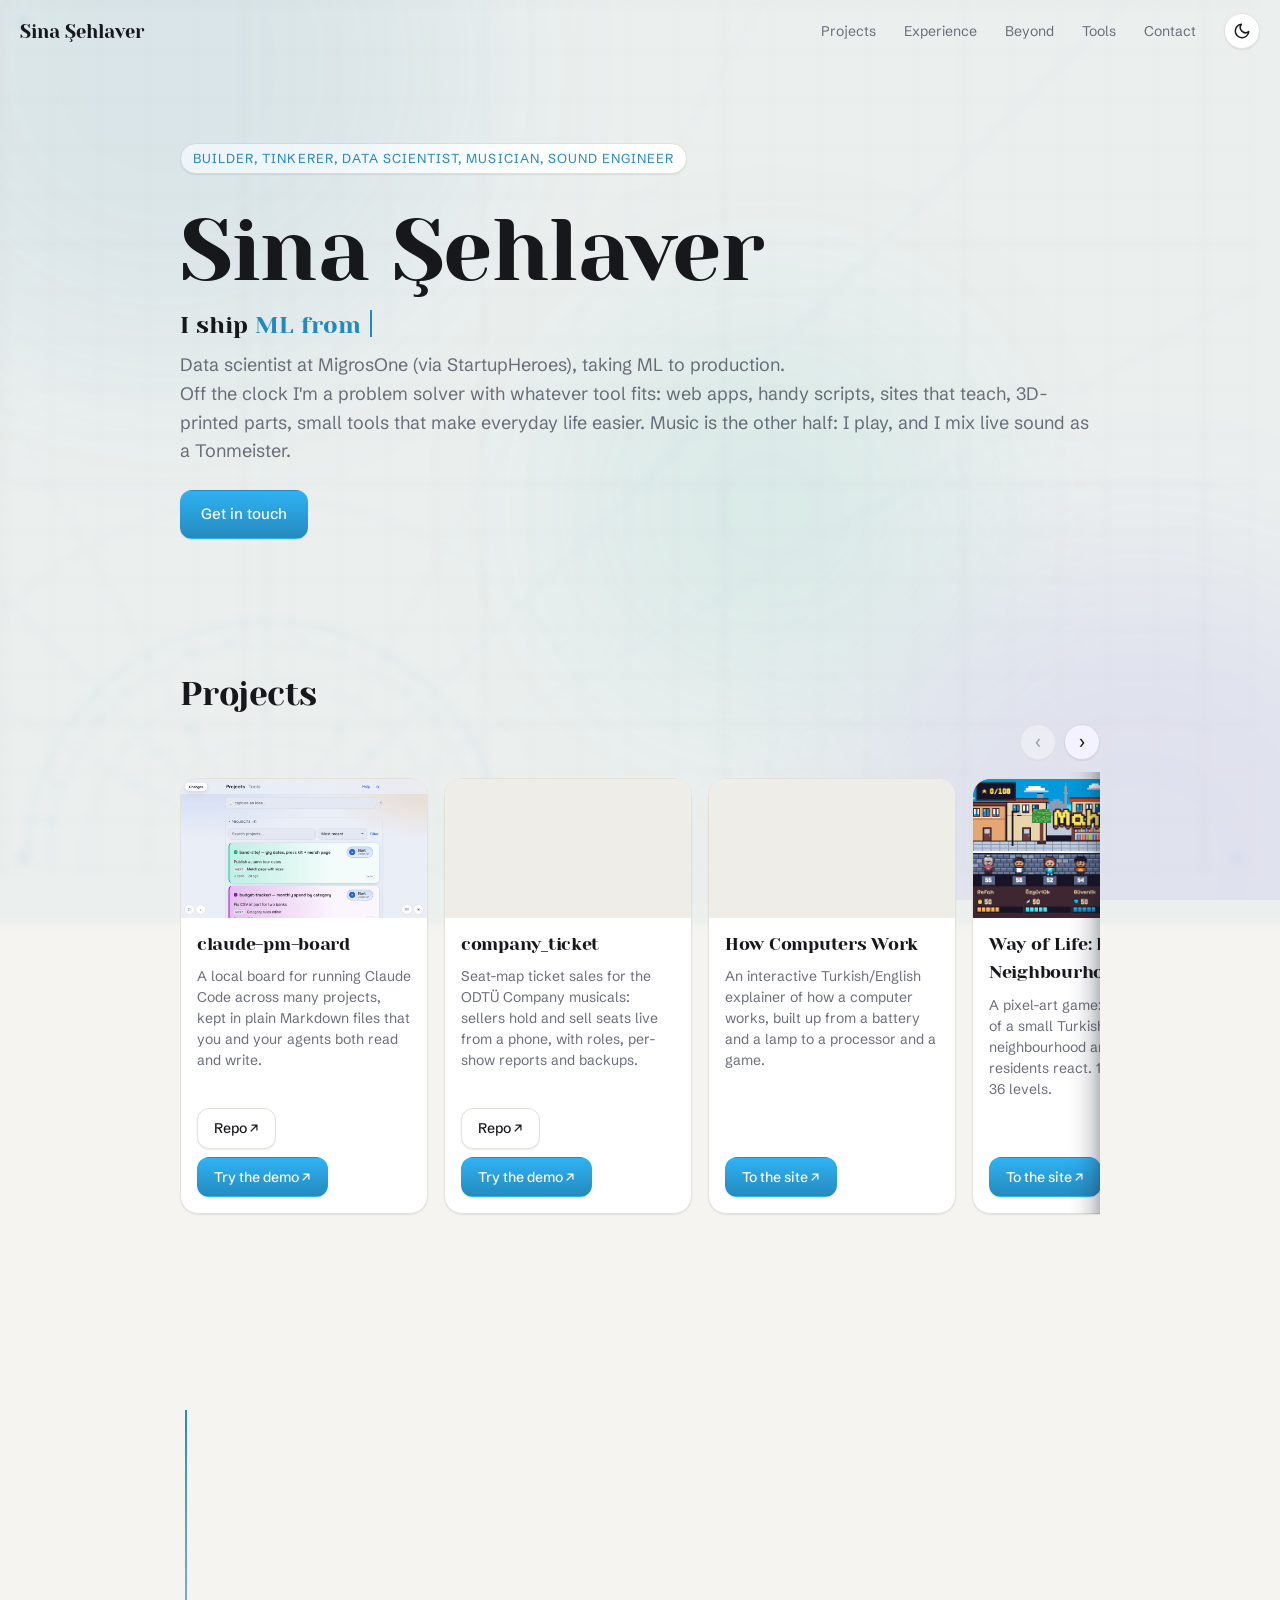
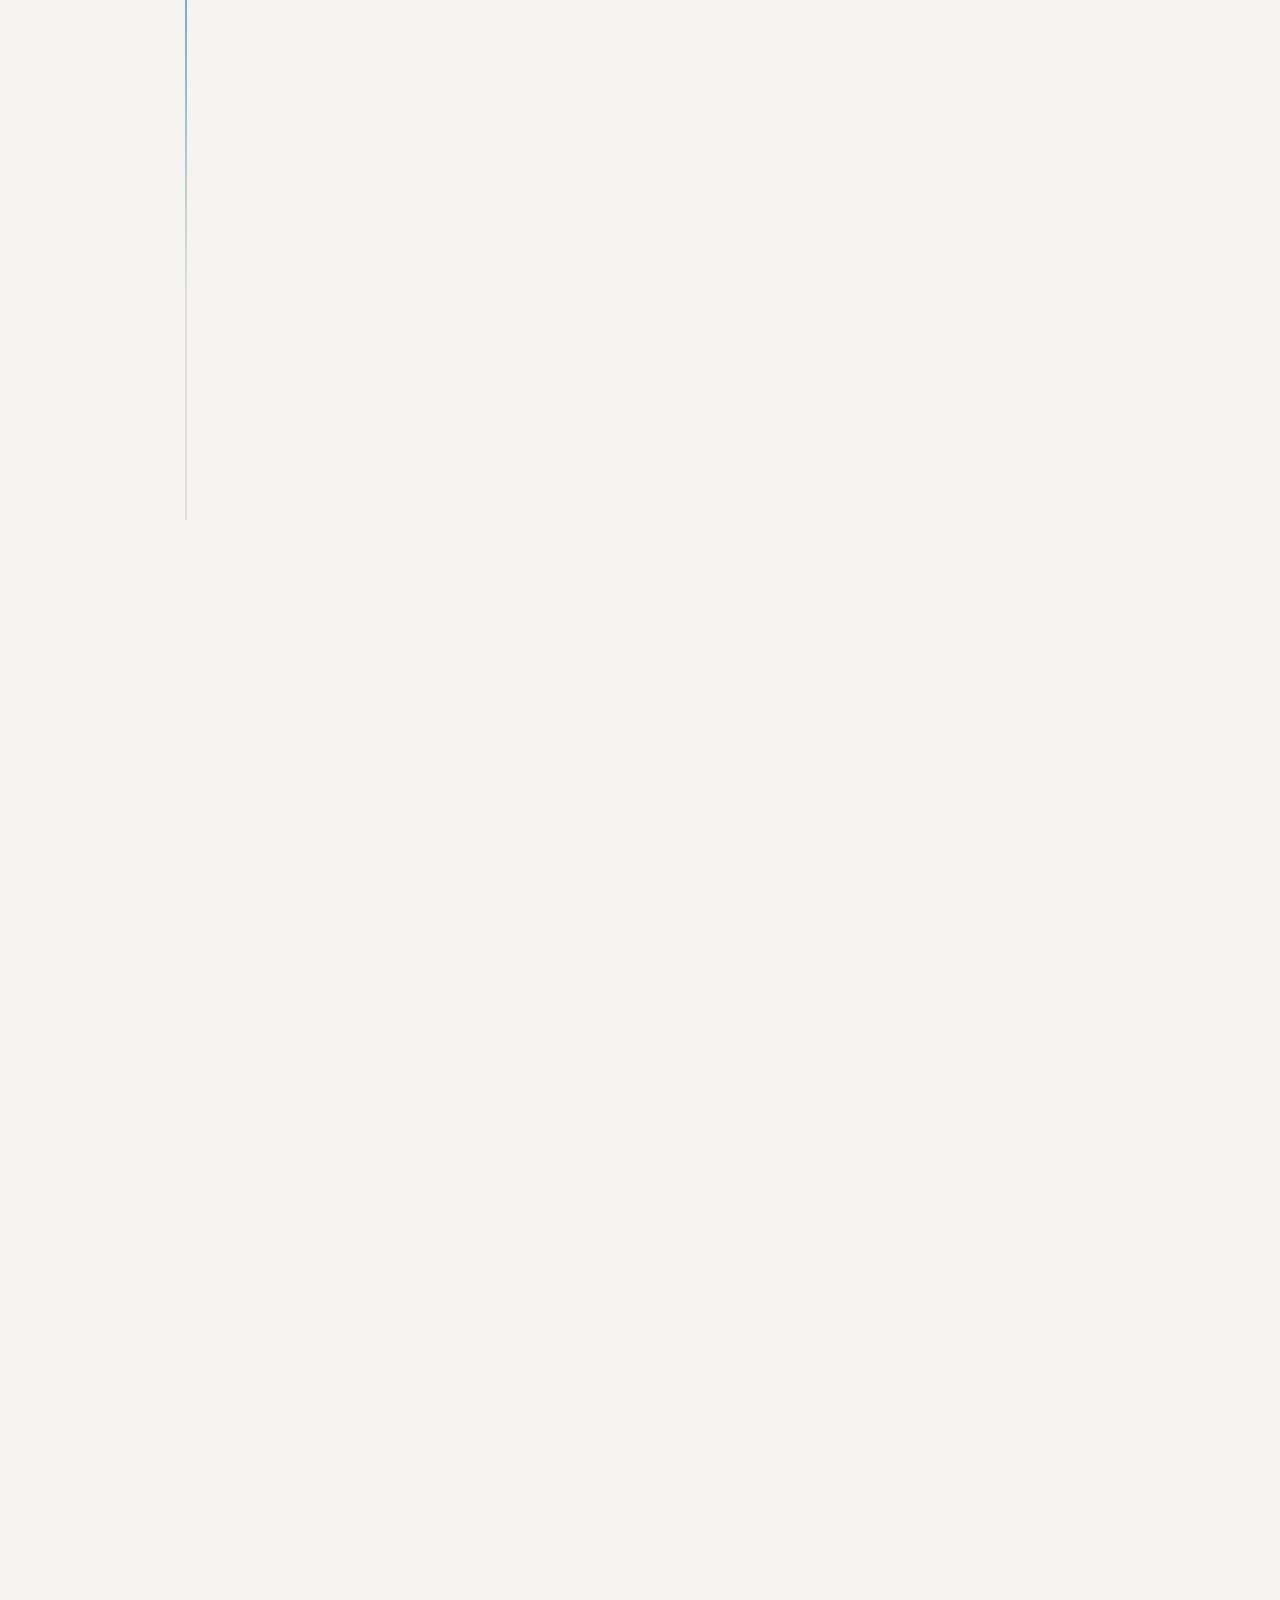
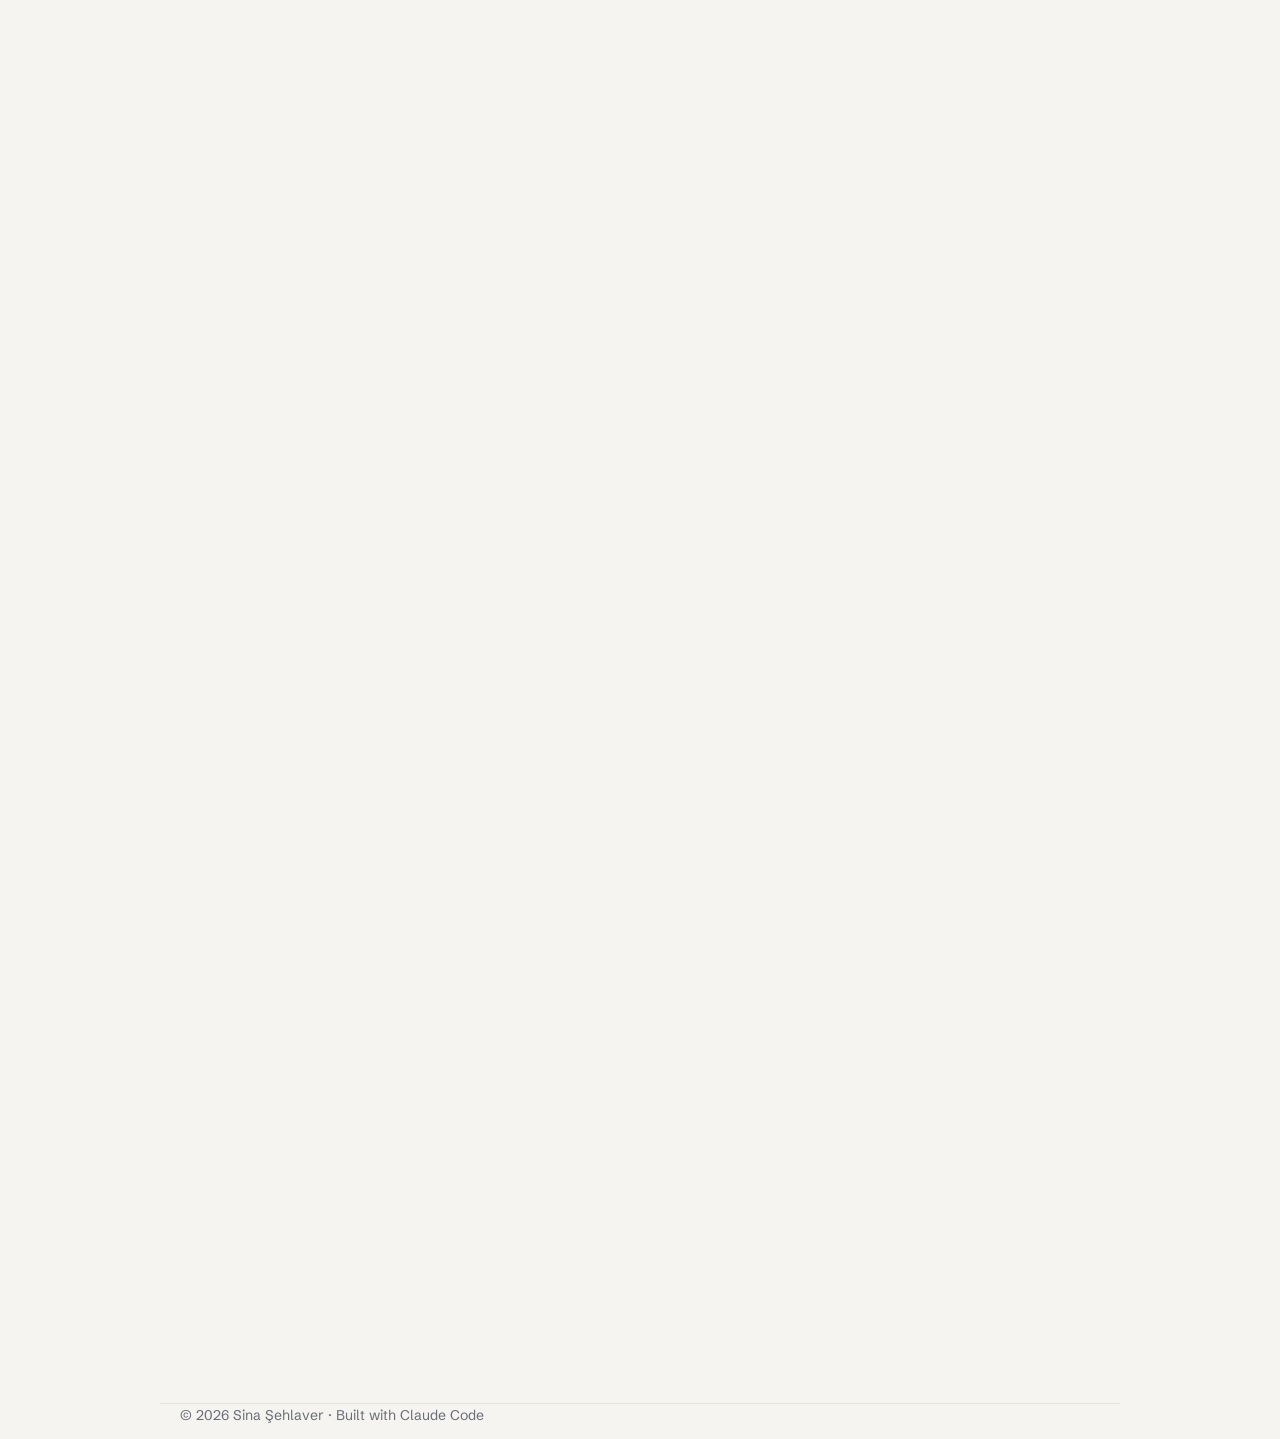
==== commit 88e1774c: "Publish: site" ====
--- a/index.html
+++ b/index.html
@@ -1,5 +1,5 @@
 <!doctype html>
-<html lang="en" data-theme="dark" data-accent="blue" data-fd="yeseva-one" data-ft="schibsted-grotesk" data-mat="tinted" data-mat-aura="behind" style=""><head>
+<html lang="en" data-theme="dark" data-accent="custom" data-fd="yeseva-one" data-ft="schibsted-grotesk" data-mat="tinted" data-mat-aura="over"><head>
 <meta charset="utf-8">
 <meta name="viewport" content="width=device-width,initial-scale=1">
 <title>Sina Şehlaver — Data Scientist / Musician</title>
@@ -16,12 +16,12 @@
 <nav class="nav" aria-label="Primary">
   <a class="logo" href="#top">Sina Şehlaver</a>
   <div class="nav-links">
-    <a href="#projects" data-en="Projects">Projects</a>
-    <a href="#beyond" data-en="Beyond">Beyond</a>
-    <a href="#experience" data-en="Experience">Experience</a>
-    <a href="#skills" data-en="Tools">Tools</a>
-    <a href="#contact" data-en="Contact">Contact</a>
-  </div>
+    
+    
+    
+    
+    
+  <a href="#projects" data-en="Projects">Projects</a><a href="#experience" data-en="Experience">Experience</a><a href="#beyond" data-en="Beyond">Beyond</a><a href="#skills" data-en="Tools">Tools</a><a href="#contact" data-en="Contact">Contact</a></div>
   <div class="lang" role="group" aria-label="Language" hidden=""><button type="button" data-lang="tr" aria-pressed="false">TR</button><button type="button" data-lang="en" aria-pressed="true">EN</button></div>
   <button class="theme" type="button" aria-label="Toggle light/dark theme">
     <svg class="i-sun" viewBox="0 0 24 24" width="18" height="18" fill="none" stroke="currentColor" stroke-width="2" stroke-linecap="round"><circle cx="12" cy="12" r="4"></circle><path d="M12 2v2M12 20v2M4.9 4.9l1.4 1.4M17.7 17.7l1.4 1.4M2 12h2M20 12h2M4.9 19.1l1.4-1.4M17.7 6.3l1.4-1.4"></path></svg>
@@ -32,12 +32,13 @@
 <header class="hero wrap" id="top"><p class="eyebrow reveal in"><span class="pulse"></span> Builder, tinkerer, data scientist, musician, sound engineer</p><h1 class="reveal in">Sina <span class="grad">Şehlaver</span></h1><p class="role reveal in"><span class="pre">I ship </span><span class="typed" data-words="ML from notebook to production|repetitive chores into handy scripts|hard ideas into sites that teach|music, on and off stage|problems with whatever tool fits|what's needed" data-prefixes="I ship|I automate|I turn|I play|I solve|I do">ML from notebook to production</span><span class="caret"></span></p><p class="lead reveal in">Data scientist at MigrosOne (via StartupHeroes), taking ML to production.<br>Off the clock I'm a problem solver with whatever tool fits: web apps, handy scripts, sites that teach, 3D-printed parts, small tools that make everyday life easier. Music is the other half: I play, and I mix live sound as a Tonmeister.</p><div class="cta reveal in"><a class="btn primary" href="#contact">Get in touch</a></div><dl class="stats reveal in"></dl></header>
 
 <main class="wrap">
-<section id="projects"><h2 class="reveal in">Projects</h2><div class="grid projects-grid"><div class="card reveal project has-thumb in"><img class="thumb" src="img/project-claude-pm-board.png" alt="The claude-pm-board project list: colourful project cards with short descriptors, next steps, open-task counts and Start buttons." loading="lazy" width="640" height="360" decoding="async"><h3>claude-pm-board</h3><p>A local board for running Claude Code across many projects, kept in plain Markdown files that you and your agents both read and write.</p><div class="cta"><a class="btn small" href="https://github.com/sinasehlaver/claude-pm-board" rel="noopener">Repo ↗</a><a class="btn small primary" href="https://sinasehlaver.github.io/demos/claude-pm-board/" rel="noopener">Try the demo ↗</a></div></div><div class="card reveal project has-thumb in"><img class="thumb" src="img/project-company-ticket.png" alt="Ticket sales page for a musical: three show-day tabs, seat-count cards and a colour-tiered seat map with sold seats in crimson." loading="lazy" width="640" height="360" decoding="async"><h3>company_ticket</h3><p>Seat-map ticket sales for the ODTÜ Company musicals: sellers hold and sell seats live from a phone, with roles, per-show reports and backups.</p><div class="cta"><a class="btn small" href="https://github.com/sinasehlaver/company_ticket" rel="noopener">Repo ↗</a><a class="btn small primary" href="https://sinasehlaver.github.io/demos/company_ticket/" rel="noopener">Try the demo ↗</a></div></div><div class="card reveal project has-thumb in"><img class="thumb" src="img/project-how-computers-work.png" alt="A four-instruction program adding two numbers in registers, beside the chapter list from Lamp to Claude Code" loading="lazy" width="640" height="360" decoding="async"><h3>How Computers Work</h3><p>An interactive Turkish/English explainer of how a computer works, built up from a battery and a lamp to a processor and a game.</p><div class="cta"><a class="btn small primary" href="https://sinasehlaver.github.io/apps/how-computers-work/" rel="noopener">To the site ↗</a></div></div><div class="card reveal project has-thumb in"><img class="thumb" src="img/project-way-of-life.png" alt="Pixel-art street with eight neighbours, five value meters and the first level of the game" loading="lazy" width="640" height="360" decoding="async"><h3>Way of Life: Rule a Neighbourhood</h3><p>A pixel-art game: set the rules of a small Turkish neighbourhood and hear its eight residents react. 12 categories, 36 levels.</p><div class="cta"><a class="btn small primary" href="https://sinasehlaver.github.io/apps/way-of-life/" rel="noopener">To the site ↗</a></div></div><div class="card reveal project has-thumb in"><img class="thumb" src="img/project-pergel.png" alt="Three overlapping circles on a square canvas with two of their regions inked in coral, beside the layer and canvas panels." loading="lazy" width="640" height="360" decoding="async"><h3>pergel</h3><p>Draft a logo with a compass: swing circles, ink the regions where they overlap, and export a clean true-arc SVG. Runs in the browser, nothing leaves your machine.</p><div class="cta"><a class="btn small" href="https://github.com/sinasehlaver/pergel" rel="noopener">Repo ↗</a><a class="btn small primary" href="https://pergel.onrender.com/" rel="noopener">Try it live ↗</a></div></div></div></section>
-<section id="beyond"><h2 class="reveal in">Beyond work</h2><div class="grid beyond-grid"><div class="card reveal kind-text wide in"><h3>Building with Claude Code</h3><p>I use Claude Code to build whatever makes my life easier: an app that draws consistent, custom-styled charts and tables for my presentations, a notes and to-do app, a personal widget desktop, a Telegram assistant for my Mac, a ticketing site for university musicals. I run it like a small team: my own board hands backlog items to parallel agents, every project keeps its own rules and memory so nothing is explained twice, and nothing ships until its tests and browser checks pass.</p></div><div class="card reveal kind-video wide in"><h3>Productions &amp; events</h3><p>I make music videos and run productions with crews of musicians, camera and sound people, and I organise events from the first call to the last cable. I'm the get-it-done person: if something's needed, I either do it or know who can. A wide network across music, theatre and tech makes that easy.</p><div class="media-row media-2"><div class="media"><div class="vframe vframe-youtube"><button class="vplay embed-btn embed-youtube" type="button" data-embed-src="https://www.youtube-nocookie.com/embed/izEKsTqRTFw" data-embed-provider="youtube" aria-label="Play Productions &amp; events"><img class="vthumb" src="img/thumb-izEKsTqRTFw.jpg" alt="" loading="lazy" decoding="async"><span class="vbadge">YouTube</span><span class="vicon" aria-hidden="true"></span></button></div><div class="cta card-actions"><a class="btn small" href="https://www.youtube.com/@sinasehlaver8714" rel="noopener">My YouTube channel ↗</a></div></div><div class="media"><div class="vframe vframe-youtube"><button class="vplay embed-btn embed-youtube" type="button" data-embed-src="https://www.youtube-nocookie.com/embed/OLYQllYu_RM" data-embed-provider="youtube" aria-label="Play Productions &amp; events"><img class="vthumb" src="img/thumb-OLYQllYu_RM.jpg" alt="" loading="lazy" decoding="async"><span class="vbadge">YouTube</span><span class="vicon" aria-hidden="true"></span></button></div><div class="cta card-actions"><a class="btn small" href="https://www.youtube.com/@eksimusik" rel="noopener">Eksi on YouTube ↗</a></div></div></div></div><div class="card reveal kind-music in"><h3>Tonmeister &amp; live sound</h3><p>Since 2014 I've mixed and recorded orchestras, musical shows and bands as a freelancer. Away from the console I tinker with Raspberry Pi, Arduino and 3D printers.</p><img class="bphoto" src="img/img-9788-low.jpg" alt="" loading="lazy" decoding="async"><div class="cta card-actions"><a class="btn small" href="https://www.instagram.com/sinasehlaver/" rel="noopener">Follow on Instagram ↗</a></div></div><div class="card reveal kind-music in"><h3>Musicals</h3><p>Conducted a 16-piece orchestra for Big Fish (2022-23), music-directed Once (2019-20), Addams Family and Urinetown (2014-16), plus two self-written musicals.</p><img class="bphoto" src="img/dscf1265.jpg" alt="" loading="lazy" decoding="async"></div><div class="card reveal kind-band in"><h3>Eksi</h3><p>Turkish English, up-tempo disco funk cover band. Also produce cover videos.</p><div class="vframe vframe-instagram no-thumb"><button class="vplay embed-btn embed-instagram" type="button" data-embed-src="https://www.instagram.com/p/DbG65S6M7_v/embed/" data-embed-provider="instagram" aria-label="Play Eksi"><span class="vbadge">Instagram</span><span class="vicon" aria-hidden="true"></span></button></div><div class="cta card-actions"><a class="btn small" href="https://www.instagram.com/eksidegileksi/" rel="noopener">Eksi on Instagram ↗</a></div></div><div class="card reveal kind-band in"><h3>Bazen</h3><p>2000s Turkish rock cover band.</p><div class="vframe vframe-instagram no-thumb"><button class="vplay embed-btn embed-instagram" type="button" data-embed-src="https://www.instagram.com/p/DGiIa8LovE5/embed/" data-embed-provider="instagram" aria-label="Play Bazen"><span class="vbadge">Instagram</span><span class="vicon" aria-hidden="true"></span></button></div><div class="cta card-actions"><a class="btn small" href="https://www.instagram.com/bazen.muzik/" rel="noopener">Bazen on Instagram ↗</a></div></div></div></section>
-<section id="experience"><h2 class="reveal in">Experience</h2><ol class="timeline compact"><li class="reveal in"><div class="row"><h3>Data Scientist · MigrosOne</h3><time>Mar 2021 – Present</time></div><p class="sub">Remote · via StartupHeroes</p><ul class="bullets"><li>Build, deploy and maintain machine-learning models in production on AWS.</li><li>Work across recommendation, forecasting and LLM-agent projects, end to end.</li></ul><div class="chips entry-skills"><span>Python</span><span>AWS SageMaker</span><span>MLOps</span><span>LLM agents</span><span>LangGraph</span><span>forecasting</span><span>recommendation</span><span>RecBole</span></div></li><li class="reveal in"><div class="row"><h3>Graduate Researcher · HistoCan</h3><time>Mar 2021 – Aug 2024</time></div><p class="sub">Ankara, Turkey</p><ul class="bullets"><li>Deep-learning segmentation and grading of cancerous tissue in histopathology slides; ran the AWS setup for datasets and distributed training.</li></ul><div class="chips entry-skills"><span>AWS</span><span>PyTorch</span><span>OpenMMLab</span><span>CLIP</span><span>deep learning</span><span>image segmentation</span></div></li><li class="reveal in"><div class="row"><h3>Undergraduate Researcher · KOVAN Lab, METU</h3><time>Sep 2019 – Jun 2020</time></div><ul class="bullets"><li>UR5 cobot motion-planning integration for the TÜBİTAK-funded Apprentice Project.</li></ul><div class="chips entry-skills"><span>Robotics</span><span>UR5 cobot</span><span>motion planning</span><span>MoveIt</span><span>ROS</span></div></li><li class="reveal in"><div class="row"><h3>Intern · Vodafone GmbH</h3><time>Jun – Dec 2018</time></div><ul class="bullets"><li>Smart Delivery prototype for 5G logistics in the Vodafone Innovation Park, Düsseldorf.</li></ul><div class="chips entry-skills"><span>5G</span><span>prototyping</span><span>logistics</span></div></li><li class="reveal in"><div class="row"><h3>Intern · Arçelik</h3><time>Jul – Sep 2017</time></div><ul class="bullets"><li>CI for a Ruby on Rails BI tool; automated AWS deployment tests.</li></ul><div class="chips entry-skills"><span>Ruby on Rails</span><span>CI</span><span>AWS</span><span>test automation</span></div></li></ol><h2 class="edu-h reveal in">Education</h2><ul class="edu-list"><li class="reveal in"><h4>MSc Computer Engineering</h4><p class="sub">METU · 2021–2024 · cGPA 3.80</p><p class="edu-text">Thesis: detecting cancer tissue grade from histopathology images with deep learning.</p><div class="chips entry-skills"><span>Python</span><span>PyTorch</span><span>deep learning</span><span>histopathology</span><span>computer vision</span></div></li><li class="reveal in"><h4>BSc Computer Engineering</h4><p class="sub">METU · 2014–2020 · cGPA 3.29</p><p class="edu-text">Graduation project: GLaTeX, a LaTeX editor inside Google Docs.</p><div class="chips entry-skills"><span>C++</span><span>Java</span><span>Python</span><span>LaTeX</span><span>Google Docs</span></div></li></ul><article class="thesis reveal in"><p class="thesis-label">MSc thesis</p><h3 class="thesis-title">Does language help a model read colorectal cancer slides?</h3><div class="thesis-body"><p class="thesis-text">Pathologists grade colorectal cancer by eye on whole slide images, which is slow and varies from person to person. Models that outline the tumour grade pixel by pixel need annotated slides, and there are very few of those.<br>I took MaskCLIP, a model that matches image regions to text prompts such as "tumor grade 1" or "normal mucosa", and made it trainable on our own annotated slides. The CLIP encoders stay frozen and only the decode head learns. Switching the text input on and off gave a fair test of what language adds.</p><ul class="thesis-points"><li>103 slides from 103 patients (Ankara Bilkent City Hospital), annotated pixel by pixel with pathologists into 5 classes: tumor grade 1, 2, 3, normal mucosa, other</li><li>8 models compared: ConvNeXt, Swin, SegFormer and MaskCLIP with ViT or ResNet backbones, image-only or image-text, plus a pathology-trained PLIP variant</li><li>Result: Swin was best (mean F-score 62.9). Image-only MaskCLIP scored 50 to 54; with text it fell to 52 (ResNet) and 37 (ViT). With prompts this generic, language did not help.</li><li>Pathology-trained PLIP weights beat the general CLIP ones. I also set up the AWS training pipeline.</li></ul></div><div class="thesis-figs"><figure class="thesis-fig"><img class="thesis-img" src="img/thesis-histopathology.png" alt="Four H&amp;E stained colorectal slides, each next to its colour-coded annotation of tumor grades and normal mucosa" loading="lazy" decoding="async"><figcaption>Slides and expert annotations: grade 1 green, grade 2 yellow, grade 3 red, normal mucosa blue.</figcaption></figure><figure class="thesis-fig"><img class="thesis-img" src="img/thesis-architecture.png" alt="Diagram: frozen CLIP text and image encoders feed a trainable segmentation decode head whose prediction is compared with the ground truth" loading="lazy" decoding="async"><figcaption>Image-text MaskCLIP: frozen CLIP encoders, trainable decode head.</figcaption></figure></div></article></section>
-<section id="skills"><h2 class="reveal in">Tools</h2><div class="chips reveal in"><b>ML / Data</b><span>PyTorch</span><span>RecBole</span><span>XGBoost</span><span>scikit-learn</span><span>PySpark</span><span>Pandas</span><span>LangGraph</span><span>LangChain</span></div><div class="chips reveal in"><b>Platform</b><span>AWS SageMaker</span><span>BigQuery</span><span>Airflow</span><span>Firebase</span><span>Next.js</span></div><div class="chips reveal in"><b>Hardware</b><span>Raspberry Pi</span><span>Arduino</span><span>E-ink displays</span><span>3D printing</span></div></section>
-<section id="contact"><h2 class="reveal in">Contact</h2><div class="contact reveal in"><p>Happy to chat, or to send you my CV on request. Just email me:</p><div class="cta"><a class="btn primary" href="mailto:sinasehlaver@gmail.com">sinasehlaver@gmail.com</a><a class="btn" href="https://www.linkedin.com/in/sinasehlaver/" rel="noopener">LinkedIn ↗</a><a class="btn" href="https://github.com/sinasehlaver" rel="noopener">GitHub ↗</a><a class="btn" href="https://www.instagram.com/sinasehlaver/" rel="noopener">Instagram ↗</a></div></div></section>
-</main>
+
+
+
+
+
+
+<section id="projects" data-layout="slider"><h2 class="reveal in">Projects</h2><div class="slide-nav"><button class="slide-btn slide-prev" type="button" data-dir="-1" aria-label="Previous" title="Previous">‹</button><button class="slide-btn slide-next" type="button" data-dir="1" aria-label="Next" title="Next">›</button></div><div class="slide-stage"><div class="grid projects-grid slide-track" tabindex="0" role="region" aria-label="Projects"><div class="card reveal project has-thumb in"><img class="thumb" src="img/project-claude-pm-board.png" alt="The claude-pm-board project list: colourful project cards with short descriptors, next steps, open-task counts and Start buttons." loading="lazy" width="640" height="360" decoding="async"><h3>claude-pm-board</h3><p>A local board for running Claude Code across many projects, kept in plain Markdown files that you and your agents both read and write.</p><div class="cta"><a class="btn small" href="https://github.com/sinasehlaver/claude-pm-board" rel="noopener">Repo ↗</a><a class="btn small primary" href="https://sinasehlaver.github.io/demos/claude-pm-board/" rel="noopener">Try the demo ↗</a></div></div><div class="card reveal project has-thumb in"><img class="thumb" src="img/project-company-ticket.png" alt="Ticket sales page for a musical: three show-day tabs, seat-count cards and a colour-tiered seat map with sold seats in crimson." loading="lazy" width="640" height="360" decoding="async"><h3>company_ticket</h3><p>Seat-map ticket sales for the ODTÜ Company musicals: sellers hold and sell seats live from a phone, with roles, per-show reports and backups.</p><div class="cta"><a class="btn small" href="https://github.com/sinasehlaver/company_ticket" rel="noopener">Repo ↗</a><a class="btn small primary" href="https://sinasehlaver.github.io/demos/company_ticket/" rel="noopener">Try the demo ↗</a></div></div><div class="card reveal project has-thumb in"><img class="thumb" src="img/project-how-computers-work.png" alt="A four-instruction program adding two numbers in registers, beside the chapter list from Lamp to Claude Code" loading="lazy" width="640" height="360" decoding="async"><h3>How Computers Work</h3><p>An interactive Turkish/English explainer of how a computer works, built up from a battery and a lamp to a processor and a game.</p><div class="cta"><a class="btn small primary" href="https://sinasehlaver.github.io/apps/how-computers-work/" rel="noopener">To the site ↗</a></div></div><div class="card reveal project has-thumb in"><img class="thumb" src="img/project-way-of-life.png" alt="Pixel-art street with eight neighbours, five value meters and the first level of the game" loading="lazy" width="640" height="360" decoding="async"><h3>Way of Life: Rule a Neighbourhood</h3><p>A pixel-art game: set the rules of a small Turkish neighbourhood and hear its eight residents react. 12 categories, 36 levels.</p><div class="cta"><a class="btn small primary" href="https://sinasehlaver.github.io/apps/way-of-life/" rel="noopener">To the site ↗</a></div></div><div class="card reveal project has-thumb in"><img class="thumb" src="img/project-pergel.png" alt="Three overlapping circles on a square canvas with two of their regions inked in coral, beside the layer and canvas panels." loading="lazy" width="640" height="360" decoding="async"><h3>pergel</h3><p>Draft a logo with a compass: swing circles, ink the regions where they overlap, and export a clean true-arc SVG. Runs in the browser, nothing leaves your machine.</p><div class="cta"><a class="btn small" href="https://github.com/sinasehlaver/pergel" rel="noopener">Repo ↗</a><a class="btn small primary" href="https://pergel.onrender.com/" rel="noopener">Try it live ↗</a></div></div></div></div></section><section id="experience"><h2 class="reveal in">Experience</h2><ol class="timeline compact"><li class="reveal in"><div class="row"><h3>Data Scientist · MigrosOne</h3><time>Mar 2021 – Present</time></div><p class="sub">Remote · via StartupHeroes</p><ul class="bullets"><li>Build, deploy and maintain machine-learning models in production on AWS.</li><li>Work across recommendation, forecasting and LLM-agent projects, end to end.</li></ul><div class="chips entry-skills"><span>Python</span><span>AWS SageMaker</span><span>MLOps</span><span>LLM agents</span><span>LangGraph</span><span>forecasting</span><span>recommendation</span><span>RecBole</span></div></li><li class="reveal in"><div class="row"><h3>Graduate Researcher · HistoCan</h3><time>Mar 2021 – Aug 2024</time></div><p class="sub">Ankara, Turkey</p><ul class="bullets"><li>Deep-learning segmentation and grading of cancerous tissue in histopathology slides; ran the AWS setup for datasets and distributed training.</li></ul><div class="chips entry-skills"><span>AWS</span><span>PyTorch</span><span>OpenMMLab</span><span>CLIP</span><span>deep learning</span><span>image segmentation</span></div></li><li class="reveal in"><div class="row"><h3>Undergraduate Researcher · KOVAN Lab, METU</h3><time>Sep 2019 – Jun 2020</time></div><ul class="bullets"><li>UR5 cobot motion-planning integration for the TÜBİTAK-funded Apprentice Project.</li></ul><div class="chips entry-skills"><span>Robotics</span><span>UR5 cobot</span><span>motion planning</span><span>MoveIt</span><span>ROS</span></div></li><li class="reveal in"><div class="row"><h3>Intern · Vodafone GmbH</h3><time>Jun – Dec 2018</time></div><ul class="bullets"><li>Smart Delivery prototype for 5G logistics in the Vodafone Innovation Park, Düsseldorf.</li></ul><div class="chips entry-skills"><span>5G</span><span>prototyping</span><span>logistics</span></div></li><li class="reveal in"><div class="row"><h3>Intern · Arçelik</h3><time>Jul – Sep 2017</time></div><ul class="bullets"><li>CI for a Ruby on Rails BI tool; automated AWS deployment tests.</li></ul><div class="chips entry-skills"><span>Ruby on Rails</span><span>CI</span><span>AWS</span><span>test automation</span></div></li></ol></section><section id="education" data-layout="grid"><h2 class="reveal in">Education</h2><ul class="edu-list"><li class="reveal in"><h4>MSc Computer Engineering</h4><p class="sub">METU · 2021–2024 · cGPA 3.80</p><p class="edu-text">Thesis: detecting cancer tissue grade from histopathology images with deep learning.</p><div class="chips entry-skills"><span>Python</span><span>PyTorch</span><span>deep learning</span><span>histopathology</span><span>computer vision</span></div></li><li class="reveal in"><h4>BSc Computer Engineering</h4><p class="sub">METU · 2014–2020 · cGPA 3.29</p><p class="edu-text">Graduation project: GLaTeX, a LaTeX editor inside Google Docs.</p><div class="chips entry-skills"><span>C++</span><span>Java</span><span>Python</span><span>LaTeX</span><span>Google Docs</span></div></li></ul><article class="thesis reveal in"><p class="thesis-label">MSc thesis</p><h3 class="thesis-title">Does language help a model read colorectal cancer slides?</h3><div class="thesis-body"><p class="thesis-text">Pathologists grade colorectal cancer by eye on whole slide images, which is slow and varies from person to person. Models that outline the tumour grade pixel by pixel need annotated slides, and there are very few of those.<br>I took MaskCLIP, a model that matches image regions to text prompts such as "tumor grade 1" or "normal mucosa", and made it trainable on our own annotated slides. The CLIP encoders stay frozen and only the decode head learns. Switching the text input on and off gave a fair test of what language adds.</p><ul class="thesis-points"><li>103 slides from 103 patients (Ankara Bilkent City Hospital), annotated pixel by pixel with pathologists into 5 classes: tumor grade 1, 2, 3, normal mucosa, other</li><li>8 models compared: ConvNeXt, Swin, SegFormer and MaskCLIP with ViT or ResNet backbones, image-only or image-text, plus a pathology-trained PLIP variant</li><li>Result: Swin was best (mean F-score 62.9). Image-only MaskCLIP scored 50 to 54; with text it fell to 52 (ResNet) and 37 (ViT). With prompts this generic, language did not help.</li><li>Pathology-trained PLIP weights beat the general CLIP ones. I also set up the AWS training pipeline.</li></ul></div><div class="thesis-figs"><figure class="thesis-fig"><img class="thesis-img" src="img/thesis-histopathology.png" alt="Four H&amp;E stained colorectal slides, each next to its colour-coded annotation of tumor grades and normal mucosa" loading="lazy" decoding="async"><figcaption>Slides and expert annotations: grade 1 green, grade 2 yellow, grade 3 red, normal mucosa blue.</figcaption></figure><figure class="thesis-fig"><img class="thesis-img" src="img/thesis-architecture.png" alt="Diagram: frozen CLIP text and image encoders feed a trainable segmentation decode head whose prediction is compared with the ground truth" loading="lazy" decoding="async"><figcaption>Image-text MaskCLIP: frozen CLIP encoders, trainable decode head.</figcaption></figure></div></article></section><section id="beyond" data-layout="grid"><h2 class="reveal in">Beyond work</h2><div class="grid beyond-grid"><div class="card reveal kind-text wide in"><h3>Building with Claude Code</h3><p>I use Claude Code to build whatever makes my life easier: an app that draws consistent, custom-styled charts and tables for my presentations, a notes and to-do app, a personal widget desktop, a Telegram assistant for my Mac, a ticketing site for university musicals. I run it like a small team: my own board hands backlog items to parallel agents, every project keeps its own rules and memory so nothing is explained twice, and nothing ships until its tests and browser checks pass.</p></div><div class="card reveal kind-video wide in"><h3>Productions &amp; events</h3><p>I make music videos and run productions with crews of musicians, camera and sound people, and I organise events from the first call to the last cable. I'm the get-it-done person: if something's needed, I either do it or know who can. A wide network across music, theatre and tech makes that easy.</p><div class="media-row media-2"><div class="media"><div class="vframe vframe-youtube"><button class="vplay embed-btn embed-youtube" type="button" data-embed-src="https://www.youtube-nocookie.com/embed/izEKsTqRTFw" data-embed-provider="youtube" aria-label="Play Productions &amp; events"><img class="vthumb" src="img/thumb-izEKsTqRTFw.jpg" alt="" loading="lazy" decoding="async"><span class="vbadge">YouTube</span><span class="vicon" aria-hidden="true"></span></button></div><div class="cta card-actions"><a class="btn small" href="https://www.youtube.com/@sinasehlaver8714" rel="noopener">My YouTube channel ↗</a></div></div><div class="media"><div class="vframe vframe-youtube"><button class="vplay embed-btn embed-youtube" type="button" data-embed-src="https://www.youtube-nocookie.com/embed/OLYQllYu_RM" data-embed-provider="youtube" aria-label="Play Productions &amp; events"><img class="vthumb" src="img/thumb-OLYQllYu_RM.jpg" alt="" loading="lazy" decoding="async"><span class="vbadge">YouTube</span><span class="vicon" aria-hidden="true"></span></button></div><div class="cta card-actions"><a class="btn small" href="https://www.youtube.com/@eksimusik" rel="noopener">Eksi on YouTube ↗</a></div></div></div></div><div class="card reveal kind-music in"><h3>Tonmeister &amp; live sound</h3><p>Since 2014 I've mixed and recorded orchestras, musical shows and bands as a freelancer. Away from the console I tinker with Raspberry Pi, Arduino and 3D printers.</p><img class="bphoto" src="img/img-9788-low.jpg" alt="" loading="lazy" decoding="async"><div class="cta card-actions"><a class="btn small" href="https://www.instagram.com/sinasehlaver/" rel="noopener">Follow on Instagram ↗</a></div></div><div class="card reveal kind-music in"><h3>Musicals</h3><p>Conducted a 16-piece orchestra for Big Fish (2022-23), music-directed Once (2019-20), Addams Family and Urinetown (2014-16), plus two self-written musicals.</p><img class="bphoto" src="img/dscf1265.jpg" alt="" loading="lazy" decoding="async"></div><div class="card reveal kind-band in"><h3>Eksi</h3><p>Turkish English, up-tempo disco funk cover band. Also produce cover videos.</p><div class="vframe vframe-instagram"><button class="vplay embed-btn embed-instagram" type="button" data-embed-src="https://www.instagram.com/p/DbG65S6M7_v/embed/" data-embed-provider="instagram" aria-label="Play Eksi"><img class="vthumb" src="img/thumb-DbG65S6M7_v.jpg" alt="" loading="lazy" decoding="async"><span class="vbadge">Instagram</span><span class="vicon" aria-hidden="true"></span></button></div><div class="cta card-actions"><a class="btn small" href="https://www.instagram.com/eksidegileksi/" rel="noopener">Eksi on Instagram ↗</a></div></div><div class="card reveal kind-band in"><h3>Bazen</h3><p>2000s Turkish rock cover band.</p><div class="vframe vframe-instagram"><button class="vplay embed-btn embed-instagram" type="button" data-embed-src="https://www.instagram.com/p/DGiIa8LovE5/embed/" data-embed-provider="instagram" aria-label="Play Bazen"><img class="vthumb" src="img/thumb-DGiIa8LovE5.jpg" alt="" loading="lazy" decoding="async"><span class="vbadge">Instagram</span><span class="vicon" aria-hidden="true"></span></button></div><div class="cta card-actions"><a class="btn small" href="https://www.instagram.com/bazen.muzik/" rel="noopener">Bazen on Instagram ↗</a></div></div></div></section><section id="skills"><h2 class="reveal in">Tools</h2><div class="chips reveal in"><b>ML / Data</b><span>PyTorch</span><span>RecBole</span><span>XGBoost</span><span>scikit-learn</span><span>PySpark</span><span>Pandas</span><span>LangGraph</span><span>LangChain</span></div><div class="chips reveal in"><b>Platform</b><span>AWS SageMaker</span><span>BigQuery</span><span>Airflow</span><span>Firebase</span><span>Next.js</span></div><div class="chips reveal in"><b>Hardware</b><span>Raspberry Pi</span><span>Arduino</span><span>E-ink displays</span><span>3D printing</span></div></section><section id="contact"><h2 class="reveal in">Contact</h2><div class="contact reveal in"><p>Happy to chat, or to send you my CV on request. Just email me:</p><div class="cta"><a class="btn primary" href="mailto:sinasehlaver@gmail.com">sinasehlaver@gmail.com</a><a class="btn" href="https://www.linkedin.com/in/sinasehlaver/" rel="noopener">LinkedIn ↗</a><a class="btn" href="https://github.com/sinasehlaver" rel="noopener">GitHub ↗</a><a class="btn" href="https://www.instagram.com/sinasehlaver/" rel="noopener">Instagram ↗</a></div></div></section></main>
 
 <footer class="wrap"><p>© 2026 Sina Şehlaver · Built with Claude Code</p></footer>
 <script src="content.js"></script>
@@ -106,4 +107,30 @@
 
 
 
+
+
+
+
+
+
+
+
+
+
+
+
+
+
+
+
+
+
+
+
+
+
+
+
+
+
 </body></html>
--- a/style.css
+++ b/style.css
@@ -233,3 +233,60 @@
 #beyond .media-row{display:grid;grid-template-columns:repeat(2,minmax(0,1fr));gap:var(--s-4);margin-top:var(--s-1)}
 @media(max-width:760px){#beyond .media-row{grid-template-columns:minmax(0,1fr)}}
 #beyond .media{display:flex;flex-direction:column;min-width:0}
+/* projects side pane (>=1200px): fixed right column with its own scroll; collapsible to a strip, default expanded (state: html[data-ppane]) */
+.ppane-toggle{display:none}
+@media(min-width:1200px){
+:root{--pp-w:clamp(340px,28vw,440px);--pp-strip:44px}
+body:has(#projects[data-layout=pane]:not([hidden])){padding-right:var(--pp-w)}
+html[data-ppane=collapsed] body:has(#projects[data-layout=pane]:not([hidden])){padding-right:var(--pp-strip)}
+#projects[data-layout=pane]{position:fixed;top:var(--nav-h,64px);right:0;bottom:0;width:var(--pp-w);z-index:15;margin:0;padding:var(--s-5) var(--s-5) var(--s-6);overflow-y:auto;overscroll-behavior:contain;scrollbar-width:thin;background:color-mix(in srgb,var(--bg) 82%,transparent);backdrop-filter:blur(14px);-webkit-backdrop-filter:blur(14px);border-left:1px solid var(--line)}
+#projects[data-layout=pane]>h2{margin-top:0;padding-right:2.5rem}
+#projects[data-layout=pane] .projects-grid{grid-template-columns:minmax(0,1fr)}
+.ppane-toggle{display:flex;align-items:center;justify-content:center;position:absolute;top:var(--s-4);right:var(--s-4);width:2.25rem;height:2.25rem;padding:0;border:1px solid var(--line);border-radius:999px;background:var(--surface2);color:var(--text);cursor:pointer;transition:background var(--dur) var(--ease)}
+.ppane-toggle:hover{background:var(--surface)}
+.ppane-toggle:focus-visible{outline:2px solid var(--accent);outline-offset:2px}
+.ppane-toggle::before{content:"";width:.5rem;height:.5rem;border-right:2px solid currentColor;border-bottom:2px solid currentColor;transform:translateX(-2px) rotate(-45deg)}
+.ppane-label{position:absolute;width:1px;height:1px;overflow:hidden;clip:rect(0 0 0 0)}
+html[data-ppane=collapsed] #projects[data-layout=pane]{width:var(--pp-strip);padding:0;overflow:hidden}
+html[data-ppane=collapsed] #projects[data-layout=pane]>:not(.ppane-toggle){display:none}
+html[data-ppane=collapsed] .ppane-toggle{position:static;flex-direction:column;gap:var(--s-3);width:100%;height:100%;border:0;border-radius:0;background:transparent;color:var(--muted)}
+html[data-ppane=collapsed] .ppane-toggle:hover{color:var(--text);background:var(--surface2)}
+html[data-ppane=collapsed] .ppane-toggle::before{transform:translateX(2px) rotate(135deg)}
+html[data-ppane=collapsed] .ppane-label{position:static;width:auto;height:auto;clip:auto;writing-mode:vertical-rl;font-size:.875rem;letter-spacing:.08em;text-transform:uppercase}
+}
+/* layout "slider" (projects default; beyond/education optional): one horizontal, snap-scrolling row + ‹ › buttons */
+.slide-nav{display:flex;justify-content:flex-end;gap:var(--s-2);margin:calc(-1 * var(--s-5)) 0 var(--s-3)}
+.slide-btn{display:grid;place-items:center;width:2.25rem;height:2.25rem;padding:0;border:1px solid var(--line);border-radius:999px;background:var(--surface);color:var(--text);font:1.25rem/1 var(--font-text);cursor:pointer;box-shadow:var(--shadow-sm);transition:border-color var(--dur) var(--ease),color var(--dur) var(--ease),opacity var(--dur) var(--ease),transform var(--dur) var(--ease)}
+.slide-btn:hover:not(:disabled){border-color:var(--accent);color:var(--accent)}
+.slide-btn:active:not(:disabled){transform:scale(.95)}
+.slide-btn:focus-visible,.slide-track:focus-visible{outline:2px solid var(--accent);outline-offset:2px}
+.slide-btn:disabled{opacity:.35;cursor:default}
+[data-layout=slider] .slide-track{display:flex;grid-template-columns:none;gap:var(--s-4);overflow-x:auto;overscroll-behavior-x:contain;scroll-snap-type:x mandatory;scrollbar-width:none;padding:6px 2px var(--s-4);list-style:none}
+/* no visible scrollbars (user 2026-11-11): the slider scrolls by ‹ ›, swipe, wheel and arrow keys; the page by the top progress bar */
+[data-layout=slider] .slide-track::-webkit-scrollbar,html::-webkit-scrollbar{display:none}
+html{scrollbar-width:none}
+[data-layout=slider] .slide-track>*{flex:0 0 var(--slide-w,300px);min-width:0;scroll-snap-align:start}
+[data-layout=slider] .slide-track>.reveal{opacity:1;transform:none}
+[data-layout=slider] .slide-track>.wide{flex-basis:calc(var(--slide-w,300px) * 1.5)}
+/* slider stage: the row stays inside the content column and is cut at its edges. A soft shadow falls on the cards
+   at a cut edge (only on a side that has hidden cards: .cut-start/.cut-end from script.js); the cards themselves
+   are never dimmed (user: shadow along the edge only) */
+.slide-stage{position:relative;--edge-sh:rgba(0,0,0,.7)}
+[data-theme=light] .slide-stage{--edge-sh:rgba(20,24,40,.3)}
+.slide-stage::before,.slide-stage::after{content:"";position:absolute;top:0;bottom:var(--s-4);width:32px;z-index:2;pointer-events:none;opacity:0;transition:opacity var(--dur) var(--ease);
+  background:linear-gradient(var(--dir),var(--edge-sh),color-mix(in srgb,var(--edge-sh) 45%,transparent) 30%,color-mix(in srgb,var(--edge-sh) 12%,transparent) 65%,transparent)}
+.slide-stage::before{left:0;--dir:90deg}
+.slide-stage::after{right:0;--dir:270deg}
+.slide-stage.cut-start::before,.slide-stage.cut-end::after{opacity:1}
+#projects[data-layout=slider]{--slide-w:clamp(232px,70vw,248px)}
+#projects[data-layout=slider] .card.project{padding:var(--s-4)}
+#projects[data-layout=slider] .card.project .thumb{width:calc(100% + 2 * var(--s-4));margin:calc(-1 * var(--s-4)) calc(-1 * var(--s-4)) var(--s-3)}
+/* project buttons sit on the card's bottom edge, so they line up across a row; slider stacks them (Repo above, live below) */
+.card.project{display:flex;flex-direction:column}
+.card.project>.cta{margin:auto 0 0;padding-top:var(--s-4)}
+.card.project>.cta .btn.small{margin-top:0}
+#projects[data-layout=slider] .card.project>.cta{flex-direction:column;align-items:flex-start;gap:var(--s-2)}
+#projects[data-layout=slider] .card.project h3{font-size:1.125rem}
+#projects[data-layout=slider] .card.project p{font-size:.875rem;line-height:1.5}
+#beyond[data-layout=slider]{--slide-w:clamp(260px,80vw,380px)}
+#education[data-layout=slider]{--slide-w:clamp(240px,75vw,280px)}
--- a/mat.css
+++ b/mat.css
@@ -1,7 +1,10 @@
 /* Cutting-mat background. Gated by the root attribute render.js applyTheme sets: data-mat=tinted|green (absent = off). */
 
 html[data-mat]:not([data-mat-aura]) .aurora{display:none}
-html{--mat-blur:2px}
+html{--mat-blur:2px;--mat-b:2}
+/* Big CSS blurs make Chrome downscale the layer first, so hairline diagonals turn into stair-steps.
+   --k widens every stroke and divides its opacity by the same factor above 2px blur: same ink, no stairs. */
+.mat{--k:max(1, calc((var(--mat-b) - 1) * .8))}
 html[data-mat-aura=behind] .aurora{z-index:-2}
 html[data-mat-aura=behind] .mat{background:color-mix(in srgb,var(--mat-bg) 72%,transparent)}
 html[data-mat-aura=over] .aurora{z-index:0;mix-blend-mode:screen;opacity:.7}
@@ -13,18 +16,18 @@
 .mat{position:fixed;inset:-24px;z-index:-1;filter:blur(var(--mat-blur));pointer-events:none;overflow:hidden;background:var(--mat-bg)}
 .mat svg{display:block;opacity:var(--mat-op)}
 .mat .mn,.mat .mj,.mat .hv,.mat .tk,.mat .an,.mat .ci,.mat .pt,.mat .rg{fill:none;stroke:var(--mat-l)}
-.mat .mn{stroke-opacity:.3;stroke-width:.5}
-.mat .mj{stroke-opacity:.5;stroke-width:.75}
-.mat .hv{stroke-opacity:.7;stroke-width:1.1}
-.mat .tk{stroke-opacity:.8;stroke-width:.75}
+.mat .mn{stroke-opacity:calc(.3 / var(--k));stroke-width:calc(.5px * var(--k))}
+.mat .mj{stroke-opacity:calc(.5 / var(--k));stroke-width:calc(.75px * var(--k))}
+.mat .hv{stroke-opacity:calc(.7 / var(--k));stroke-width:calc(1.1px * var(--k))}
+.mat .tk{stroke-opacity:calc(.8 / var(--k));stroke-width:calc(.75px * var(--k))}
 .mat .tx{fill:var(--mat-l);fill-opacity:.9;font:8px ui-monospace,Menlo,monospace}
 .mat .rs{fill:var(--mat-bg);fill-opacity:.88}
-.mat .an{stroke:var(--mat-a);stroke-opacity:.6;stroke-width:.9}
-.mat .ci{stroke:var(--mat-a);stroke-opacity:.5;stroke-width:.8}
-.mat .pt{stroke:var(--mat-a);stroke-opacity:.7;stroke-width:.8}
+.mat .an{stroke:var(--mat-a);stroke-opacity:calc(.6 / var(--k));stroke-width:calc(.9px * var(--k))}
+.mat .ci{stroke:var(--mat-a);stroke-opacity:calc(.5 / var(--k));stroke-width:calc(.8px * var(--k))}
+.mat .pt{stroke:var(--mat-a);stroke-opacity:calc(.7 / var(--k));stroke-width:calc(.8px * var(--k))}
 .mat .ptx{fill:var(--mat-a);fill-opacity:.9;font:8px ui-monospace,Menlo,monospace;text-anchor:middle;dominant-baseline:middle}
 .mat .ptx.sm{font-size:7px}
-.mat .rg{stroke:var(--mat-a);stroke-opacity:.8;stroke-width:1}
+.mat .rg{stroke:var(--mat-a);stroke-opacity:calc(.8 / var(--k));stroke-width:calc(1px * var(--k))}
 
 /* Classic green: text sitting directly on the mat uses light ink in both themes; cards keep their own surfaces */
 html[data-mat=green]{--on:#f4f1e4;--on2:#dfe3d6;--gx:color-mix(in srgb,var(--accent2) 25%,#fff)}
